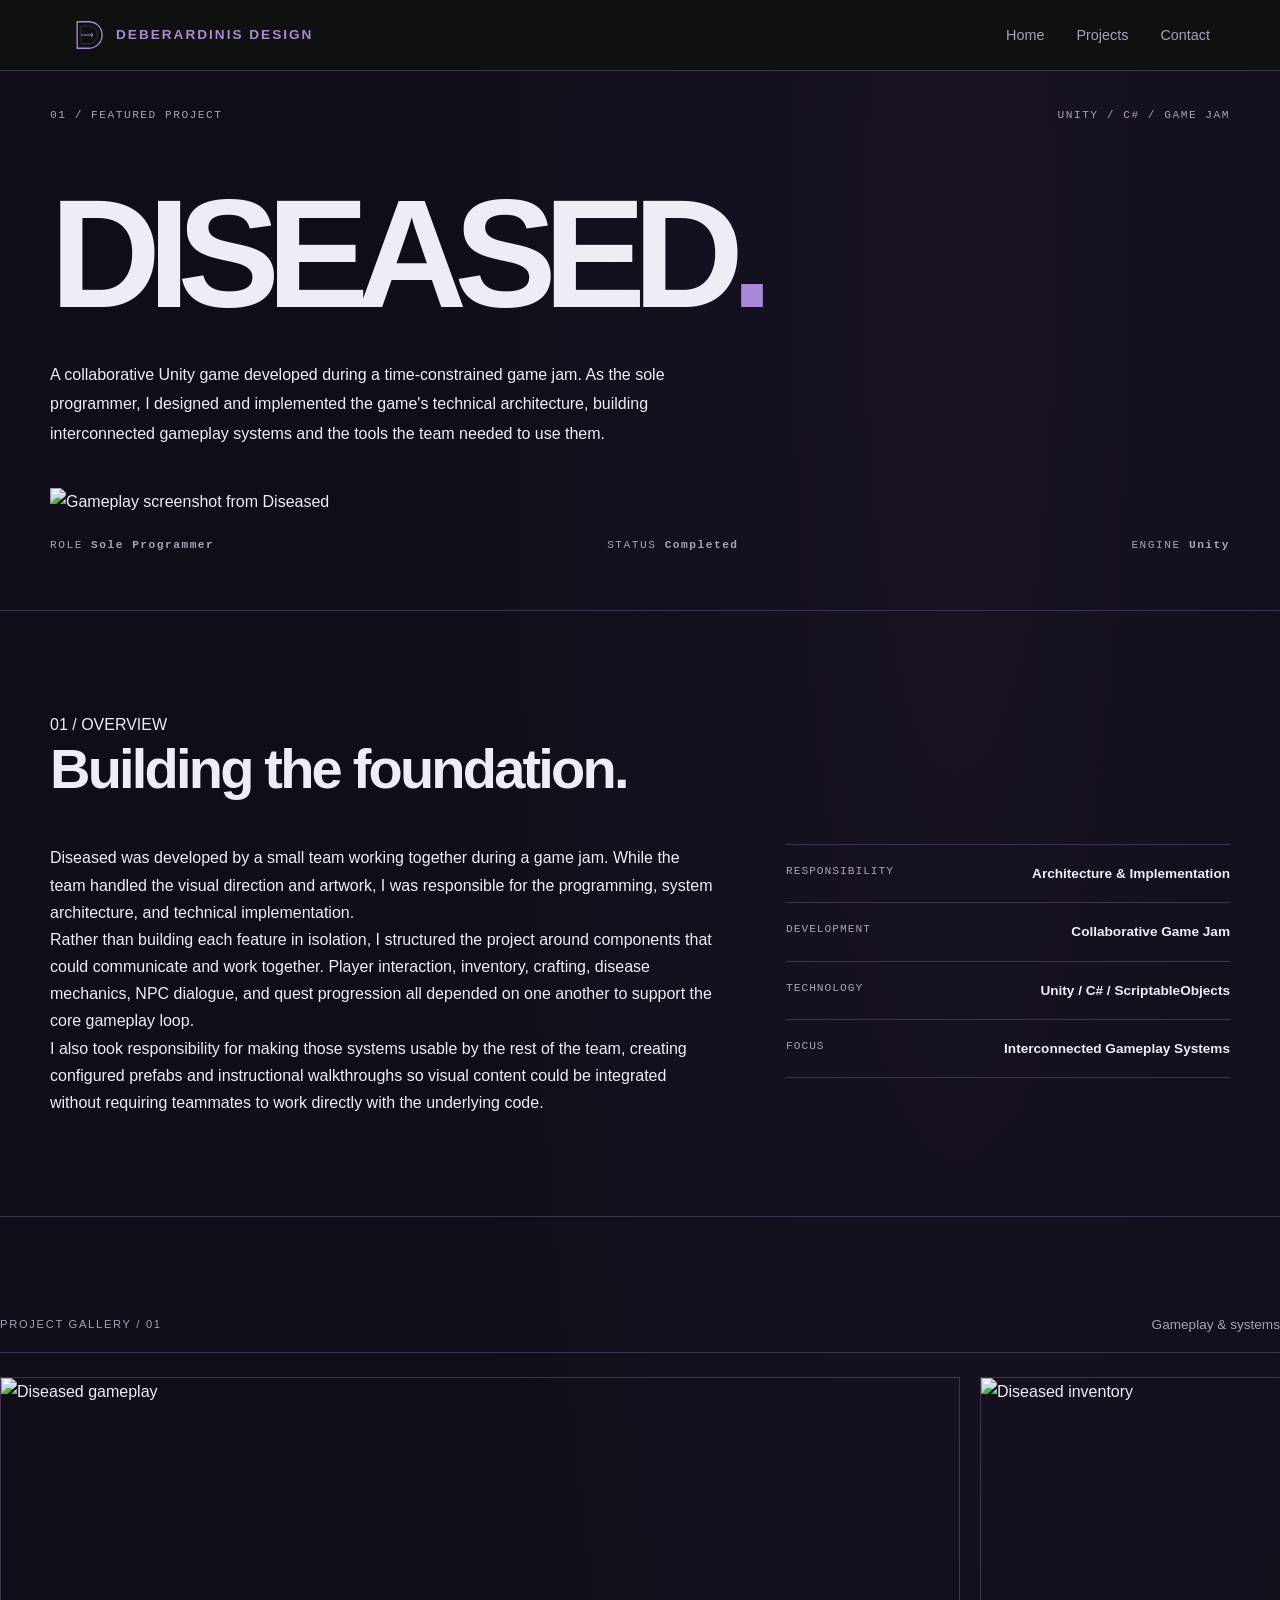
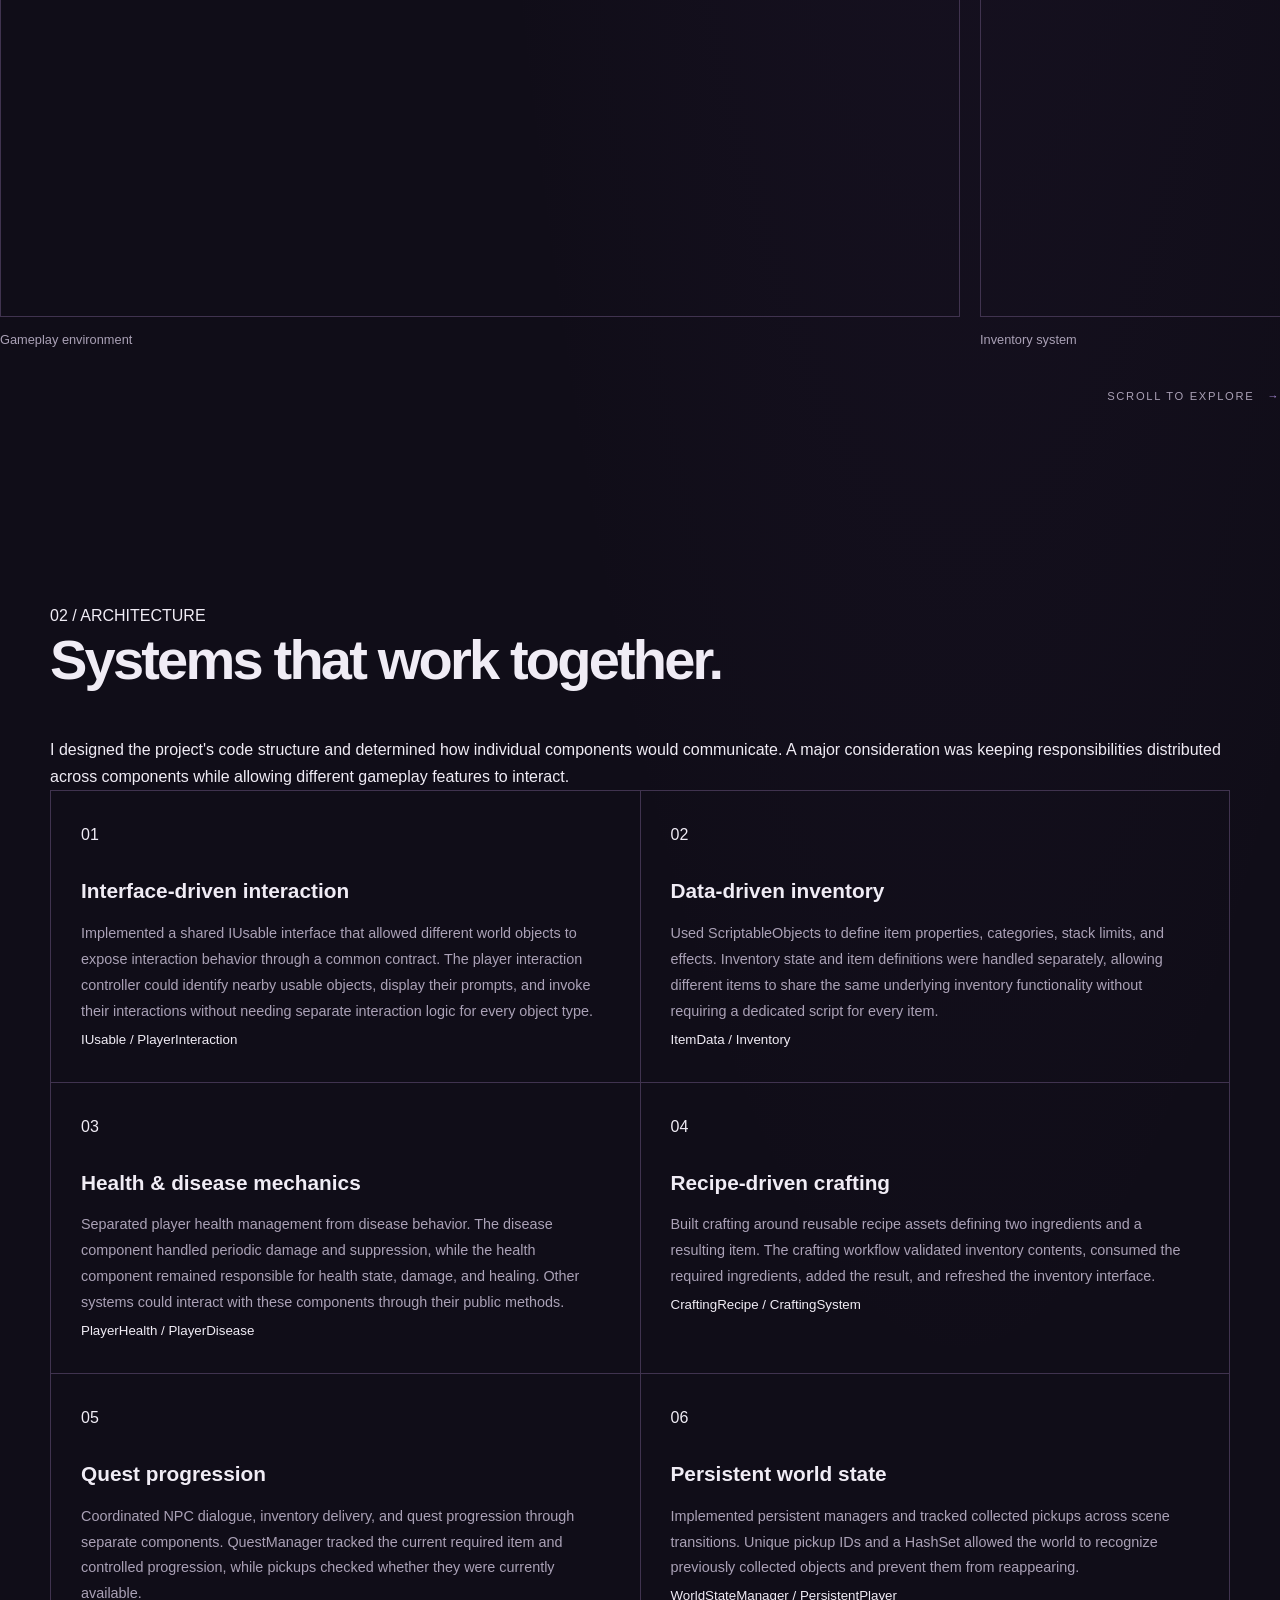
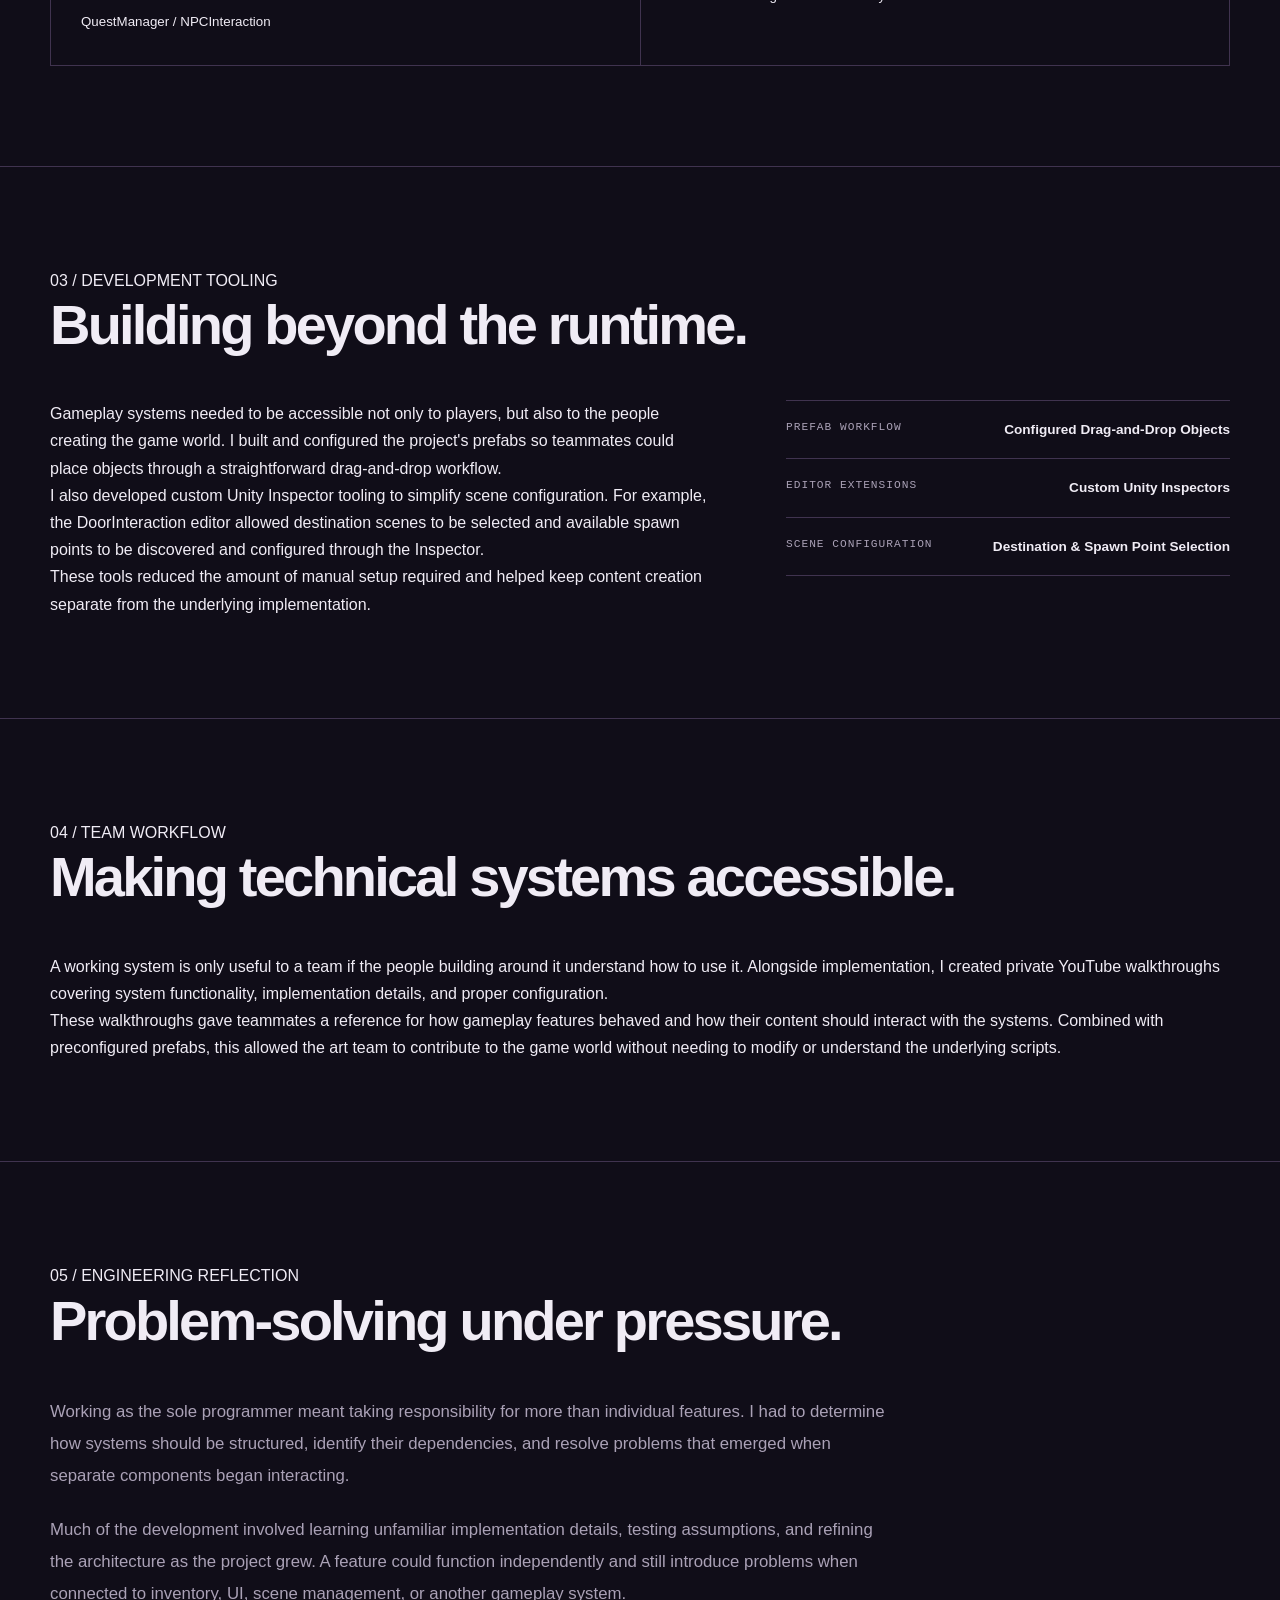
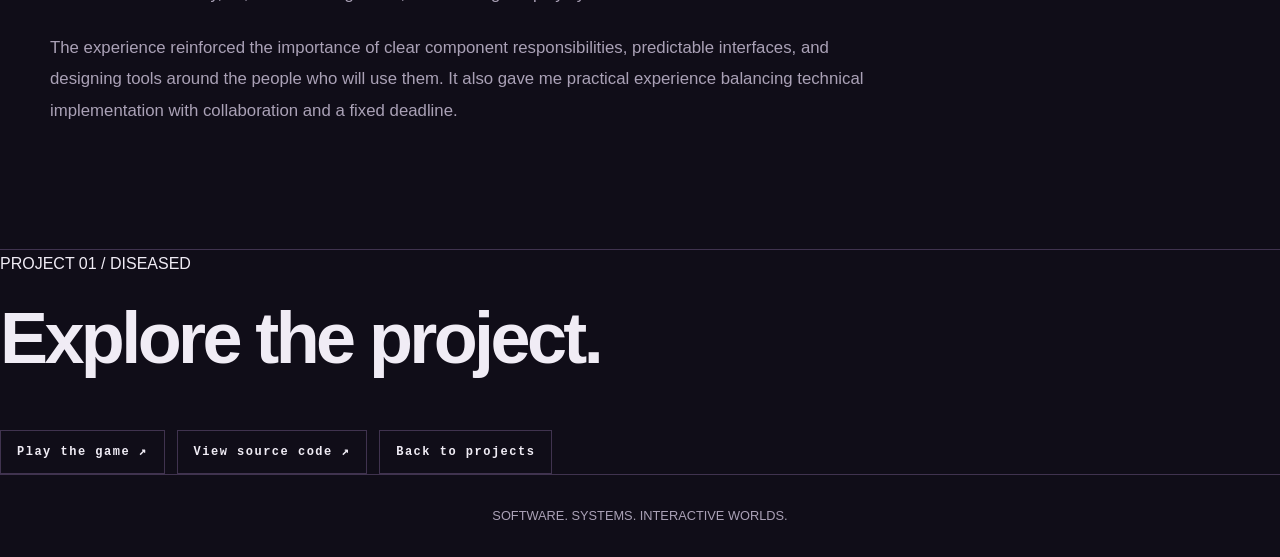
==== diseased.html @ 5c659291 "Add initial files + Tomes and Diseased case study" ====
<!DOCTYPE html>
<html lang="en">
<head>
    <meta charset="UTF-8">
    <meta name="viewport" content="width=device-width, initial-scale=1.0">
    <meta name="description" content="Diseased — a Unity game jam project focused on gameplay programming and interconnected game systems.">
    <title>Diseased | Software. Systems. Interactive Worlds.</title>
    <link rel="stylesheet" href="css/style.css">
</head>

<body>

    <!-- NAVIGATION -->
    <header class="site-header">
        <nav class="navbar">
        <a href="#" class="logo">
                        <svg class="brand-mark" viewBox="0 0 180 180" aria-hidden="true">
                            <path d="M38 20 H100 A70 70 0 0 1 100 160 H38 Z"
                                fill="none" stroke="currentColor" stroke-width="7"/>
                            <path d="M58 43 H99 A47 47 0 0 1 99 137 H58 Z"
                                fill="none" stroke="currentColor" stroke-width="3" opacity=".4"/>
                            <path d="M58 90 H122 M111 79 L122 90 L111 101"
                                fill="none" stroke="currentColor" stroke-width="5"/>
                        </svg>
                        <span class="brand-name">DEBERARDINIS DESIGN</span>
                    </a>

            <ul class="nav-links">
                <li><a href="index.html">Home</a></li>
                <li><a href="index.html#projects">Projects</a></li>
                <li><a href="index.html#contact">Contact</a></li>
            </ul>
        </nav>
    </header>


   
    <main class="project-page">

        <!-- PROJECT HERO -->
        <section class="project-hero">

            <div class="project-hero-meta">
                <span>01 / FEATURED PROJECT</span>
                <span>UNITY / C# / GAME JAM</span>
            </div>

            <h1 class="project-hero-title">
                DISEASED<span class="title-period">.</span>
            </h1>

            <p class="project-hero-description">
                A collaborative Unity game developed during a time-constrained
                game jam. As the sole programmer, I designed and implemented
                the game's technical architecture, building interconnected
                gameplay systems and the tools the team needed to use them.
            </p>

            <div class="project-hero-image">
                <img src="images/DIseased/Diseased4.png"
                    alt="Gameplay screenshot from Diseased">
            </div>

            <div class="project-hero-footer">
                <div>
                    <span>ROLE</span>
                    <strong>Sole Programmer</strong>
                </div>
                <div>
                    <span>STATUS</span>
                    <strong>Completed</strong>
                </div>
                <div>
                    <span>ENGINE</span>
                    <strong>Unity</strong>
                </div>
            </div>

        </section>


        <!-- PROJECT OVERVIEW -->
        <section class="project-section">

            <div class="project-section-heading">
                <span>01 / OVERVIEW</span>
                <h2>Building the foundation.</h2>
            </div>

            <div class="project-overview-grid">

                <div>
                    <p>
                        Diseased was developed by a small team working together
                        during a game jam. While the team handled the visual
                        direction and artwork, I was responsible for the
                        programming, system architecture, and technical
                        implementation.
                    </p>

                    <p>
                        Rather than building each feature in isolation, I
                        structured the project around components that could
                        communicate and work together. Player interaction,
                        inventory, crafting, disease mechanics, NPC dialogue,
                        and quest progression all depended on one another to
                        support the core gameplay loop.
                    </p>

                    <p>
                        I also took responsibility for making those systems
                        usable by the rest of the team, creating configured
                        prefabs and instructional walkthroughs so visual
                        content could be integrated without requiring
                        teammates to work directly with the underlying code.
                    </p>
                </div>

                <div class="project-facts">
                    <div>
                        <span>RESPONSIBILITY</span>
                        <strong>Architecture & Implementation</strong>
                    </div>
                    <div>
                        <span>DEVELOPMENT</span>
                        <strong>Collaborative Game Jam</strong>
                    </div>
                    <div>
                        <span>TECHNOLOGY</span>
                        <strong>Unity / C# / ScriptableObjects</strong>
                    </div>
                    <div>
                        <span>FOCUS</span>
                        <strong>Interconnected Gameplay Systems</strong>
                    </div>
                </div>

            </div>

        </section>


        <section class="project-gallery">

            <div class="gallery-heading">
                <span>PROJECT GALLERY / 01</span>
                <p>Gameplay & systems</p>
            </div>

            <div class="gallery-track">

                <figure class="gallery-slide">
                    <img src="images/DIseased/Diseased1.png"
                        alt="Diseased gameplay">
                    <figcaption>Gameplay environment</figcaption>
                </figure>

                <figure class="gallery-slide">
                    <img src="images/DIseased/Diseased2.png"
                        alt="Diseased inventory">
                    <figcaption>Inventory system</figcaption>
                </figure>

                <figure class="gallery-slide">
                    <img src="images/DIseased/Diseased3.png"
                        alt="Diseased crafting">
                    <figcaption>Crafting mechanics</figcaption>
                </figure>

                <figure class="gallery-slide">
                    <img src="images/DIseased/Diseased4.png"
                        alt="Diseased NPC dialogue">
                    <figcaption>NPC interaction</figcaption>
                </figure>

            </div>

            <div class="gallery-instruction">
                SCROLL TO EXPLORE <span>→</span>
            </div>

        </section>



        <!-- ARCHITECTURE -->
        <section class="project-section">

            <div class="project-section-heading">
                <span>02 / ARCHITECTURE</span>
                <h2>Systems that work together.</h2>
            </div>

            <p>
                I designed the project's code structure and determined how
                individual components would communicate. A major consideration
                was keeping responsibilities distributed across components
                while allowing different gameplay features to interact.
            </p>

            <div class="system-grid">

                <article class="system-item">
                    <span>01</span>
                    <h3>Interface-driven interaction</h3>
                    <p>
                        Implemented a shared IUsable interface that allowed
                        different world objects to expose interaction behavior
                        through a common contract. The player interaction
                        controller could identify nearby usable objects,
                        display their prompts, and invoke their interactions
                        without needing separate interaction logic for every
                        object type.
                    </p>
                    <small>IUsable / PlayerInteraction</small>
                </article>

                <article class="system-item">
                    <span>02</span>
                    <h3>Data-driven inventory</h3>
                    <p>
                        Used ScriptableObjects to define item properties,
                        categories, stack limits, and effects. Inventory state
                        and item definitions were handled separately, allowing
                        different items to share the same underlying inventory
                        functionality without requiring a dedicated script
                        for every item.
                    </p>
                    <small>ItemData / Inventory</small>
                </article>

                <article class="system-item">
                    <span>03</span>
                    <h3>Health & disease mechanics</h3>
                    <p>
                        Separated player health management from disease
                        behavior. The disease component handled periodic
                        damage and suppression, while the health component
                        remained responsible for health state, damage, and
                        healing. Other systems could interact with these
                        components through their public methods.
                    </p>
                    <small>PlayerHealth / PlayerDisease</small>
                </article>

                <article class="system-item">
                    <span>04</span>
                    <h3>Recipe-driven crafting</h3>
                    <p>
                        Built crafting around reusable recipe assets defining
                        two ingredients and a resulting item. The crafting
                        workflow validated inventory contents, consumed the
                        required ingredients, added the result, and refreshed
                        the inventory interface.
                    </p>
                    <small>CraftingRecipe / CraftingSystem</small>
                </article>

                <article class="system-item">
                    <span>05</span>
                    <h3>Quest progression</h3>
                    <p>
                        Coordinated NPC dialogue, inventory delivery, and
                        quest progression through separate components.
                        QuestManager tracked the current required item and
                        controlled progression, while pickups checked whether
                        they were currently available.
                    </p>
                    <small>QuestManager / NPCInteraction</small>
                </article>

                <article class="system-item">
                    <span>06</span>
                    <h3>Persistent world state</h3>
                    <p>
                        Implemented persistent managers and tracked collected
                        pickups across scene transitions. Unique pickup IDs
                        and a HashSet allowed the world to recognize previously
                        collected objects and prevent them from reappearing.
                    </p>
                    <small>WorldStateManager / PersistentPlayer</small>
                </article>

            </div>

        </section>


        <!-- EDITOR TOOLING -->
        <section class="project-section">

            <div class="project-section-heading">
                <span>03 / DEVELOPMENT TOOLING</span>
                <h2>Building beyond the runtime.</h2>
            </div>

            <div class="project-overview-grid">

                <div>
                    <p>
                        Gameplay systems needed to be accessible not only to
                        players, but also to the people creating the game
                        world. I built and configured the project's prefabs
                        so teammates could place objects through a
                        straightforward drag-and-drop workflow.
                    </p>

                    <p>
                        I also developed custom Unity Inspector tooling to
                        simplify scene configuration. For example, the
                        DoorInteraction editor allowed destination scenes
                        to be selected and available spawn points to be
                        discovered and configured through the Inspector.
                    </p>

                    <p>
                        These tools reduced the amount of manual setup
                        required and helped keep content creation separate
                        from the underlying implementation.
                    </p>
                </div>

                <div class="project-facts">
                    <div>
                        <span>PREFAB WORKFLOW</span>
                        <strong>Configured Drag-and-Drop Objects</strong>
                    </div>
                    <div>
                        <span>EDITOR EXTENSIONS</span>
                        <strong>Custom Unity Inspectors</strong>
                    </div>
                    <div>
                        <span>SCENE CONFIGURATION</span>
                        <strong>Destination & Spawn Point Selection</strong>
                    </div>
                </div>

            </div>

        </section>


        <!-- TEAM COMMUNICATION -->
        <section class="project-section">

            <div class="project-section-heading">
                <span>04 / TEAM WORKFLOW</span>
                <h2>Making technical systems accessible.</h2>
            </div>

            <p>
                A working system is only useful to a team if the people
                building around it understand how to use it. Alongside
                implementation, I created private YouTube walkthroughs
                covering system functionality, implementation details,
                and proper configuration.
            </p>

            <p>
                These walkthroughs gave teammates a reference for how
                gameplay features behaved and how their content should
                interact with the systems. Combined with preconfigured
                prefabs, this allowed the art team to contribute to the
                game world without needing to modify or understand the
                underlying scripts.
            </p>

        </section>


        <!-- ENGINEERING REFLECTION -->
        <section class="project-section">

            <div class="project-section-heading">
                <span>05 / ENGINEERING REFLECTION</span>
                <h2>Problem-solving under pressure.</h2>
            </div>

            <div class="project-reflection-content">

                <p>
                    Working as the sole programmer meant taking responsibility
                    for more than individual features. I had to determine
                    how systems should be structured, identify their
                    dependencies, and resolve problems that emerged when
                    separate components began interacting.
                </p>

                <p>
                    Much of the development involved learning unfamiliar
                    implementation details, testing assumptions, and refining
                    the architecture as the project grew. A feature could
                    function independently and still introduce problems
                    when connected to inventory, UI, scene management,
                    or another gameplay system.
                </p>

                <p>
                    The experience reinforced the importance of clear
                    component responsibilities, predictable interfaces,
                    and designing tools around the people who will use them.
                    It also gave me practical experience balancing technical
                    implementation with collaboration and a fixed deadline.
                </p>

            </div>

        </section>


        <!-- PROJECT LINKS -->
        <section class="project-end">

            <div>
                <span>PROJECT 01 / DISEASED</span>
                <h2>Explore the project.</h2>
            </div>

            <div class="project-links">
                <a href="https://play.unity.com/en/games/17efc226-d9a9-4859-8cf5-b89621d71ea8/diseased"
                target="_blank" rel="noopener noreferrer">
                    Play the game ↗
                </a>

                <a href="https://github.com/ddeberardin337/Diseased"
                target="_blank" rel="noopener noreferrer">
                    View source code ↗
                </a>

                <a href="index.html#projects">
                    Back to projects
                </a>
            </div>

        </section>

    </main>



    <footer class="site-footer">
        <p>SOFTWARE. SYSTEMS. INTERACTIVE WORLDS.</p>
    </footer>

</body>
</html>
---- css/style.css ----
/* ========================================
   1. GLOBAL SETTINGS
======================================== */



:root {
    --background: #100D18;
    --surface: #1A1524;
    --surface-hover: #241D31;
    --border: #40334F;

    --text-primary: #F0ECF5;
    --text-secondary: #AAA1B6;

    --accent: #A88AD8;
    --accent-dark: #30223F;

    --font-main: Arial, Helvetica, sans-serif;
}



* {
    margin: 0;
    padding: 0;
    box-sizing: border-box;
    scroll-behavior: smooth;
}

body {
    background-color: var(--background);
    color: var(--text-primary);
    font-family: var(--font-main);
    line-height: 1.7;
}

a {
    color: inherit;
    text-decoration: none;
}

section {
    scroll-margin-top: 100px;
}


/* ========================================
   2. NAVIGATION
======================================== */

.site-header {
    position: sticky;
    top: 0;
    z-index: 100;

    background: rgba(16, 18, 17, 0.92);
    backdrop-filter: blur(12px);

    border-bottom: 1px solid var(--border);
}

.navbar {
    max-width: 1200px;
    margin: 0 auto;
    padding: 18px 30px;

    display: flex;
    justify-content: space-between;
    align-items: center;
}

.logo {
    font-size: 1.5rem;
    font-weight: 800;
    letter-spacing: 2px;
}

.logo span {
    color: var(--accent);
}

.nav-links {
    display: flex;
    gap: 32px;
    list-style: none;
}

.nav-links a {
    color: var(--text-secondary);
    font-size: 0.9rem;
    transition: color 0.2s ease;
}

.nav-links a:hover {
    color: var(--accent);
}



/* ========================================
   HERO — INDUSTRIAL EDITORIAL
======================================== */

.hero {
    max-width: 1400px;
    min-height: 760px;
    margin: 0 auto;
    padding: 45px 50px 35px;

    display: flex;
    flex-direction: column;
    justify-content: space-between;

    border-bottom: 1px solid var(--border);
}

.hero-topline,
.hero-footer {
    display: flex;
    justify-content: space-between;
    align-items: center;

    color: var(--text-secondary);
    font-family: monospace;
    font-size: 0.72rem;
    letter-spacing: 1.5px;
}

.hero-content {
    max-width: 1100px;
    padding: 75px 0;
}

.hero .eyebrow {
    color: var(--accent);
    margin-bottom: 30px;
}

.hero h1 {
    font-size: clamp(3.5rem, 9vw, 8.5rem);
    line-height: 0.95;
    letter-spacing: -0.065em;
    font-weight: 800;
    text-transform: uppercase;
}

.hero h1 span {
    color: var(--accent);
}

.hero-bottom {
    display: flex;
    align-items: flex-end;
    justify-content: space-between;
    gap: 40px;
}

.hero-description {
    max-width: 620px;
    margin-top: 30px;
    color: var(--text-secondary);
    font-size: 1.05rem;
    line-height: 1.7;
}

.hero-link {
    color: var(--text-primary);
    font-family: monospace;
    font-size: 0.8rem;
    letter-spacing: 1px;
    white-space: nowrap;

    padding-bottom: 8px;
    border-bottom: 1px solid var(--accent);

    transition: color 0.2s ease;
}

.hero-link:hover {
    color: var(--accent);
}

.hero-link span {
    color: var(--accent);
    margin-left: 10px;
    font-size: 1rem;
}



/* ========================================
   4. BUTTONS
======================================== */

.button {
    display: inline-block;
    padding: 12px 22px;
    border-radius: 5px;

    font-size: 0.9rem;
    font-weight: 700;

    transition: all 0.2s ease;
}

.button-primary {
    background: var(--accent);
    color: #101811;
}

.button-primary:hover {
    background: #a6f3aa;
    transform: translateY(-2px);
}

.button-secondary {
    border: 1px solid var(--border);
    color: var(--text-primary);
}

.button-secondary:hover {
    border-color: var(--accent);
    color: var(--accent);
}


/* ========================================
   5. TERMINAL DECORATION
======================================== */

.terminal {
    background: #0b0e0c;
    border: 1px solid var(--border);
    border-radius: 9px;
    overflow: hidden;

    box-shadow: 0 20px 60px rgba(0, 0, 0, 0.35);
}

.terminal-header {
    background: var(--surface);
    padding: 12px 15px;

    display: flex;
    align-items: center;
    gap: 7px;

    border-bottom: 1px solid var(--border);
}

.terminal-header span {
    width: 9px;
    height: 9px;
    border-radius: 50%;
    background: #526057;
}

.terminal-header p {
    margin-left: 10px;
    color: var(--text-secondary);
    font-size: 0.75rem;
}

.terminal-body {
    padding: 25px;
    font-family: monospace;
    font-size: 0.85rem;
}

.terminal-body p {
    margin-bottom: 12px;
    overflow-wrap: anywhere;
}

.terminal-green {
    color: var(--accent);
}

.terminal-indent {
    padding-left: 20px;
    color: var(--text-secondary);
}


/* ========================================
   6. GENERAL SECTIONS
======================================== */

.section {
    max-width: 1200px;
    margin: 0 auto;
    padding: 100px 30px;
}

.section-heading {
    margin-bottom: 45px;
}

.section-heading h2 {
    font-size: 2.5rem;
    letter-spacing: -1px;
}

.section-description {
    max-width: 600px;
    margin-top: 12px;
    color: var(--text-secondary);
}


/* ========================================
   7. ABOUT
======================================== */

.about {
    border-top: 1px solid var(--border);
}

.about-content {
    max-width: 800px;
}

.about-content p {
    color: var(--text-secondary);
    margin-bottom: 20px;
    font-size: 1.05rem;
}


/* ========================================
   8. PROJECT CARDS
======================================== */

.projects {
    border-top: 1px solid var(--border);
}

.project-grid {
    display: grid;
    grid-template-columns: repeat(2, 1fr);
    gap: 25px;
}

.project-card {
    background: var(--surface);
    border: 1px solid var(--border);
    border-radius: 8px;
    overflow: hidden;

    transition: transform 0.25s ease, border-color 0.25s ease;
}

.project-card:hover {
    transform: translateY(-5px);
    border-color: var(--accent);
}

.project-card.featured {
    grid-column: span 2;
    display: grid;
    grid-template-columns: 1fr 1fr;
}

.project-image {
    min-height: 220px;
    padding: 20px;

    display: flex;
    align-items: flex-end;

    font-family: monospace;
    font-size: 0.75rem;
    letter-spacing: 2px;
    color: rgba(255, 255, 255, 0.65);
}

.featured .project-image {
    min-height: 350px;
}

.placeholder-diseased {
    background: linear-gradient(135deg, #283b32, #111a16);
}

.placeholder-horror {
    background: linear-gradient(135deg, #352626, #171212);
}

.placeholder-tomes {
    background: linear-gradient(135deg, #343044, #17151f);
}

.placeholder-qorvian {
    background: linear-gradient(135deg, #263644, #10171d);
}

.placeholder-cyberintel {
    background: linear-gradient(135deg, #303c2d, #151b14);
}

.project-info {
    padding: 28px;
}

.project-type {
    color: var(--accent);
    font-size: 0.7rem;
    font-weight: 700;
    letter-spacing: 2px;
    margin-bottom: 12px;
}

.project-info h3 {
    font-size: 1.7rem;
    margin-bottom: 12px;
}

.project-info > p:not(.project-type):not(.project-status) {
    color: var(--text-secondary);
    font-size: 0.95rem;
    margin-bottom: 20px;
}

.tech-stack {
    display: flex;
    flex-wrap: wrap;
    gap: 8px;
    margin-bottom: 18px;
}

.tech-stack span {
    padding: 5px 10px;
    background: var(--accent-dark);
    color: var(--accent);
    border-radius: 4px;
    font-size: 0.75rem;
}

.project-status {
    color: var(--text-secondary);
    font-size: 0.8rem;
    font-style: italic;
}
.project-card-link {
    display: block;
    color: inherit;
    text-decoration: none;
}


/* ========================================
   9. SKILLS
======================================== */

.skills {
    border-top: 1px solid var(--border);
}

.skills-grid {
    display: grid;
    grid-template-columns: repeat(3, 1fr);
    gap: 25px;
}

.skill-group {
    background: var(--surface);
    border: 1px solid var(--border);
    border-radius: 8px;
    padding: 25px;
}

.skill-group h3 {
    color: var(--accent);
    margin-bottom: 20px;
    font-size: 1rem;
}

.skill-group p {
    color: var(--text-secondary);
    margin-bottom: 10px;
}


/* ========================================
   10. CONTACT
======================================== */

.contact {
    border-top: 1px solid var(--border);
}

.contact > p {
    color: var(--text-secondary);
    max-width: 600px;
    margin-bottom: 30px;
}


/* ========================================
   11. FOOTER
======================================== */

.site-footer {
    padding: 30px;
    text-align: center;
    border-top: 1px solid var(--border);

    color: var(--text-secondary);
    font-size: 0.8rem;
}


/* ========================================
   12. RESPONSIVE DESIGN
======================================== */

@media (max-width: 800px) {

    .hero {
        grid-template-columns: 1fr;
        padding-top: 75px;
        gap: 45px;
    }

    .project-card.featured {
        grid-column: span 1;
        grid-template-columns: 1fr;
    }

    .skills-grid {
        grid-template-columns: 1fr;
    }
}

@media (max-width: 550px) {

    .navbar {
        padding: 15px 20px;
        flex-direction: column;
        gap: 15px;
    }

    .nav-links {
        gap: 17px;
        flex-wrap: wrap;
        justify-content: center;
    }

    .hero,
    .section {
        padding-left: 20px;
        padding-right: 20px;
    }

    .hero h1 {
        letter-spacing: -1px;
    }

    .project-grid {
        grid-template-columns: 1fr;
    }

    .section-heading h2 {
        font-size: 2rem;
    }
}


@media (max-width: 800px) {
    .hero {
        min-height: 650px;
        padding: 35px 25px;
    }

    .hero-bottom {
        align-items: flex-start;
        flex-direction: column;
    }
}

@media (max-width: 550px) {
    .hero-topline,
    .hero-footer {
        font-size: 0.6rem;
        gap: 15px;
    }

    .hero {
        padding-left: 20px;
        padding-right: 20px;
    }

    .hero h1 {
        font-size: clamp(3rem, 13vw, 5rem);
    }
}




/* ========================================
   PURPLE / NEO-NOIR DESIGN REFINEMENTS
======================================== */

body {
    background:
        radial-gradient(
            ellipse at 75% 5%,
            rgba(103, 66, 145, 0.10),
            transparent 38%
        ),
        var(--background);
}

.hero {
    position: relative;
    overflow: hidden;
}

.hero h1 span {
    color: var(--accent);
}

.hero .eyebrow {
    color: var(--accent);
}

.hero-link {
    border-color: var(--accent);
}

.hero-link span {
    color: var(--accent);
}

.project-card:hover {
    border-color: var(--accent);
    box-shadow: 0 8px 35px rgba(100, 65, 145, 0.10);
}

.project-type {
    color: var(--accent);
}

.tech-stack span {
    border-color: var(--border);
    color: #C5B1E2;
}

.skill-group h3 {
    color: var(--accent);
}

.button-primary {
    background: var(--accent);
    color: #130F1B;
}

.button-primary:hover {
    background: #BDA4E3;
}

::selection {
    background: #A88AD8;
    color: #100D18;
}

/* ========================================
   SIGNATURE IDENTITY
======================================== */

.logo {
    display: flex;
    align-items: center;
    gap: 12px;
    color: var(--accent);
    font-size: 1rem;
    letter-spacing: 2px;
}

.brand-mark {
    width: 34px;
    height: 34px;
    flex-shrink: 0;
}

.brand-name {
    color: var(--text-primary);
    font-size: 0.85rem;
    font-weight: 800;
    letter-spacing: 2px;
}

/* Consistent signature details */

.project-type::before {
    content: "// ";
    color: var(--accent);
}

.project-status::before {
    content: "↳ ";
    color: var(--accent);
}

/* ========================================
   HERO WATERMARK
======================================== */

.hero {
    position: relative;
    isolation: isolate;
    overflow: hidden;
}

.hero-watermark {
    position: absolute;
    z-index: -1;

    width: min(65vw, 760px);
    aspect-ratio: 1;

    right: -12%;
    top: 50%;
    transform: translateY(-50%);

    color: #A88AD8;
    opacity: 0.075;

    pointer-events: none;
}

.hero-watermark svg {
    width: 100%;
    height: 100%;
}

.hero-content,
.hero-topline,
.hero-footer {
    position: relative;
    z-index: 1;
}

@media (max-width: 800px) {
    .hero-watermark {
        width: 90vw;
        right: -35%;
        opacity: 0.055;
    }
}

/* ========================================
   PROJECT PRESENTATION
======================================== */

.project-image {
    position: relative;
    overflow: hidden;
    border-bottom: 1px solid var(--border);
}

.project-index {
    display: inline-block;
    padding: 7px 10px;
    border: 1px solid rgba(212, 196, 236, 0.25);
    background: rgba(16, 13, 24, 0.7);
    color: #D4C4EC;
    font-size: 0.65rem;
    letter-spacing: 1.5px;
}

.project-info h3 {
    letter-spacing: -0.5px;
}

.project-card {
    border-color: #332A40;
    background: rgba(26, 21, 36, 0.85);
}

.project-card:hover {
    border-color: var(--accent);
    box-shadow: 0 10px 35px rgba(100, 65, 145, 0.12);
}


.project-image img {
    position: absolute;
    inset: 0;
    width: 100%;
    height: 100%;
    object-fit: cover;
    object-position: center;
}

.project-index {
    position: relative;
    z-index: 1;
}

.project-links {
    display: flex;
    flex-wrap: wrap;
    gap: 12px;
    margin-top: 24px;
}

.project-links a {
    display: inline-block;
    padding: 11px 16px;
    border: 1px solid var(--border);
    color: var(--text-primary);
    text-decoration: none;
    font-size: 0.75rem;
    font-weight: 700;
    letter-spacing: 1.5px;
    transition: 0.2s ease;
}

.project-links a:hover {
    background: var(--accent);
    border-color: var(--accent);
    color: var(--background);
}

/* ========================================
   DISEASED PROJECT PAGE
======================================== */

.project-page {
    max-width: 1400px;
    margin: 0 auto;
}

/* PROJECT HERO */

.project-hero {
    padding: 35px 50px 55px;
    border-bottom: 1px solid var(--border);
}

.project-hero-meta,
.project-hero-footer {
    display: flex;
    justify-content: space-between;
    flex-wrap: wrap;
    gap: 15px;
    color: var(--text-secondary);
    font-family: monospace;
    font-size: 0.7rem;
    letter-spacing: 1.5px;
}

.project-hero-title {
    font-size: clamp(5rem, 12vw, 12rem);
    font-weight: 900;
    line-height: 0.85;
    letter-spacing: -0.085em;
    text-transform: uppercase;
    color: var(--text-primary);

    margin: 4rem 0 2.5rem;
    width: fit-content;
}

.project-hero-title .title-period {
    color: var(--accent);
}

.project-hero-title h1 {
    font-size: clamp(4rem, 11vw, 10rem);
    line-height: 0.9;
    letter-spacing: -0.07em;
}

.project-hero-title h1 span {
    color: var(--accent);
}

.project-hero-description {
    max-width: 680px;
    font-size: 1rem;
    line-height: 1.85;
    margin-bottom: 2.5rem;
}

.project-hero-meta {
    margin-bottom: 0;
}

.project-hero-image {
    margin-top: 1.5rem;
}

.project-hero-image img {
    width: 100%;
    height: 100%;
    display: block;
    object-fit: cover;
}

.project-hero-image span {
    position: absolute;
    bottom: 15px;
    left: 15px;
    padding: 7px 10px;
    background: rgba(16, 13, 24, 0.85);
    color: #D4C4EC;
    font-family: monospace;
    font-size: 0.65rem;
    letter-spacing: 1px;
}

.project-hero-footer {
    padding-top: 20px;
}


/* PROJECT SECTIONS */

.project-section {
    padding: 100px 50px;
    border-bottom: 1px solid var(--border);
}

.project-section-heading {
    margin-bottom: 45px;
}

.project-section-heading h2 {
    font-size: clamp(2rem, 5vw, 3.5rem);
    letter-spacing: -0.05em;
    line-height: 1.1;
}

.project-section-heading > p:last-child {
    margin-top: 15px;
    color: var(--text-secondary);
}

.eyebrow {
    margin-bottom: 18px;
    color: var(--accent);
    font-family: monospace;
    font-size: 0.7rem;
    letter-spacing: 2px;
}


/* PROJECT OVERVIEW */

.project-overview-grid {
    display: grid;
    grid-template-columns: 1.5fr 1fr;
    gap: 70px;
}

.project-overview-main p,
.project-reflection-content p {
    margin-bottom: 22px;
    color: var(--text-secondary);
    font-size: 1.05rem;
    line-height: 1.9;
}

.project-facts {
    border-top: 1px solid var(--border);
}

.project-facts div {
    display: flex;
    justify-content: space-between;
    gap: 15px;
    padding: 17px 0;
    border-bottom: 1px solid var(--border);
}

.project-facts span {
    color: var(--text-secondary);
    font-family: monospace;
    font-size: 0.7rem;
    letter-spacing: 1px;
}

.project-facts strong {
    font-size: 0.85rem;
    text-align: right;
}


/* SYSTEM BREAKDOWN */

.system-grid {
    display: grid;
    grid-template-columns: repeat(2, 1fr);
    border-top: 1px solid var(--border);
    border-left: 1px solid var(--border);
}

.system-item {
    min-height: 220px;
    padding: 30px;
    border-right: 1px solid var(--border);
    border-bottom: 1px solid var(--border);
    transition: background 0.2s ease;
}

.system-item:hover {
    background: var(--surface);
}

.system-number {
    color: var(--accent);
    font-family: monospace;
    font-size: 0.75rem;
}

.system-item h3 {
    margin: 25px 0 12px;
    font-size: 1.3rem;
}

.system-item p {
    color: var(--text-secondary);
    font-size: 0.9rem;
    line-height: 1.8;
}


/* DEVELOPMENT REFLECTION */

.project-reflection-content {
    max-width: 850px;
}


/* PROJECT END */

.project-end h2 {
    margin-bottom: 30px;
    font-size: clamp(2.5rem, 6vw, 4.5rem);
    letter-spacing: -0.05em;
}

.project-links {
    display: flex;
    flex-wrap: wrap;
    gap: 15px;
}

.project-links a {
    padding: 14px 20px;
    border: 1px solid var(--border);
    color: var(--text-primary);
    font-family: monospace;
    font-size: 0.75rem;
    letter-spacing: 1px;
    transition: all 0.2s ease;
}

.project-links a:hover {
    background: var(--accent);
    border-color: var(--accent);
    color: var(--background);
}

.back-to-projects {
    display: inline-block;
    margin-top: 55px;
    color: var(--text-secondary);
    font-family: monospace;
    font-size: 0.75rem;
    letter-spacing: 1px;
    transition: color 0.2s ease;
}

.back-to-projects:hover {
    color: var(--accent);
}


/* RESPONSIVE PROJECT PAGE */

@media (max-width: 800px) {
    .project-hero,
    .project-section {
        padding-left: 25px;
        padding-right: 25px;
    }

    .project-overview-grid {
        grid-template-columns: 1fr;
        gap: 35px;
    }

    .project-hero-title {
        padding: 75px 0 45px;
    }
}

@media (max-width: 550px) {
    .project-hero,
    .project-section {
        padding-left: 20px;
        padding-right: 20px;
    }

    .project-hero-meta,
    .project-hero-footer {
        font-size: 0.6rem;
    }

    .project-hero-title h1 {
        font-size: clamp(3.5rem, 15vw, 5rem);
    }

    .system-grid {
        grid-template-columns: 1fr;
    }

    .project-facts div {
        flex-direction: column;
        gap: 5px;
    }

    .project-facts strong {
        text-align: left;
    }
}

.project-links {
    display: flex;
    flex-wrap: wrap;
    gap: 12px;
    margin-top: 24px;
}

.project-links a {
    display: inline-block;
    padding: 11px 16px;
    border: 1px solid var(--border);
    color: var(--text-primary);
    text-decoration: none;
    font-size: 0.75rem;
    font-weight: 700;
    letter-spacing: 1.5px;
    transition: 0.2s ease;
}

.project-links a:hover {
    background: var(--accent);
    border-color: var(--accent);
    color: var(--background);
}

/* PROJECT IMAGE GALLERY */

.project-gallery {
    margin: 6rem 0;
    overflow: hidden;
}

.gallery-heading {
    display: flex;
    justify-content: space-between;
    align-items: center;
    border-bottom: 1px solid var(--border);
    padding-bottom: 1rem;
    margin-bottom: 1.5rem;
}

.gallery-heading span,
.gallery-instruction {
    font-size: 0.7rem;
    letter-spacing: 0.15em;
    color: var(--text-secondary);
}

.gallery-heading p {
    color: var(--text-secondary);
    font-size: 0.85rem;
}

.gallery-track {
    display: flex;
    gap: 1.25rem;
    overflow-x: auto;
    scroll-snap-type: x mandatory;
    scroll-behavior: smooth;
    padding-bottom: 1.25rem;
}

.gallery-slide {
    flex: 0 0 75%;
    scroll-snap-align: start;
    margin: 0;
}

.gallery-slide img {
    width: 100%;
    aspect-ratio: 16 / 9;
    object-fit: cover;
    display: block;
    border: 1px solid var(--border);
}

.gallery-slide figcaption {
    color: var(--text-secondary);
    font-size: 0.8rem;
    margin-top: 0.75rem;
}

.gallery-track::-webkit-scrollbar {
    height: 4px;
}

.gallery-track::-webkit-scrollbar-thumb {
    background: var(--accent);
}

.gallery-track::-webkit-scrollbar-track {
    background: var(--surface);
}

.gallery-instruction {
    text-align: right;
    margin-top: 1rem;
}

.gallery-instruction span {
    color: var(--accent);
    margin-left: 0.5rem;
}

@media (max-width: 700px) {
    .gallery-slide {
        flex-basis: 90%;
    }
}

/* TOMES IMAGE PLACEMENTS */

.tomes-image-section {
    width: 100%;
    margin: 3rem 0 5rem;
}

.tomes-image {
    margin: 0;
}

.tomes-image img {
    display: block;
    width: 100%;
    height: auto;
    border: 1px solid var(--border);
    background: var(--surface);
}

.tomes-image figcaption {
    margin-top: 0.8rem;
    color: var(--text-secondary);
    font-size: 0.7rem;
    letter-spacing: 0.12em;
    text-transform: uppercase;
}

/* First image */

.tomes-image-primary {
    width: 100%;
}

/* Second image */

.tomes-image-secondary-section {
    display: flex;
    justify-content: flex-end;
}

.tomes-image-secondary {
    width: 100%;
}

@media (max-width: 700px) {
    .tomes-image-secondary {
        width: 100%;
    }
}
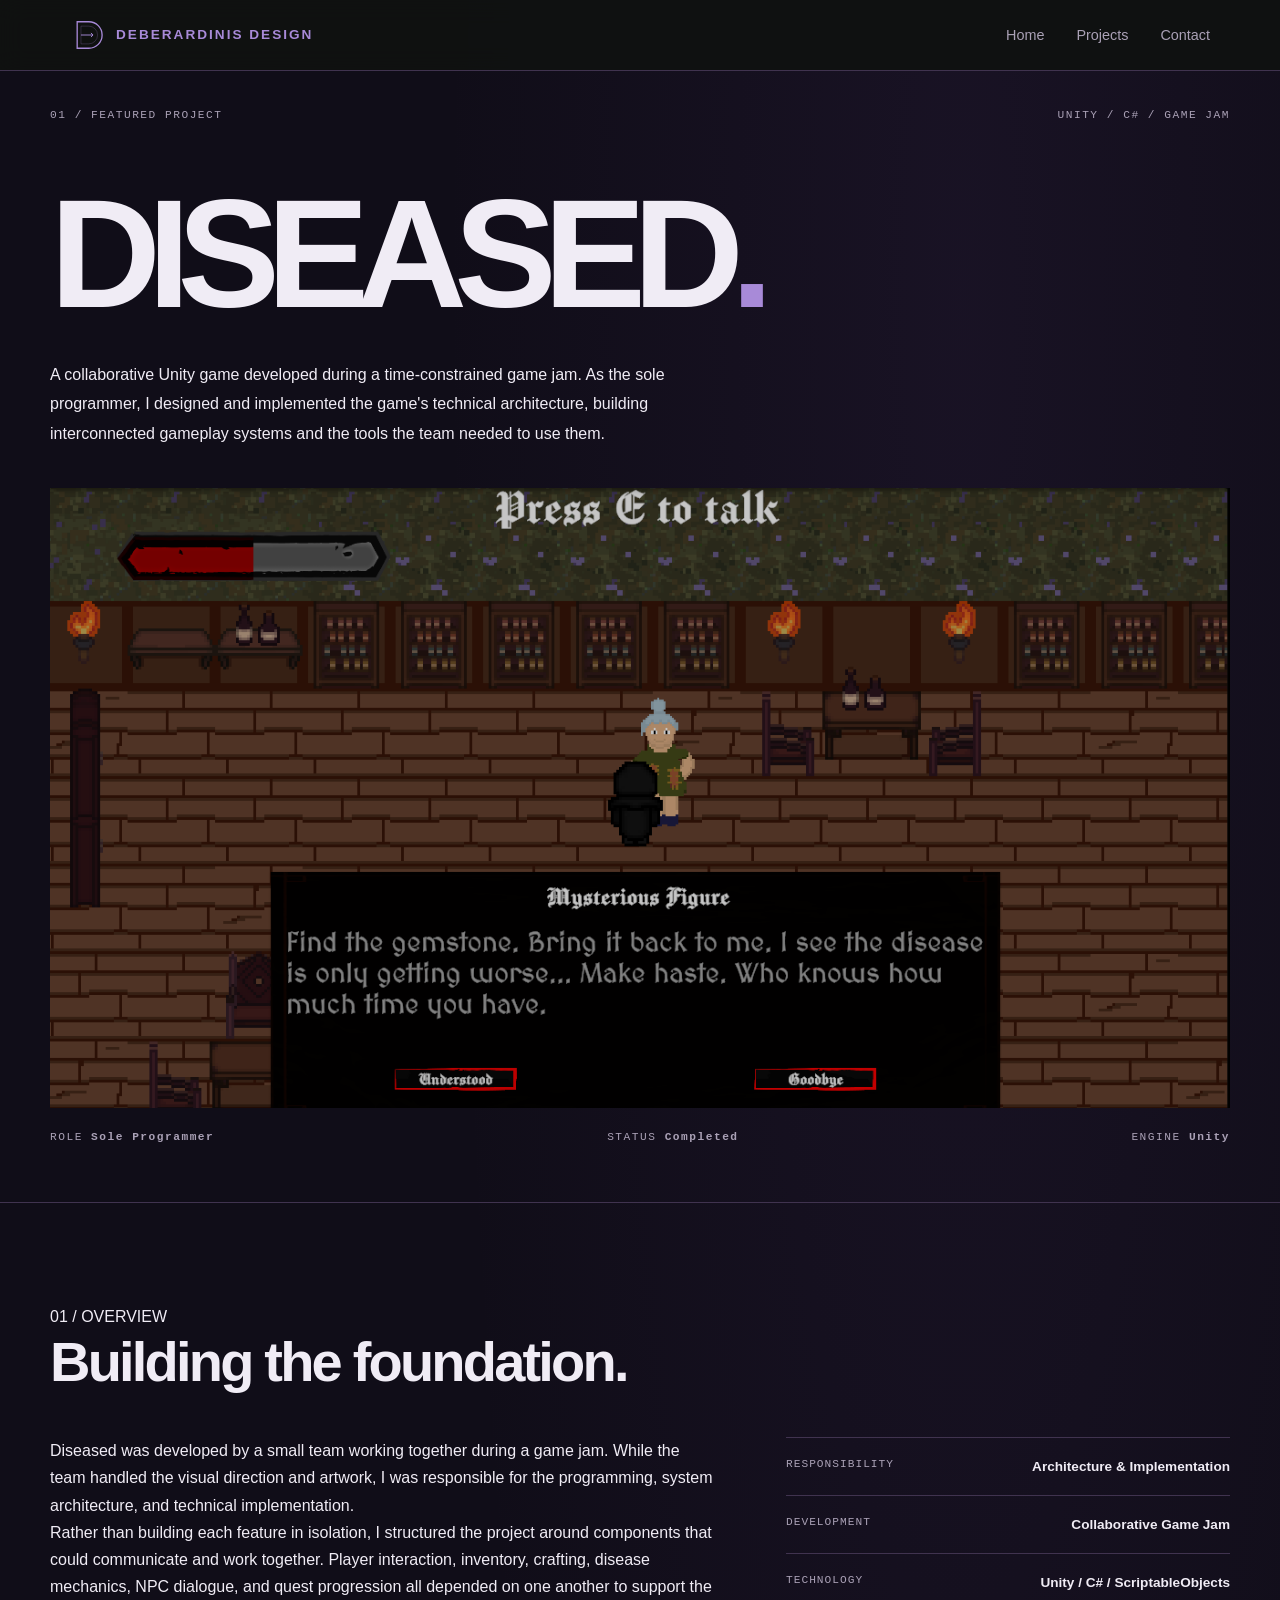
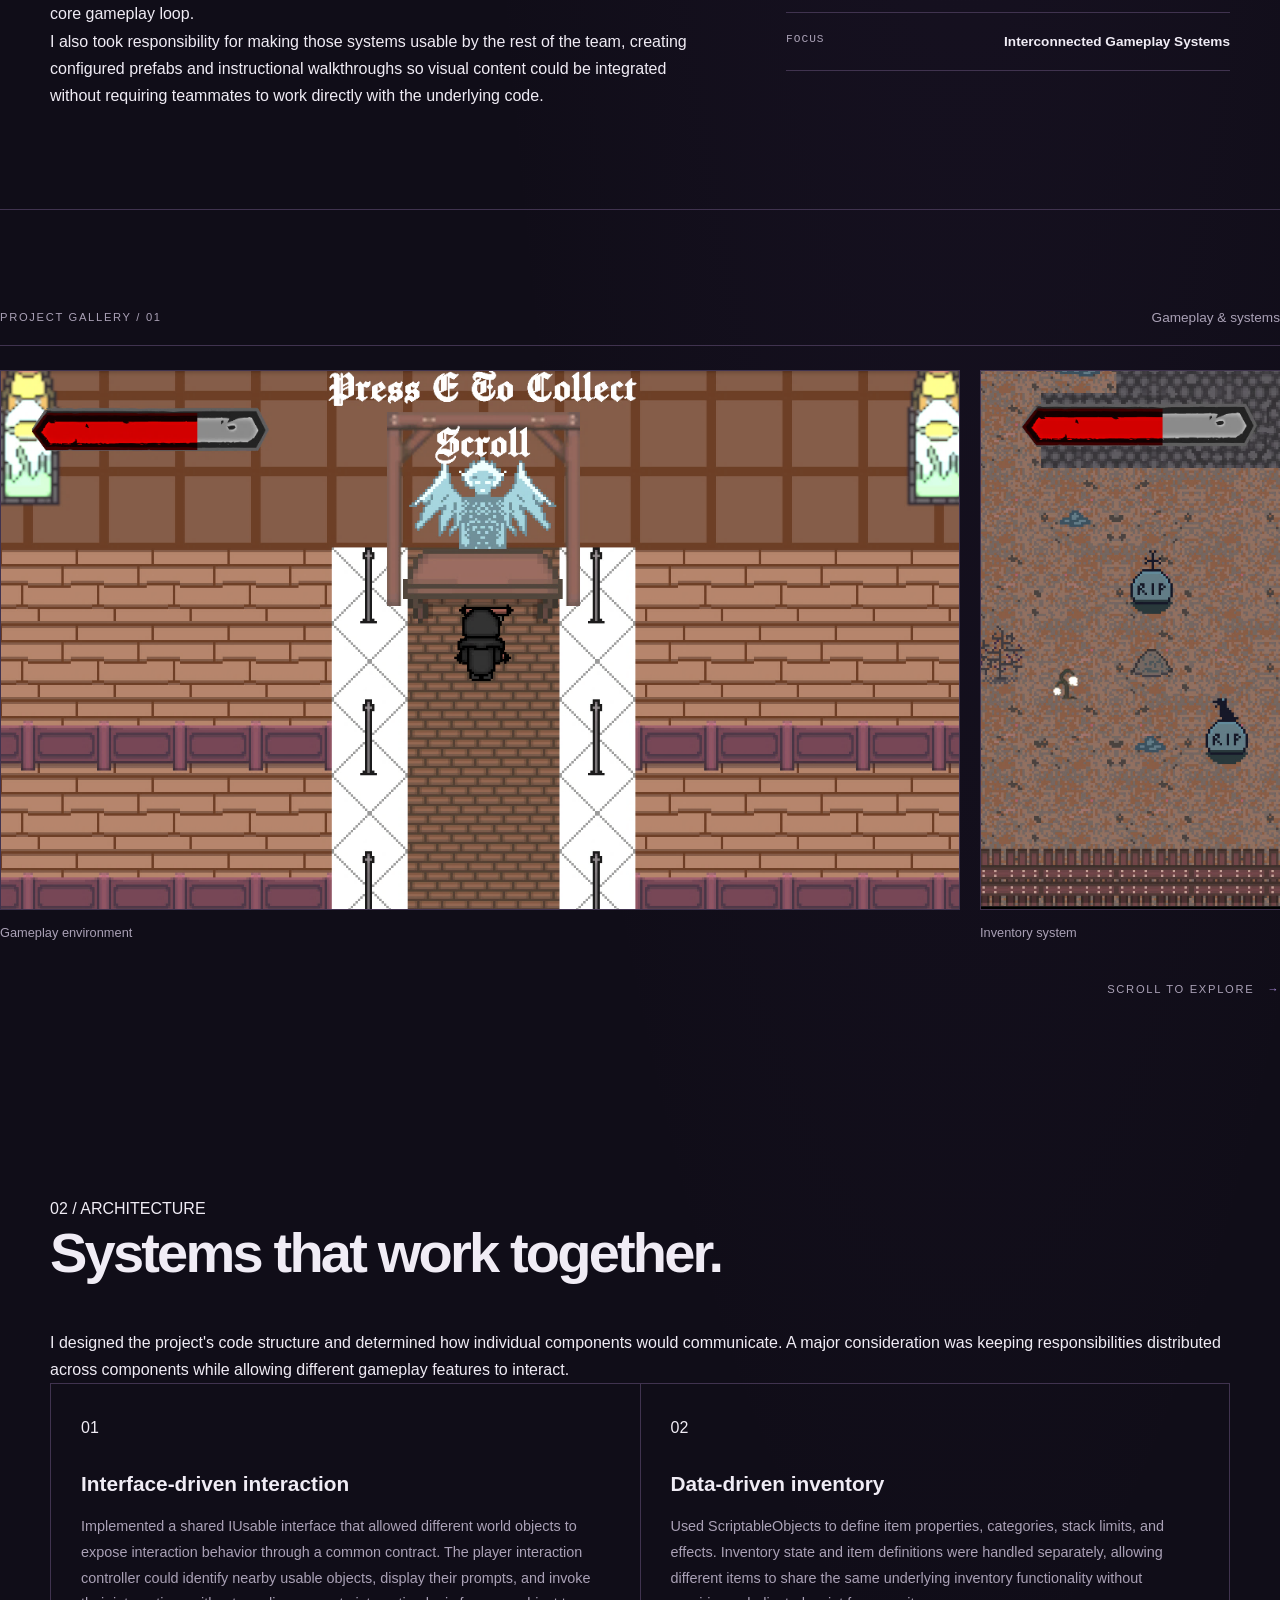
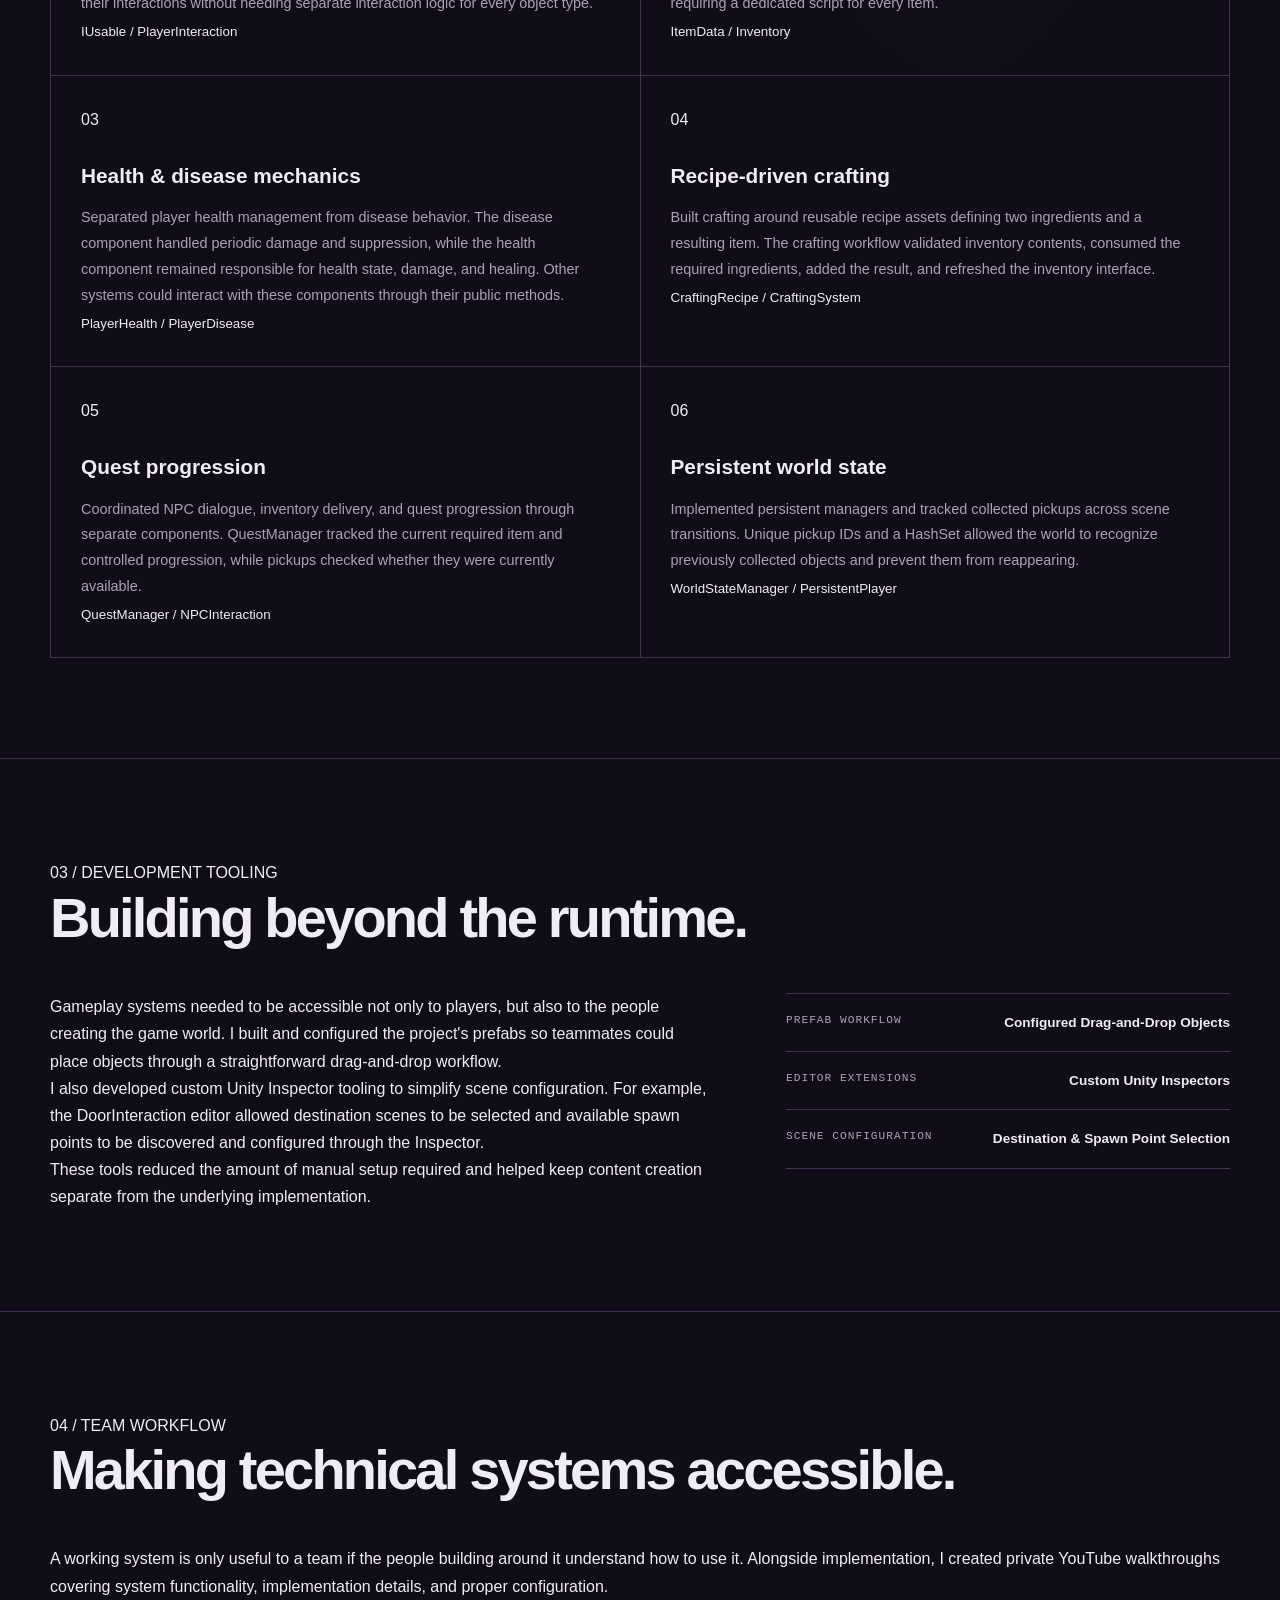
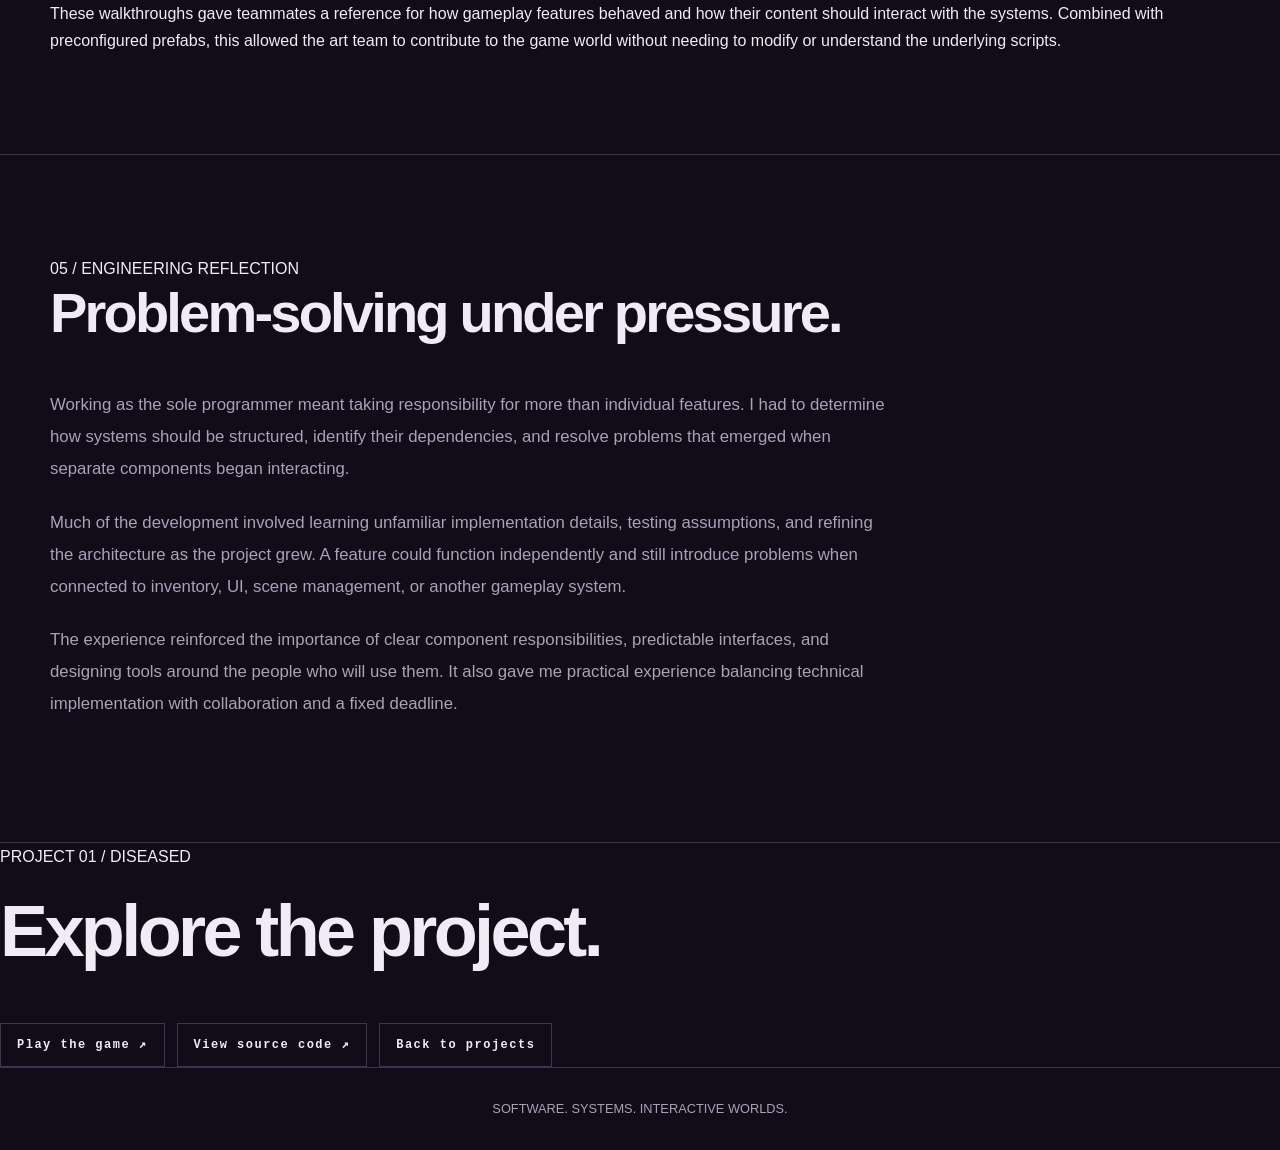
==== commit 63cdd30c: "Diseased html update" ====
--- a/diseased.html
+++ b/diseased.html
@@ -58,7 +58,7 @@
             </p>
 
             <div class="project-hero-image">
-                <img src="images/DIseased/Diseased4.png"
+                <img src="images/Diseased/Diseased4.png"
                     alt="Gameplay screenshot from Diseased">
             </div>
 
@@ -151,25 +151,25 @@
             <div class="gallery-track">
 
                 <figure class="gallery-slide">
-                    <img src="images/DIseased/Diseased1.png"
+                    <img src="images/Diseased/Diseased1.png"
                         alt="Diseased gameplay">
                     <figcaption>Gameplay environment</figcaption>
                 </figure>
 
                 <figure class="gallery-slide">
-                    <img src="images/DIseased/Diseased2.png"
+                    <img src="images/Diseased/Diseased2.png"
                         alt="Diseased inventory">
                     <figcaption>Inventory system</figcaption>
                 </figure>
 
                 <figure class="gallery-slide">
-                    <img src="images/DIseased/Diseased3.png"
+                    <img src="images/Diseased/Diseased3.png"
                         alt="Diseased crafting">
                     <figcaption>Crafting mechanics</figcaption>
                 </figure>
 
                 <figure class="gallery-slide">
-                    <img src="images/DIseased/Diseased4.png"
+                    <img src="images/Diseased/Diseased4.png"
                         alt="Diseased NPC dialogue">
                     <figcaption>NPC interaction</figcaption>
                 </figure>
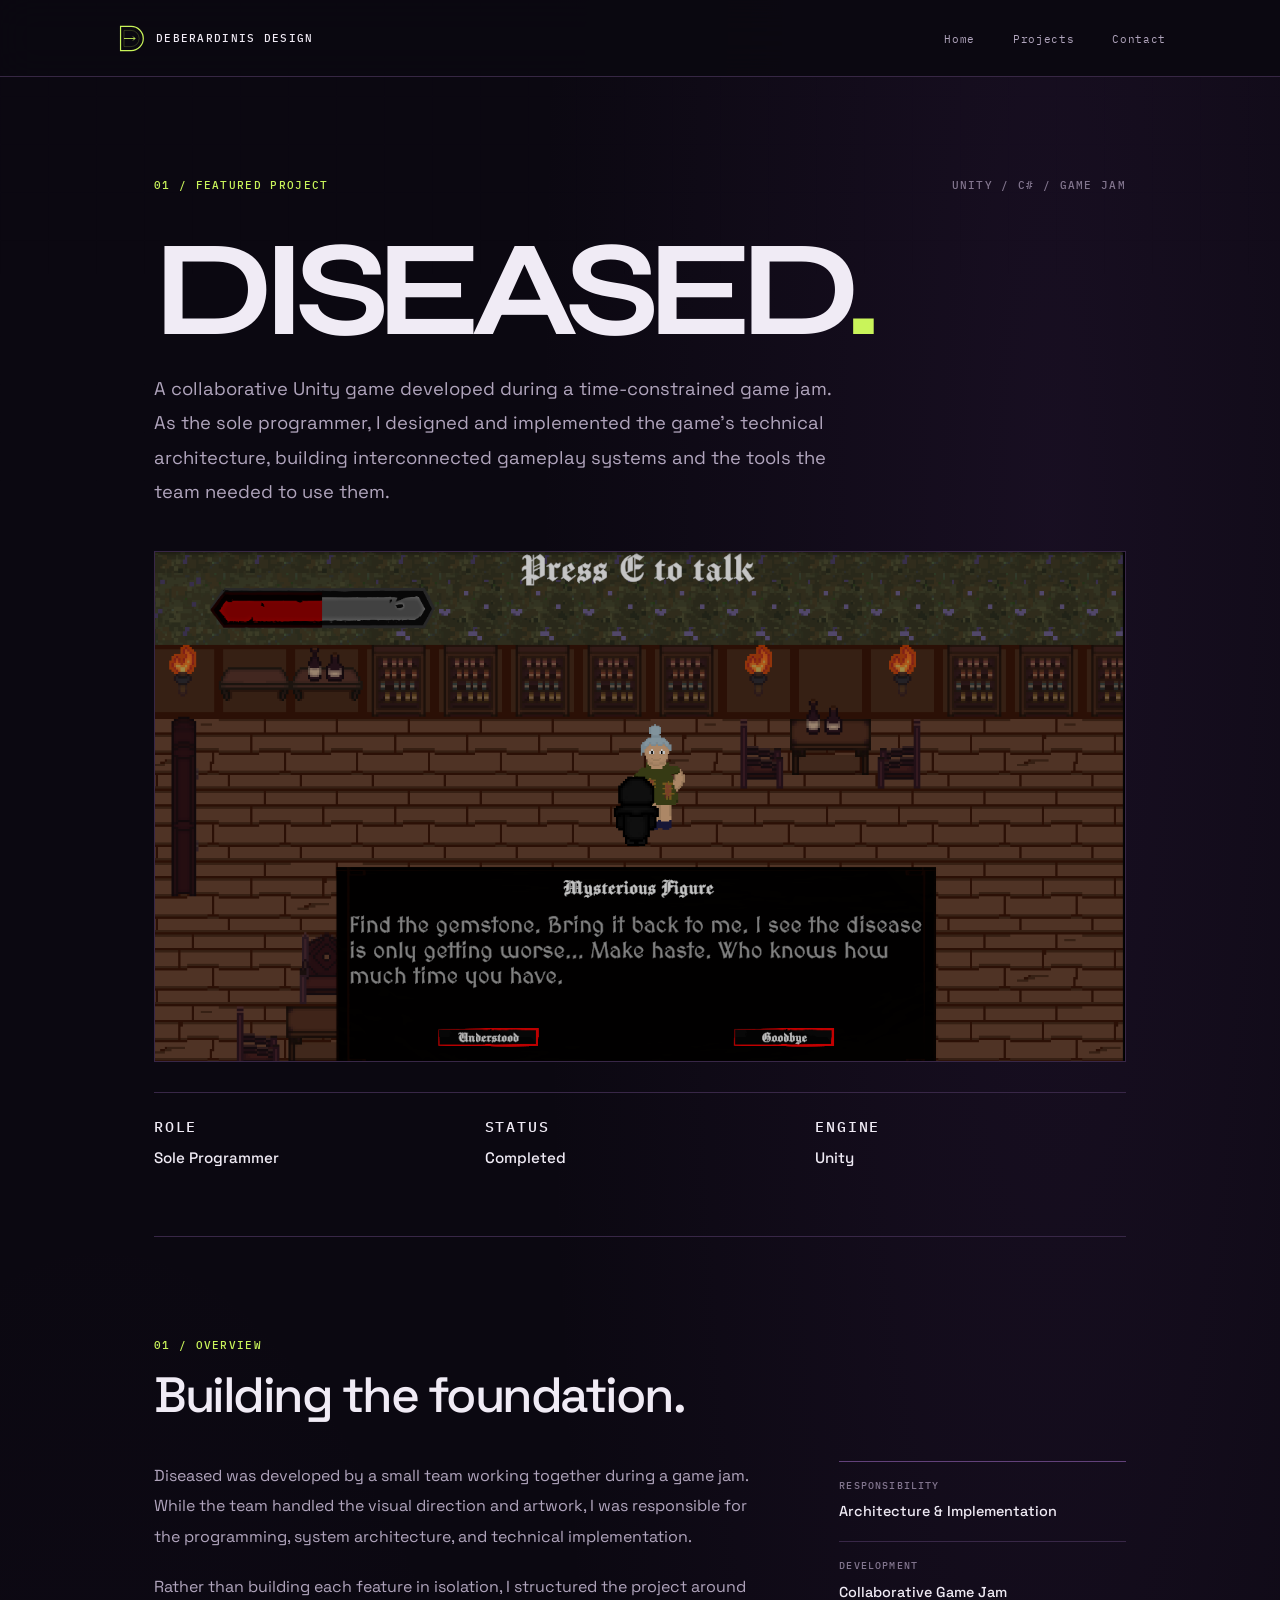
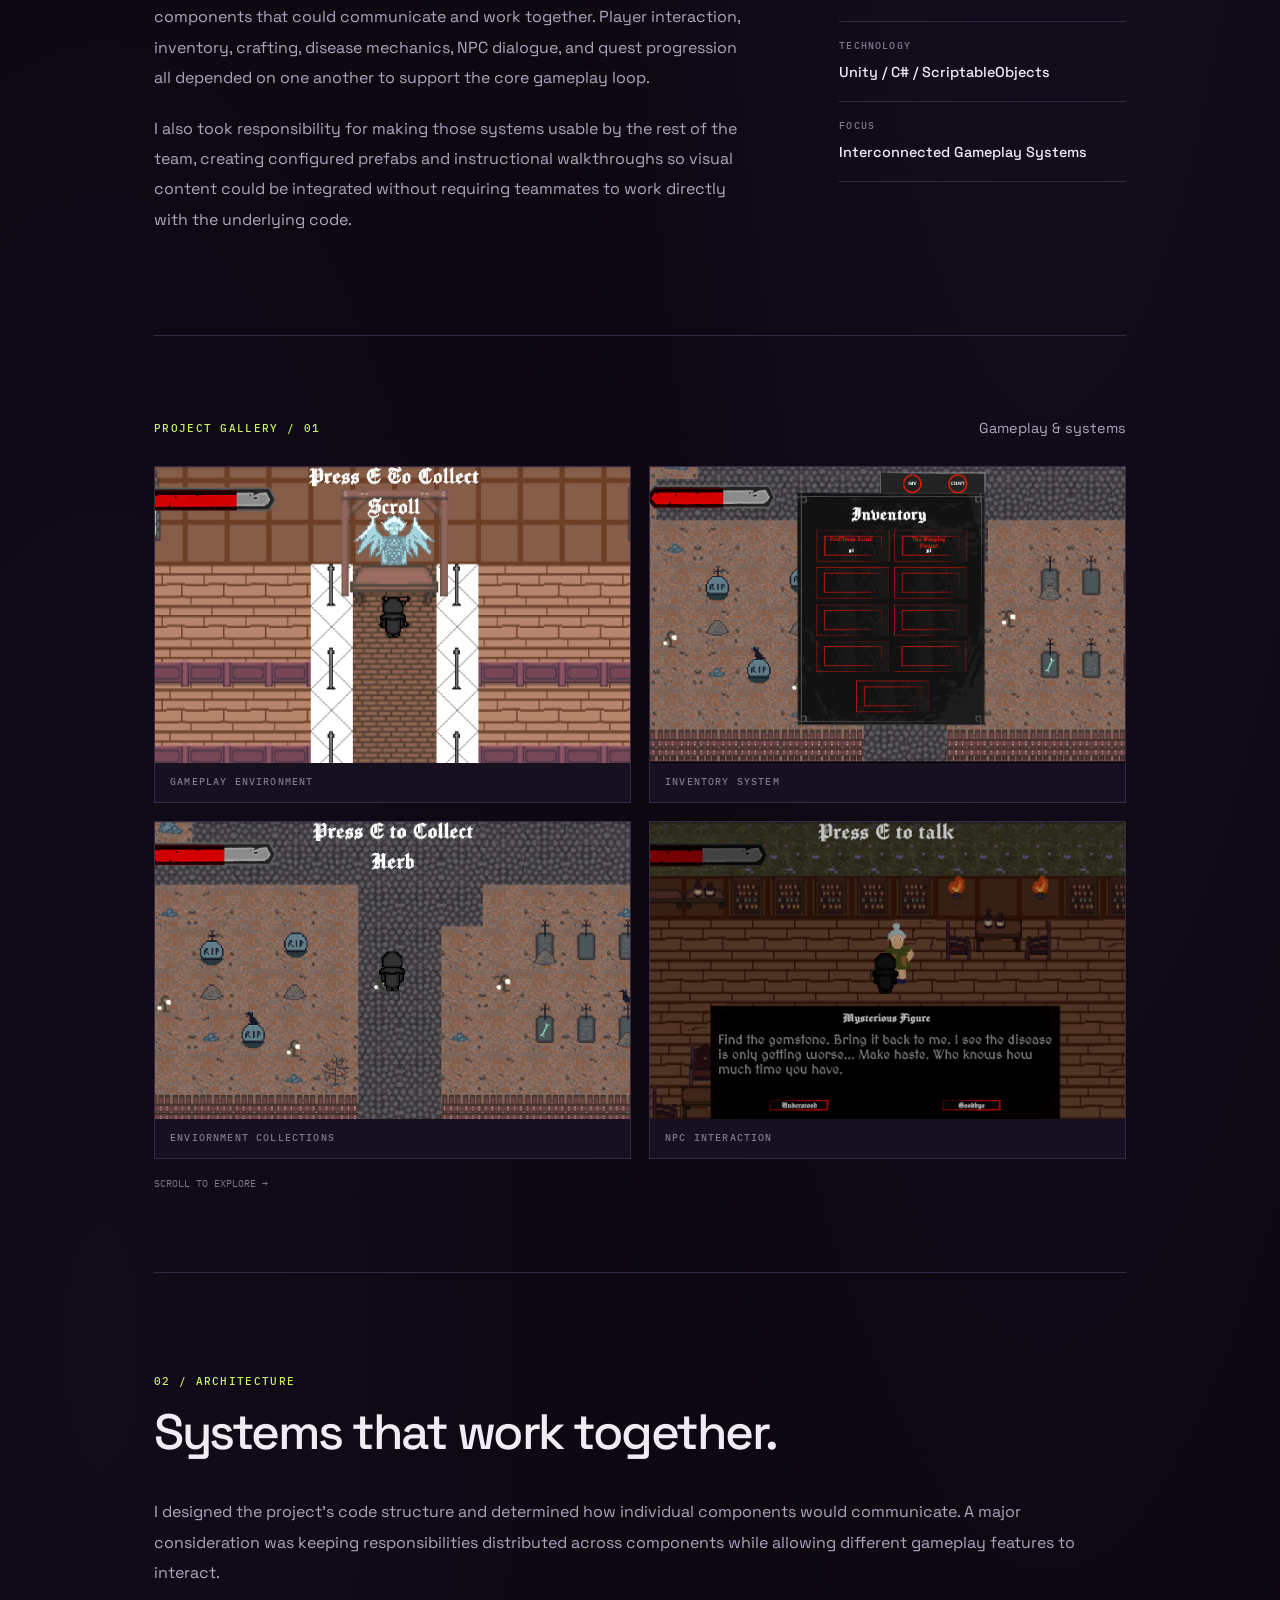
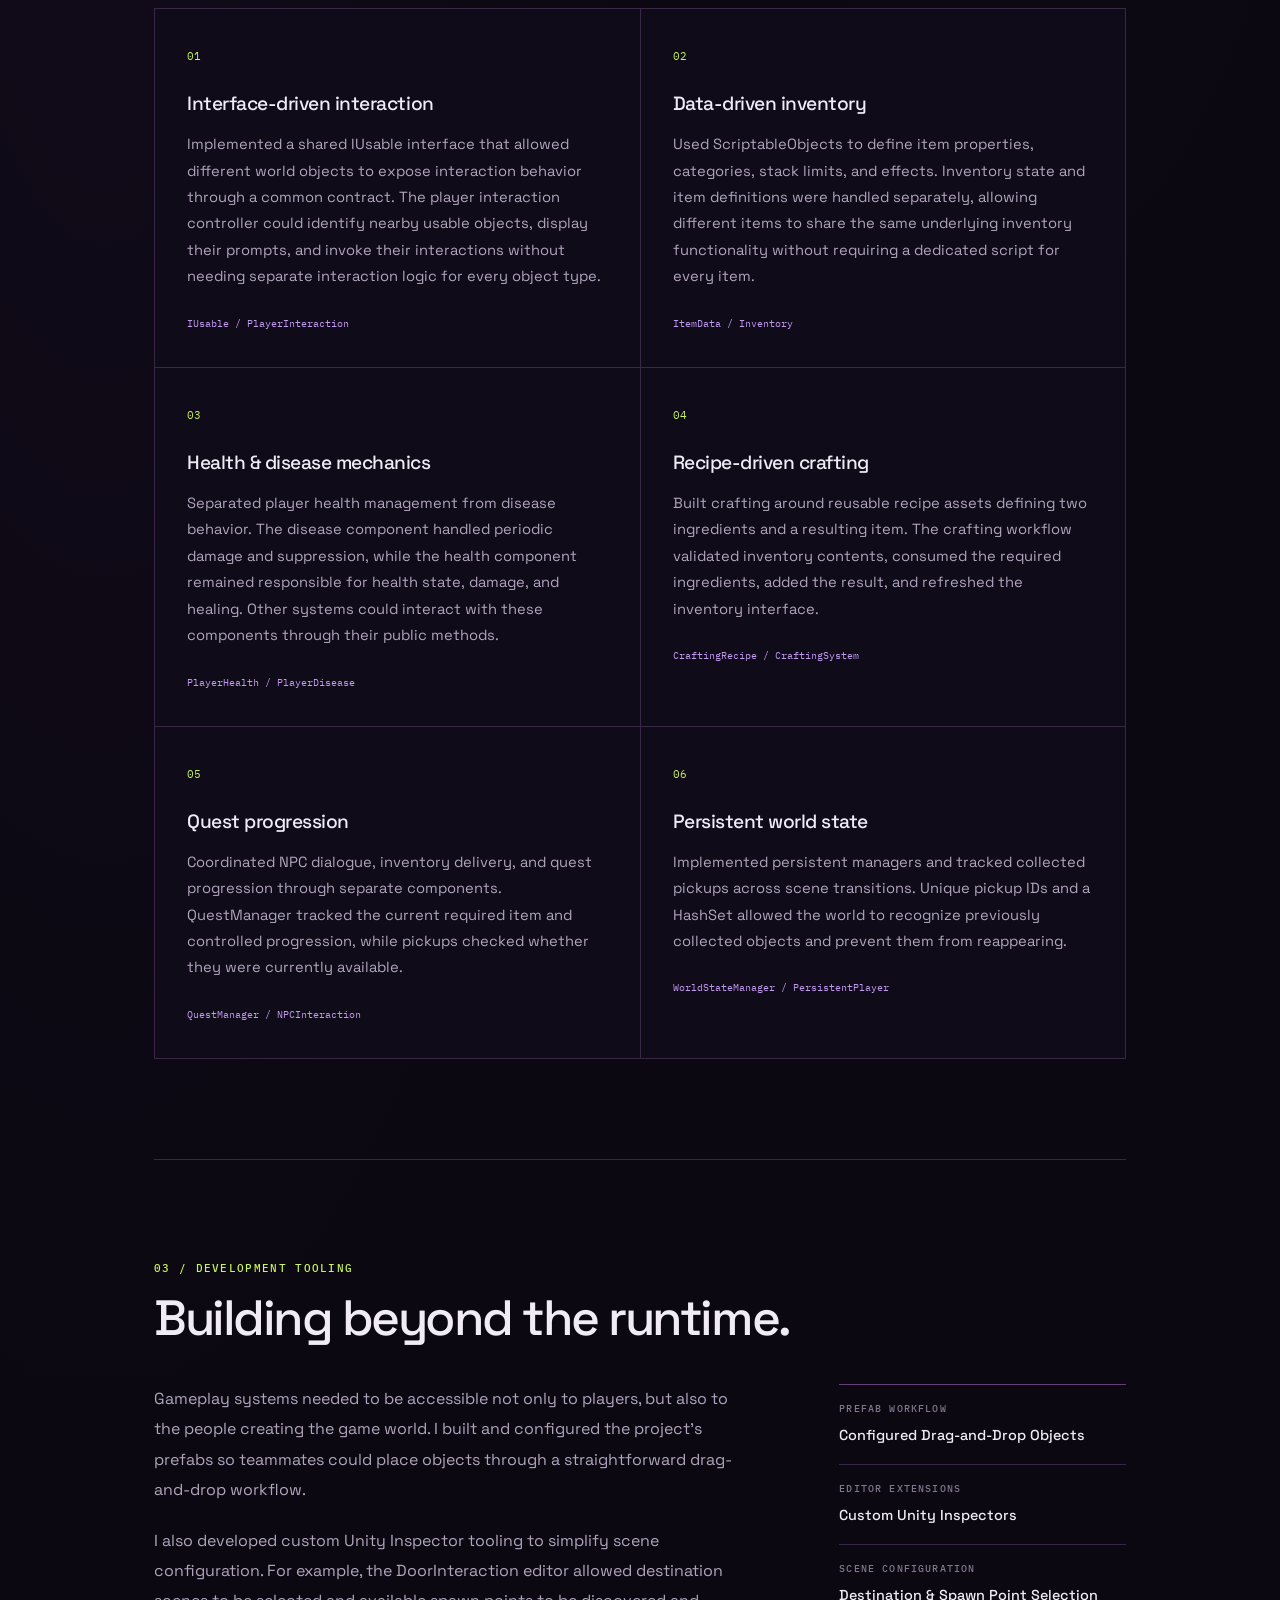
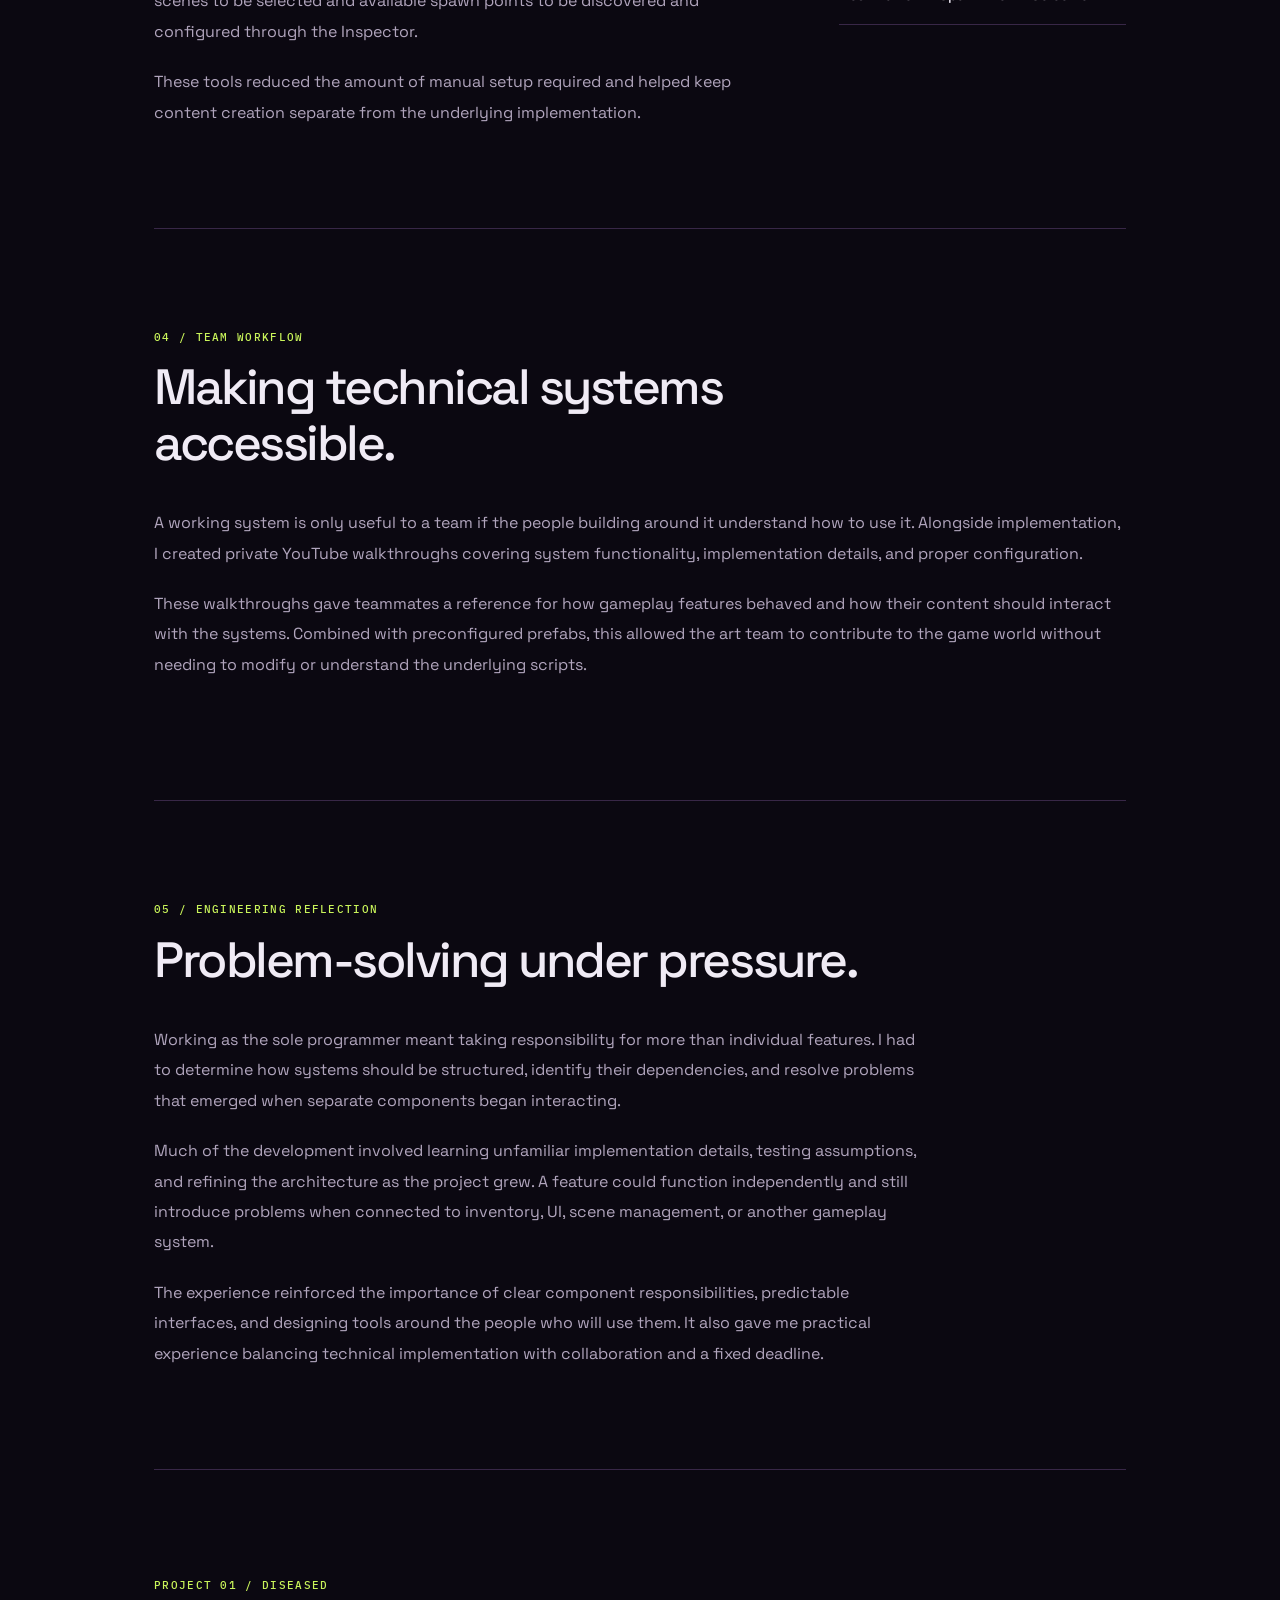
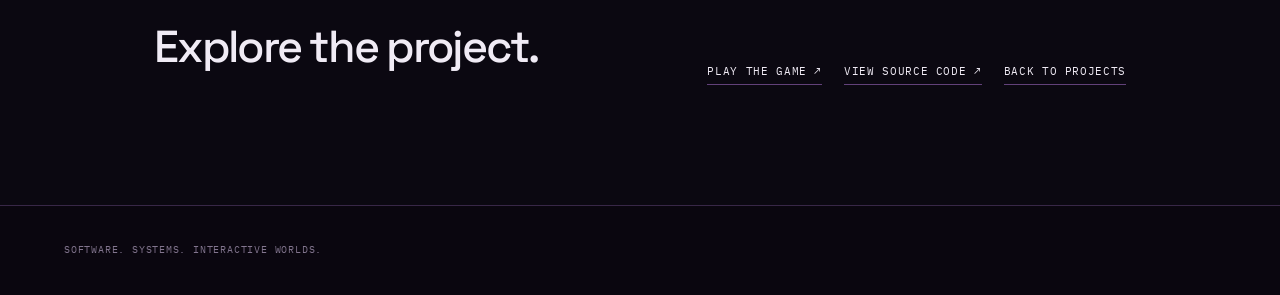
==== commit 76048479: "Diseased update" ====
--- a/diseased.html
+++ b/diseased.html
@@ -165,7 +165,7 @@
                 <figure class="gallery-slide">
                     <img src="images/Diseased/Diseased3.png"
                         alt="Diseased crafting">
-                    <figcaption>Crafting mechanics</figcaption>
+                    <figcaption>Enviornment Collections</figcaption>
                 </figure>
 
                 <figure class="gallery-slide">
--- a/css/style.css
+++ b/css/style.css
@@ -1,39 +1,83 @@
-
-/* ========================================
-   1. GLOBAL SETTINGS
-======================================== */
-
-
+/* =========================================================
+   DEBERARDINIS DESIGN — ACIDWAVE / TECHNICAL EDITORIAL
+   Replacement stylesheet for index.html, diseased.html, tomes.html
+   ========================================================= */
+
+@import url('https://fonts.googleapis.com/css2?family=IBM+Plex+Mono:wght@400;500;600&family=Space+Grotesk:wght@400;500;600;700&family=Syne:wght@500;600;700;800&display=swap');
 
 :root {
-    --background: #100D18;
-    --surface: #1A1524;
-    --surface-hover: #241D31;
-    --border: #40334F;
-
-    --text-primary: #F0ECF5;
-    --text-secondary: #AAA1B6;
-
-    --accent: #A88AD8;
-    --accent-dark: #30223F;
-
-    --font-main: Arial, Helvetica, sans-serif;
-}
-
-
+    color-scheme: dark;
+
+    --background: #0b0811;
+    --background-raised: #100b19;
+    --surface: #171020;
+    --surface-raised: #20152d;
+    --surface-hover: #281a38;
+
+    --border: #382747;
+    --border-bright: #62417a;
+
+    --text-primary: #f0ebf5;
+    --text-secondary: #b1a5bd;
+    --text-muted: #82758e;
+
+    --purple: #a982d5;
+    --purple-bright: #c19af0;
+    --acid: #c9f45a;
+    --acid-dim: #8ba83c;
+    --pink: #ef78c8;
+
+    --font-main: 'Space Grotesk', Arial, sans-serif;
+    --font-mono: 'IBM Plex Mono', 'Courier New', monospace;
+    --font-display: 'Syne', 'Space Grotesk', sans-serif;
+
+    --content-width: 1180px;
+    --page-gutter: clamp(22px, 5vw, 72px);
+    --section-space: clamp(76px, 10vw, 140px);
+}
 
 * {
+    box-sizing: border-box;
     margin: 0;
     padding: 0;
-    box-sizing: border-box;
+}
+
+html {
     scroll-behavior: smooth;
+    scroll-padding-top: 100px;
 }
 
 body {
-    background-color: var(--background);
+    min-width: 320px;
+    background:
+        radial-gradient(ellipse at 82% 8%, rgba(111, 58, 145, .13), transparent 32rem),
+        radial-gradient(ellipse at 8% 44%, rgba(87, 44, 119, .09), transparent 34rem),
+        var(--background);
     color: var(--text-primary);
     font-family: var(--font-main);
+    font-size: 16px;
     line-height: 1.7;
+    -webkit-font-smoothing: antialiased;
+    text-rendering: optimizeLegibility;
+}
+
+body::before {
+    position: fixed;
+    inset: 0;
+    z-index: -1;
+    pointer-events: none;
+    content: "";
+    opacity: .18;
+    background-image:
+        linear-gradient(rgba(190, 151, 225, .035) 1px, transparent 1px),
+        linear-gradient(90deg, rgba(190, 151, 225, .035) 1px, transparent 1px);
+    background-size: 48px 48px;
+    mask-image: linear-gradient(to bottom, black, transparent 78%);
+}
+
+img {
+    display: block;
+    max-width: 100%;
 }
 
 a {
@@ -41,1252 +85,1208 @@
     text-decoration: none;
 }
 
+button,
+a {
+    -webkit-tap-highlight-color: transparent;
+}
+
+a:focus-visible,
+button:focus-visible {
+    outline: 2px solid var(--acid);
+    outline-offset: 5px;
+}
+
+p {
+    color: var(--text-secondary);
+}
+
 section {
-    scroll-margin-top: 100px;
-}
-
-
-/* ========================================
-   2. NAVIGATION
-======================================== */
-
+    scroll-margin-top: 105px;
+}
+
+::selection {
+    color: var(--background);
+    background: var(--acid);
+}
+
+/* Small recurring technical language */
+.eyebrow,
+.hero-topline,
+.hero-footer,
+.project-type,
+.project-index,
+.project-status,
+.project-hero-meta,
+.project-hero-footer span,
+.project-facts span,
+.project-section-heading > span,
+.gallery-heading > span,
+.gallery-slide figcaption,
+.project-end > div > span,
+.meta-label,
+.section-number {
+    font-family: var(--font-mono);
+    font-size: .68rem;
+    font-weight: 500;
+    letter-spacing: .12em;
+    line-height: 1.5;
+    text-transform: uppercase;
+}
+
+/* NAVIGATION */
 .site-header {
     position: sticky;
     top: 0;
     z-index: 100;
-
-    background: rgba(16, 18, 17, 0.92);
-    backdrop-filter: blur(12px);
-
-    border-bottom: 1px solid var(--border);
+    border-bottom: 1px solid rgba(91, 67, 111, .55);
+    background: rgba(11, 8, 17, .88);
+    backdrop-filter: blur(18px);
+    -webkit-backdrop-filter: blur(18px);
 }
 
 .navbar {
-    max-width: 1200px;
+    width: min(100%, var(--content-width));
+    min-height: 76px;
     margin: 0 auto;
-    padding: 18px 30px;
-
-    display: flex;
+    padding: 12px var(--page-gutter);
+    display: flex;
+    align-items: center;
     justify-content: space-between;
+    gap: 28px;
+}
+
+.logo {
+    display: inline-flex;
     align-items: center;
-}
-
-.logo {
-    font-size: 1.5rem;
-    font-weight: 800;
-    letter-spacing: 2px;
-}
-
-.logo span {
-    color: var(--accent);
+    gap: 11px;
+    flex-shrink: 0;
+    color: var(--text-primary);
+}
+
+.brand-mark {
+    width: 31px;
+    height: 31px;
+    color: var(--acid);
+    transition: transform .35s ease, color .25s ease;
+}
+
+.logo:hover .brand-mark {
+    color: var(--purple-bright);
+    transform: rotate(-8deg);
+}
+
+.brand-name {
+    font-family: var(--font-mono);
+    font-size: .67rem;
+    font-weight: 500;
+    letter-spacing: .12em;
 }
 
 .nav-links {
     display: flex;
-    gap: 32px;
+    align-items: center;
+    gap: clamp(18px, 3vw, 38px);
     list-style: none;
 }
 
 .nav-links a {
+    position: relative;
     color: var(--text-secondary);
-    font-size: 0.9rem;
-    transition: color 0.2s ease;
+    font-family: var(--font-mono);
+    font-size: .7rem;
+    letter-spacing: .06em;
+    transition: color .2s ease;
+}
+
+.nav-links a::after {
+    position: absolute;
+    right: 0;
+    bottom: -8px;
+    left: 0;
+    height: 1px;
+    content: "";
+    background: var(--acid);
+    transform: scaleX(0);
+    transform-origin: left;
+    transition: transform .25s ease;
 }
 
 .nav-links a:hover {
-    color: var(--accent);
-}
-
-
-
-/* ========================================
-   HERO — INDUSTRIAL EDITORIAL
-======================================== */
-
+    color: var(--text-primary);
+}
+
+.nav-links a:hover::after {
+    transform: scaleX(1);
+}
+
+/* HOMEPAGE HERO */
 .hero {
-    max-width: 1400px;
-    min-height: 760px;
+    position: relative;
+    isolation: isolate;
+    width: min(100%, 1440px);
+    min-height: min(760px, calc(100svh - 76px));
     margin: 0 auto;
-    padding: 45px 50px 35px;
-
+    padding: 34px var(--page-gutter) 26px;
     display: flex;
     flex-direction: column;
     justify-content: space-between;
-
+    overflow: hidden;
     border-bottom: 1px solid var(--border);
+}
+
+.hero::after {
+    position: absolute;
+    top: 20%;
+    right: 9%;
+    z-index: -1;
+    width: clamp(220px, 34vw, 490px);
+    aspect-ratio: 1;
+    content: "";
+    border: 1px solid rgba(169, 130, 213, .23);
+    border-radius: 50%;
+    box-shadow:
+        0 0 0 28px rgba(169, 130, 213, .025),
+        0 0 0 74px rgba(169, 130, 213, .018),
+        inset 0 0 90px rgba(169, 130, 213, .07);
+    transform: translate(12%, 2%);
 }
 
 .hero-topline,
 .hero-footer {
     display: flex;
+    align-items: center;
     justify-content: space-between;
-    align-items: center;
-
-    color: var(--text-secondary);
-    font-family: monospace;
-    font-size: 0.72rem;
-    letter-spacing: 1.5px;
+    gap: 18px;
+    color: var(--text-muted);
+    font-family: var(--font-mono);
+    font-size: .65rem;
+    letter-spacing: .12em;
+    text-transform: uppercase;
+}
+
+.hero-topline span:first-child {
+    color: var(--acid);
 }
 
 .hero-content {
-    max-width: 1100px;
-    padding: 75px 0;
+    position: relative;
+    z-index: 1;
+    width: min(100%, 820px);
+    padding: clamp(76px, 11vw, 145px) 0 clamp(64px, 9vw, 112px);
 }
 
 .hero .eyebrow {
-    color: var(--accent);
-    margin-bottom: 30px;
+    margin-bottom: 26px;
+    color: var(--purple-bright);
 }
 
 .hero h1 {
-    font-size: clamp(3.5rem, 9vw, 8.5rem);
-    line-height: 0.95;
-    letter-spacing: -0.065em;
-    font-weight: 800;
-    text-transform: uppercase;
+    max-width: 780px;
+    font-family: var(--font-main);
+    font-size: clamp(3.1rem, 7.2vw, 6.6rem);
+    font-weight: 500;
+    letter-spacing: -.075em;
+    line-height: .98;
+    text-transform: none;
 }
 
 .hero h1 span {
-    color: var(--accent);
+    color: var(--purple-bright);
 }
 
 .hero-bottom {
+    max-width: 690px;
+    margin-top: clamp(30px, 5vw, 56px);
     display: flex;
     align-items: flex-end;
     justify-content: space-between;
-    gap: 40px;
+    gap: 36px;
 }
 
 .hero-description {
-    max-width: 620px;
-    margin-top: 30px;
+    max-width: 430px;
     color: var(--text-secondary);
-    font-size: 1.05rem;
-    line-height: 1.7;
+    font-size: clamp(.98rem, 1.4vw, 1.1rem);
+    line-height: 1.75;
 }
 
 .hero-link {
+    flex-shrink: 0;
+    padding-bottom: 7px;
+    border-bottom: 1px solid var(--acid-dim);
+    color: var(--acid);
+    font-family: var(--font-mono);
+    font-size: .68rem;
+    letter-spacing: .08em;
+    transition: color .2s ease, border-color .2s ease;
+}
+
+.hero-link span {
+    padding-left: 8px;
+    font-size: 1rem;
+}
+
+.hero-link:hover {
+    border-color: var(--purple-bright);
+    color: var(--purple-bright);
+}
+
+.hero-watermark {
+    position: absolute;
+    top: 23%;
+    right: 11%;
+    z-index: -1;
+    width: clamp(180px, 29vw, 390px);
+    color: rgba(169, 130, 213, .18);
+    pointer-events: none;
+    transform: rotate(8deg);
+}
+
+.hero-watermark svg {
+    width: 100%;
+    height: auto;
+}
+
+.hero-footer {
+    padding-top: 20px;
+    border-top: 1px solid rgba(91, 67, 111, .45);
+}
+
+/* GENERAL SECTIONS */
+.section {
+    width: min(100%, var(--content-width));
+    margin: 0 auto;
+    padding: var(--section-space) var(--page-gutter);
+}
+
+.section-heading {
+    max-width: 720px;
+    margin-bottom: clamp(38px, 6vw, 70px);
+}
+
+.section-heading .eyebrow {
+    margin-bottom: 17px;
+    color: var(--acid);
+}
+
+.section-heading h2 {
     color: var(--text-primary);
-    font-family: monospace;
-    font-size: 0.8rem;
-    letter-spacing: 1px;
-    white-space: nowrap;
-
-    padding-bottom: 8px;
-    border-bottom: 1px solid var(--accent);
-
-    transition: color 0.2s ease;
-}
-
-.hero-link:hover {
-    color: var(--accent);
-}
-
-.hero-link span {
-    color: var(--accent);
-    margin-left: 10px;
+    font-family: var(--font-main);
+    font-size: clamp(2rem, 4.3vw, 3.5rem);
+    font-weight: 500;
+    letter-spacing: -.055em;
+    line-height: 1.08;
+}
+
+.section-description {
+    max-width: 540px;
+    margin-top: 18px;
     font-size: 1rem;
 }
 
-
-
-/* ========================================
-   4. BUTTONS
-======================================== */
-
-.button {
-    display: inline-block;
-    padding: 12px 22px;
-    border-radius: 5px;
-
-    font-size: 0.9rem;
-    font-weight: 700;
-
-    transition: all 0.2s ease;
-}
-
-.button-primary {
-    background: var(--accent);
-    color: #101811;
-}
-
-.button-primary:hover {
-    background: #a6f3aa;
-    transform: translateY(-2px);
-}
-
-.button-secondary {
-    border: 1px solid var(--border);
-    color: var(--text-primary);
-}
-
-.button-secondary:hover {
-    border-color: var(--accent);
-    color: var(--accent);
-}
-
-
-/* ========================================
-   5. TERMINAL DECORATION
-======================================== */
-
-.terminal {
-    background: #0b0e0c;
-    border: 1px solid var(--border);
-    border-radius: 9px;
-    overflow: hidden;
-
-    box-shadow: 0 20px 60px rgba(0, 0, 0, 0.35);
-}
-
-.terminal-header {
-    background: var(--surface);
-    padding: 12px 15px;
-
-    display: flex;
-    align-items: center;
-    gap: 7px;
-
+/* ABOUT */
+.about {
+    display: grid;
+    grid-template-columns: minmax(220px, .85fr) minmax(0, 1.15fr);
+    gap: clamp(45px, 9vw, 130px);
     border-bottom: 1px solid var(--border);
 }
 
-.terminal-header span {
-    width: 9px;
-    height: 9px;
-    border-radius: 50%;
-    background: #526057;
-}
-
-.terminal-header p {
-    margin-left: 10px;
-    color: var(--text-secondary);
-    font-size: 0.75rem;
-}
-
-.terminal-body {
-    padding: 25px;
-    font-family: monospace;
-    font-size: 0.85rem;
-}
-
-.terminal-body p {
-    margin-bottom: 12px;
-    overflow-wrap: anywhere;
-}
-
-.terminal-green {
-    color: var(--accent);
-}
-
-.terminal-indent {
-    padding-left: 20px;
-    color: var(--text-secondary);
-}
-
-
-/* ========================================
-   6. GENERAL SECTIONS
-======================================== */
-
-.section {
-    max-width: 1200px;
-    margin: 0 auto;
-    padding: 100px 30px;
-}
-
-.section-heading {
-    margin-bottom: 45px;
-}
-
-.section-heading h2 {
-    font-size: 2.5rem;
-    letter-spacing: -1px;
-}
-
-.section-description {
-    max-width: 600px;
-    margin-top: 12px;
-    color: var(--text-secondary);
-}
-
-
-/* ========================================
-   7. ABOUT
-======================================== */
-
-.about {
-    border-top: 1px solid var(--border);
+.about .section-heading {
+    margin-bottom: 0;
 }
 
 .about-content {
-    max-width: 800px;
+    max-width: 650px;
+    padding-top: 8px;
 }
 
 .about-content p {
-    color: var(--text-secondary);
-    margin-bottom: 20px;
-    font-size: 1.05rem;
-}
-
-
-/* ========================================
-   8. PROJECT CARDS
-======================================== */
-
+    margin-bottom: 21px;
+    font-size: clamp(1rem, 1.45vw, 1.13rem);
+    line-height: 1.85;
+}
+
+.about-content p:last-child {
+    margin-bottom: 0;
+}
+
+/* PROJECT GRID */
 .projects {
-    border-top: 1px solid var(--border);
+    max-width: 1440px;
 }
 
 .project-grid {
     display: grid;
-    grid-template-columns: repeat(2, 1fr);
-    gap: 25px;
+    grid-template-columns: repeat(2, minmax(0, 1fr));
+    gap: 24px;
+    align-items: stretch;
+}
+
+.project-card-link {
+    display: block;
+    min-width: 0;
+    color: inherit;
+    text-decoration: none;
 }
 
 .project-card {
-    background: var(--surface);
+    position: relative;
+    height: 100%;
+    min-width: 0;
+    overflow: hidden;
     border: 1px solid var(--border);
-    border-radius: 8px;
+    background: linear-gradient(145deg, rgba(32, 21, 45, .94), rgba(17, 12, 24, .98));
+    transition: border-color .25s ease, transform .25s ease, background .25s ease;
+}
+
+.project-card:hover {
+    border-color: var(--border-bright);
+    background: linear-gradient(145deg, rgba(40, 26, 56, .98), rgba(17, 12, 24, .98));
+    transform: translateY(-4px);
+}
+
+.project-card.featured {
+    border-color: rgba(169, 130, 213, .65);
+}
+
+.project-image {
+    position: relative;
+    min-height: 220px;
+    aspect-ratio: 16 / 9;
     overflow: hidden;
-
-    transition: transform 0.25s ease, border-color 0.25s ease;
-}
-
-.project-card:hover {
-    transform: translateY(-5px);
-    border-color: var(--accent);
-}
-
-.project-card.featured {
-    grid-column: span 2;
-    display: grid;
-    grid-template-columns: 1fr 1fr;
-}
-
-.project-image {
+    border-bottom: 1px solid var(--border);
+    background:
+        radial-gradient(ellipse at 70% 25%, rgba(169, 130, 213, .3), transparent 40%),
+        linear-gradient(135deg, #21152e, #0d0914 72%);
+}
+
+.project-image img {
+    width: 100%;
+    height: 100%;
     min-height: 220px;
-    padding: 20px;
-
-    display: flex;
-    align-items: flex-end;
-
-    font-family: monospace;
-    font-size: 0.75rem;
-    letter-spacing: 2px;
-    color: rgba(255, 255, 255, 0.65);
-}
-
-.featured .project-image {
-    min-height: 350px;
-}
-
-.placeholder-diseased {
-    background: linear-gradient(135deg, #283b32, #111a16);
-}
-
-.placeholder-horror {
-    background: linear-gradient(135deg, #352626, #171212);
-}
-
-.placeholder-tomes {
-    background: linear-gradient(135deg, #343044, #17151f);
-}
-
-.placeholder-qorvian {
-    background: linear-gradient(135deg, #263644, #10171d);
-}
-
-.placeholder-cyberintel {
-    background: linear-gradient(135deg, #303c2d, #151b14);
+    object-fit: cover;
+    transition: transform .55s cubic-bezier(.2, .7, .2, 1), filter .35s ease;
+}
+
+.project-card:hover .project-image img {
+    filter: saturate(1.08);
+    transform: scale(1.035);
+}
+
+.project-image > span {
+    position: absolute;
+    top: 16px;
+    left: 17px;
+    padding: 6px 9px;
+    border: 1px solid rgba(201, 244, 90, .45);
+    background: rgba(11, 8, 17, .78);
+    color: var(--acid);
+    font-family: var(--font-mono);
+    font-size: .61rem;
+    letter-spacing: .1em;
 }
 
 .project-info {
-    padding: 28px;
+    padding: clamp(22px, 3vw, 34px);
 }
 
 .project-type {
-    color: var(--accent);
-    font-size: 0.7rem;
-    font-weight: 700;
-    letter-spacing: 2px;
-    margin-bottom: 12px;
+    margin-bottom: 13px;
+    color: var(--purple-bright);
+    font-size: .62rem;
 }
 
 .project-info h3 {
-    font-size: 1.7rem;
-    margin-bottom: 12px;
+    margin-bottom: 13px;
+    color: var(--text-primary);
+    font-family: var(--font-main);
+    font-size: clamp(1.6rem, 2.5vw, 2.15rem);
+    font-weight: 500;
+    letter-spacing: -.05em;
+    line-height: 1.1;
 }
 
 .project-info > p:not(.project-type):not(.project-status) {
-    color: var(--text-secondary);
-    font-size: 0.95rem;
-    margin-bottom: 20px;
+    max-width: 590px;
+    font-size: .94rem;
+    line-height: 1.8;
 }
 
 .tech-stack {
+    margin-top: 23px;
     display: flex;
     flex-wrap: wrap;
     gap: 8px;
-    margin-bottom: 18px;
 }
 
 .tech-stack span {
-    padding: 5px 10px;
-    background: var(--accent-dark);
-    color: var(--accent);
-    border-radius: 4px;
-    font-size: 0.75rem;
+    padding: 5px 9px;
+    border: 1px solid rgba(91, 67, 111, .7);
+    color: var(--text-secondary);
+    font-family: var(--font-mono);
+    font-size: .62rem;
+    letter-spacing: .04em;
 }
 
 .project-status {
-    color: var(--text-secondary);
-    font-size: 0.8rem;
-    font-style: italic;
-}
-.project-card-link {
-    display: block;
-    color: inherit;
-    text-decoration: none;
-}
-
-
-/* ========================================
-   9. SKILLS
-======================================== */
-
+    display: inline-block;
+    margin-top: 22px;
+    color: var(--acid);
+    font-size: .62rem;
+}
+
+.project-links {
+    margin-top: 22px;
+    display: flex;
+    flex-wrap: wrap;
+    gap: 12px 22px;
+}
+
+.project-links a {
+    width: fit-content;
+    padding-bottom: 4px;
+    border-bottom: 1px solid var(--border-bright);
+    color: var(--text-primary);
+    font-family: var(--font-mono);
+    font-size: .67rem;
+    letter-spacing: .06em;
+    text-transform: uppercase;
+    transition: color .2s ease, border-color .2s ease;
+}
+
+.project-links a:hover {
+    border-color: var(--acid);
+    color: var(--acid);
+}
+
+.placeholder-horror,
+.placeholder-qorvian,
+.placeholder-cyberintel {
+    display: flex;
+    align-items: flex-end;
+    padding: 18px;
+}
+
+.placeholder-horror {
+    background:
+        radial-gradient(ellipse at 72% 25%, rgba(190, 65, 115, .22), transparent 30%),
+        linear-gradient(135deg, #291321, #100a17 68%);
+}
+
+.placeholder-qorvian {
+    background:
+        radial-gradient(circle at 65% 40%, rgba(169, 130, 213, .28), transparent 28%),
+        linear-gradient(135deg, #21152f, #0d0914 72%);
+}
+
+.placeholder-cyberintel {
+    background:
+        repeating-linear-gradient(135deg, transparent 0 18px, rgba(201, 244, 90, .035) 18px 19px),
+        linear-gradient(135deg, #182018, #0d0914 72%);
+}
+
+.placeholder-horror::after,
+.placeholder-qorvian::after,
+.placeholder-cyberintel::after {
+    position: absolute;
+    right: 10%;
+    bottom: 13%;
+    width: 38%;
+    height: 45%;
+    content: "";
+    border: 1px solid rgba(201, 244, 90, .22);
+    transform: skew(-12deg) rotate(-8deg);
+}
+
+.placeholder-horror > span,
+.placeholder-qorvian > span,
+.placeholder-cyberintel > span {
+    position: relative;
+    z-index: 1;
+}
+
+/* SKILLS */
 .skills {
     border-top: 1px solid var(--border);
+    border-bottom: 1px solid var(--border);
+    background: rgba(20, 14, 29, .5);
 }
 
 .skills-grid {
     display: grid;
-    grid-template-columns: repeat(3, 1fr);
-    gap: 25px;
+    grid-template-columns: repeat(3, minmax(0, 1fr));
+    border-top: 1px solid var(--border);
+    border-bottom: 1px solid var(--border);
 }
 
 .skill-group {
+    padding: 27px clamp(18px, 3vw, 38px) 32px;
+    border-right: 1px solid var(--border);
+}
+
+.skill-group:first-child {
+    padding-left: 0;
+}
+
+.skill-group:last-child {
+    padding-right: 0;
+    border-right: 0;
+}
+
+.skill-group h3 {
+    margin-bottom: 20px;
+    color: var(--purple-bright);
+    font-family: var(--font-mono);
+    font-size: .72rem;
+    font-weight: 500;
+    letter-spacing: .08em;
+    text-transform: uppercase;
+}
+
+.skill-group p {
+    margin: 7px 0;
+    color: var(--text-primary);
+    font-size: 1.03rem;
+}
+
+/* CONTACT */
+.contact {
+    padding-bottom: calc(var(--section-space) * .85);
+}
+
+.contact > p {
+    max-width: 600px;
+    margin-top: -32px;
+    margin-bottom: 30px;
+    font-size: 1.05rem;
+}
+
+.button {
+    display: inline-flex;
+    align-items: center;
+    justify-content: center;
+    min-height: 48px;
+    padding: 12px 19px;
+    border: 1px solid var(--acid);
+    font-family: var(--font-mono);
+    font-size: .69rem;
+    letter-spacing: .07em;
+    text-transform: uppercase;
+    transition: color .2s ease, background .2s ease, transform .2s ease;
+}
+
+.button-primary {
+    background: var(--acid);
+    color: #171b0b;
+}
+
+.button-primary:hover {
+    background: transparent;
+    color: var(--acid);
+    transform: translateY(-2px);
+}
+
+/* FOOTER */
+.site-footer {
+    width: 100%;
+    min-height: 90px;
+    padding: 25px var(--page-gutter);
+    display: flex;
+    align-items: center;
+    justify-content: space-between;
+    gap: 18px;
+    border-top: 1px solid var(--border);
+    background: rgba(10, 7, 15, .8);
+}
+
+.site-footer p {
+    color: var(--text-muted);
+    font-family: var(--font-mono);
+    font-size: .62rem;
+    letter-spacing: .08em;
+    text-transform: uppercase;
+}
+
+/* PROJECT DETAIL PAGES */
+.project-page {
+    width: min(100%, 1100px);
+    margin: 0 auto;
+    padding: 0 var(--page-gutter) 90px;
+}
+
+.project-hero {
+    padding: clamp(55px, 8vw, 100px) 0 65px;
+    border-bottom: 1px solid var(--border);
+}
+
+.project-hero-meta {
+    margin-bottom: 34px;
+    display: flex;
+    justify-content: space-between;
+    gap: 20px;
+    color: var(--text-muted);
+}
+
+.project-hero-meta span:first-child {
+    color: var(--acid);
+}
+
+.project-hero-title {
+    margin: 0 0 20px;
+    color: var(--text-primary);
+    font-family: var(--font-display);
+    font-size: clamp(3.6rem, 11vw, 8.5rem);
+    font-weight: 700;
+    letter-spacing: -.085em;
+    line-height: .92;
+}
+
+.title-period {
+    color: var(--acid);
+}
+
+.project-hero-description {
+    max-width: 690px;
+    margin-bottom: 38px;
+    font-size: clamp(1rem, 1.5vw, 1.15rem);
+    line-height: 1.85;
+}
+
+.project-hero-image {
+    max-height: 620px;
+    margin: 42px 0 0;
+    overflow: hidden;
+    border: 1px solid var(--border);
     background: var(--surface);
-    border: 1px solid var(--border);
-    border-radius: 8px;
-    padding: 25px;
-}
-
-.skill-group h3 {
-    color: var(--accent);
+}
+
+.project-hero-image img {
+    width: 100%;
+    max-height: 620px;
+    object-fit: cover;
+}
+
+.project-hero-footer {
+    margin-top: 30px;
+    padding-top: 22px;
+    display: grid;
+    grid-template-columns: repeat(3, minmax(0, 1fr));
+    gap: 20px;
+    border-top: 1px solid var(--border);
+}
+
+.project-hero-footer > div {
+    display: flex;
+    flex-direction: column;
+    gap: 7px;
+}
+
+.project-hero-footer span {
+    color: var(--text-muted);
+}
+
+.project-hero-footer strong,
+.project-hero-footer div > span:not(.meta-label) {
+    color: var(--text-primary);
+    font-size: .95rem;
+    font-weight: 500;
+}
+
+/* Project content sections */
+.project-section {
+    padding: clamp(65px, 8vw, 100px) 0;
+    border-bottom: 1px solid var(--border);
+}
+
+.project-section-heading {
+    margin-bottom: 38px;
+}
+
+.project-section-heading > span {
+    display: block;
+    margin-bottom: 14px;
+    color: var(--acid);
+}
+
+.project-section-heading h2,
+.section-heading h2 {
+    font-family: var(--font-main);
+    font-weight: 500;
+    letter-spacing: -.05em;
+}
+
+.project-section-heading h2 {
+    max-width: 760px;
+    color: var(--text-primary);
+    font-size: clamp(1.9rem, 4vw, 3.1rem);
+    line-height: 1.12;
+}
+
+.project-overview-grid {
+    display: grid;
+    grid-template-columns: minmax(0, 1.35fr) minmax(220px, .65fr);
+    gap: clamp(35px, 7vw, 90px);
+}
+
+.project-overview-grid p,
+.project-reflection-content p,
+.project-section > p,
+.section-content p {
     margin-bottom: 20px;
     font-size: 1rem;
-}
-
-.skill-group p {
-    color: var(--text-secondary);
+    line-height: 1.9;
+}
+
+.project-overview-grid p:last-child,
+.project-reflection-content p:last-child,
+.section-content p:last-child {
+    margin-bottom: 0;
+}
+
+.project-facts {
+    align-self: start;
+    border-top: 1px solid var(--border-bright);
+}
+
+.project-facts > div {
+    padding: 17px 0;
+    display: flex;
+    flex-direction: column;
+    gap: 6px;
+    border-bottom: 1px solid var(--border);
+}
+
+.project-facts span {
+    color: var(--text-muted);
+    font-size: .61rem;
+}
+
+.project-facts strong {
+    color: var(--text-primary);
+    font-size: .9rem;
+    font-weight: 500;
+}
+
+.project-reflection-content {
+    max-width: 780px;
+}
+
+.project-section .section-heading {
+    margin-bottom: 34px;
+}
+
+.section-number {
+    display: block;
+    margin-bottom: 12px;
+    color: var(--acid);
+}
+
+.section-content {
+    max-width: 800px;
+}
+
+.section-content h3 {
+    margin: 34px 0 12px;
+    color: var(--purple-bright);
+    font-size: 1.25rem;
+    font-weight: 500;
+    letter-spacing: -.025em;
+}
+
+.section-content h3:first-child {
+    margin-top: 0;
+}
+
+/* DISEASED SYSTEMS */
+.system-grid {
+    display: grid;
+    grid-template-columns: repeat(2, minmax(0, 1fr));
+    gap: 1px;
+    border: 1px solid var(--border);
+    background: var(--border);
+}
+
+.system-item {
+    min-height: 220px;
+    padding: clamp(22px, 3vw, 32px);
+    background: var(--background-raised);
+    transition: background .2s ease;
+}
+
+.system-item:hover {
+    background: var(--surface);
+}
+
+.system-item > span {
+    display: inline-block;
+    margin-bottom: 22px;
+    color: var(--acid);
+    font-family: var(--font-mono);
+    font-size: .7rem;
+}
+
+.system-item h3 {
     margin-bottom: 10px;
-}
-
-
-/* ========================================
-   10. CONTACT
-======================================== */
-
-.contact {
-    border-top: 1px solid var(--border);
-}
-
-.contact > p {
-    color: var(--text-secondary);
-    max-width: 600px;
-    margin-bottom: 30px;
-}
-
-
-/* ========================================
-   11. FOOTER
-======================================== */
-
-.site-footer {
-    padding: 30px;
-    text-align: center;
-    border-top: 1px solid var(--border);
-
-    color: var(--text-secondary);
-    font-size: 0.8rem;
-}
-
-
-/* ========================================
-   12. RESPONSIVE DESIGN
-======================================== */
-
+    color: var(--text-primary);
+    font-size: 1.2rem;
+    font-weight: 500;
+    letter-spacing: -.025em;
+}
+
+.system-item p {
+    margin-bottom: 18px;
+    font-size: .92rem;
+    line-height: 1.8;
+}
+
+.system-item small {
+    color: var(--purple-bright);
+    font-family: var(--font-mono);
+    font-size: .64rem;
+}
+
+/* PROJECT GALLERY */
+.project-gallery {
+    padding: clamp(50px, 7vw, 80px) 0;
+    border-bottom: 1px solid var(--border);
+}
+
+.gallery-heading {
+    margin-bottom: 25px;
+    display: flex;
+    align-items: center;
+    justify-content: space-between;
+    gap: 20px;
+}
+
+.gallery-heading > span {
+    color: var(--acid);
+}
+
+.gallery-heading p {
+    font-size: .9rem;
+}
+
+.gallery-track {
+    display: grid;
+    grid-template-columns: repeat(2, minmax(0, 1fr));
+    gap: 18px;
+}
+
+.gallery-slide {
+    min-width: 0;
+    border: 1px solid var(--border);
+    background: var(--surface);
+}
+
+.gallery-slide img {
+    width: 100%;
+    aspect-ratio: 16 / 10;
+    object-fit: cover;
+}
+
+.gallery-slide figcaption {
+    padding: 12px 15px;
+    color: var(--text-muted);
+    font-size: .61rem;
+}
+
+.gallery-instruction {
+    margin-top: 16px;
+    color: var(--text-muted);
+    font-family: var(--font-mono);
+    font-size: .65rem;
+}
+
+/* TOMES IMAGE SECTIONS */
+.tomes-image-section {
+    padding: clamp(40px, 6vw, 70px) 0;
+    border-bottom: 1px solid var(--border);
+}
+
+.tomes-image {
+    width: 100%;
+    margin: 0;
+    border: 1px solid var(--border);
+    background: var(--surface);
+}
+
+.tomes-image img {
+    width: 100%;
+    max-height: 680px;
+    object-fit: contain;
+    background: #08070c;
+}
+
+.tomes-image figcaption {
+    padding: 13px 16px;
+    color: var(--text-muted);
+    font-family: var(--font-mono);
+    font-size: .63rem;
+    letter-spacing: .1em;
+}
+
+.tomes-image-secondary-section {
+    display: flex;
+    justify-content: flex-end;
+}
+
+.tomes-image-secondary {
+    width: min(100%, 760px);
+}
+
+/* PROJECT END / LINKS */
+.project-end {
+    padding: clamp(65px, 8vw, 100px) 0 30px;
+    display: flex;
+    align-items: flex-end;
+    justify-content: space-between;
+    gap: 35px;
+}
+
+.project-end > div > span {
+    color: var(--acid);
+}
+
+.project-end h2 {
+    margin-top: 12px;
+    color: var(--text-primary);
+    font-size: clamp(1.8rem, 4vw, 2.8rem);
+    font-weight: 500;
+    letter-spacing: -.05em;
+}
+
+.project-end .project-links {
+    margin-top: 0;
+    justify-content: flex-end;
+}
+
+/* RESPONSIVE */
 @media (max-width: 800px) {
+    :root {
+        --section-space: 82px;
+    }
 
     .hero {
+        min-height: 680px;
+    }
+
+    .hero::after {
+        top: 25%;
+        right: -15%;
+        opacity: .65;
+    }
+
+    .hero-watermark {
+        top: 27%;
+        right: -4%;
+        opacity: .7;
+    }
+
+    .about {
         grid-template-columns: 1fr;
-        padding-top: 75px;
-        gap: 45px;
-    }
-
-    .project-card.featured {
-        grid-column: span 1;
+        gap: 30px;
+    }
+
+    .about .section-heading {
+        margin-bottom: 0;
+    }
+
+    .project-grid {
+        gap: 17px;
+    }
+
+    .project-overview-grid {
         grid-template-columns: 1fr;
-    }
-
-    .skills-grid {
-        grid-template-columns: 1fr;
-    }
-}
-
-@media (max-width: 550px) {
+        gap: 28px;
+    }
+
+    .project-facts {
+        max-width: 100%;
+    }
+
+    .project-end {
+        align-items: flex-start;
+        flex-direction: column;
+    }
+
+    .project-end .project-links {
+        justify-content: flex-start;
+    }
+}
+
+@media (max-width: 600px) {
+    :root {
+        --page-gutter: 21px;
+        --section-space: 70px;
+    }
 
     .navbar {
-        padding: 15px 20px;
-        flex-direction: column;
-        gap: 15px;
+        min-height: 68px;
+        gap: 12px;
+    }
+
+    .brand-name {
+        max-width: 125px;
+        font-size: .57rem;
+        letter-spacing: .08em;
+    }
+
+    .brand-mark {
+        width: 27px;
+        height: 27px;
     }
 
     .nav-links {
-        gap: 17px;
-        flex-wrap: wrap;
-        justify-content: center;
-    }
-
-    .hero,
-    .section {
-        padding-left: 20px;
-        padding-right: 20px;
+        gap: 13px;
+    }
+
+    .nav-links a {
+        font-size: .61rem;
+    }
+
+    .hero {
+        min-height: 620px;
+        padding-top: 24px;
+        padding-bottom: 20px;
+    }
+
+    .hero-topline,
+    .hero-footer {
+        font-size: .55rem;
+        letter-spacing: .07em;
+    }
+
+    .hero-content {
+        padding: 88px 0 72px;
+    }
+
+    .hero .eyebrow {
+        margin-bottom: 20px;
+        font-size: .59rem;
     }
 
     .hero h1 {
-        letter-spacing: -1px;
-    }
-
-    .project-grid {
-        grid-template-columns: 1fr;
-    }
-
-    .section-heading h2 {
-        font-size: 2rem;
-    }
-}
-
-
-@media (max-width: 800px) {
-    .hero {
-        min-height: 650px;
-        padding: 35px 25px;
+        font-size: clamp(2.85rem, 13vw, 4.5rem);
+        line-height: 1;
     }
 
     .hero-bottom {
         align-items: flex-start;
         flex-direction: column;
-    }
-}
-
-@media (max-width: 550px) {
-    .hero-topline,
-    .hero-footer {
-        font-size: 0.6rem;
-        gap: 15px;
-    }
-
-    .hero {
-        padding-left: 20px;
-        padding-right: 20px;
-    }
-
-    .hero h1 {
-        font-size: clamp(3rem, 13vw, 5rem);
-    }
-}
-
-
-
-
-/* ========================================
-   PURPLE / NEO-NOIR DESIGN REFINEMENTS
-======================================== */
-
-body {
-    background:
-        radial-gradient(
-            ellipse at 75% 5%,
-            rgba(103, 66, 145, 0.10),
-            transparent 38%
-        ),
-        var(--background);
-}
-
-.hero {
-    position: relative;
-    overflow: hidden;
-}
-
-.hero h1 span {
-    color: var(--accent);
-}
-
-.hero .eyebrow {
-    color: var(--accent);
-}
-
-.hero-link {
-    border-color: var(--accent);
-}
-
-.hero-link span {
-    color: var(--accent);
-}
-
-.project-card:hover {
-    border-color: var(--accent);
-    box-shadow: 0 8px 35px rgba(100, 65, 145, 0.10);
-}
-
-.project-type {
-    color: var(--accent);
-}
-
-.tech-stack span {
-    border-color: var(--border);
-    color: #C5B1E2;
-}
-
-.skill-group h3 {
-    color: var(--accent);
-}
-
-.button-primary {
-    background: var(--accent);
-    color: #130F1B;
-}
-
-.button-primary:hover {
-    background: #BDA4E3;
-}
-
-::selection {
-    background: #A88AD8;
-    color: #100D18;
-}
-
-/* ========================================
-   SIGNATURE IDENTITY
-======================================== */
-
-.logo {
-    display: flex;
-    align-items: center;
-    gap: 12px;
-    color: var(--accent);
-    font-size: 1rem;
-    letter-spacing: 2px;
-}
-
-.brand-mark {
-    width: 34px;
-    height: 34px;
-    flex-shrink: 0;
-}
-
-.brand-name {
-    color: var(--text-primary);
-    font-size: 0.85rem;
-    font-weight: 800;
-    letter-spacing: 2px;
-}
-
-/* Consistent signature details */
-
-.project-type::before {
-    content: "// ";
-    color: var(--accent);
-}
-
-.project-status::before {
-    content: "↳ ";
-    color: var(--accent);
-}
-
-/* ========================================
-   HERO WATERMARK
-======================================== */
-
-.hero {
-    position: relative;
-    isolation: isolate;
-    overflow: hidden;
-}
-
-.hero-watermark {
-    position: absolute;
-    z-index: -1;
-
-    width: min(65vw, 760px);
-    aspect-ratio: 1;
-
-    right: -12%;
-    top: 50%;
-    transform: translateY(-50%);
-
-    color: #A88AD8;
-    opacity: 0.075;
-
-    pointer-events: none;
-}
-
-.hero-watermark svg {
-    width: 100%;
-    height: 100%;
-}
-
-.hero-content,
-.hero-topline,
-.hero-footer {
-    position: relative;
-    z-index: 1;
-}
-
-@media (max-width: 800px) {
+        gap: 23px;
+    }
+
+    .hero-description {
+        max-width: 390px;
+        font-size: .95rem;
+    }
+
+    .hero::after {
+        top: 31%;
+        right: -34%;
+        width: 270px;
+    }
+
     .hero-watermark {
-        width: 90vw;
-        right: -35%;
-        opacity: 0.055;
-    }
-}
-
-/* ========================================
-   PROJECT PRESENTATION
-======================================== */
-
-.project-image {
-    position: relative;
-    overflow: hidden;
-    border-bottom: 1px solid var(--border);
-}
-
-.project-index {
-    display: inline-block;
-    padding: 7px 10px;
-    border: 1px solid rgba(212, 196, 236, 0.25);
-    background: rgba(16, 13, 24, 0.7);
-    color: #D4C4EC;
-    font-size: 0.65rem;
-    letter-spacing: 1.5px;
-}
-
-.project-info h3 {
-    letter-spacing: -0.5px;
-}
-
-.project-card {
-    border-color: #332A40;
-    background: rgba(26, 21, 36, 0.85);
-}
-
-.project-card:hover {
-    border-color: var(--accent);
-    box-shadow: 0 10px 35px rgba(100, 65, 145, 0.12);
-}
-
-
-.project-image img {
-    position: absolute;
-    inset: 0;
-    width: 100%;
-    height: 100%;
-    object-fit: cover;
-    object-position: center;
-}
-
-.project-index {
-    position: relative;
-    z-index: 1;
-}
-
-.project-links {
-    display: flex;
-    flex-wrap: wrap;
-    gap: 12px;
-    margin-top: 24px;
-}
-
-.project-links a {
-    display: inline-block;
-    padding: 11px 16px;
-    border: 1px solid var(--border);
-    color: var(--text-primary);
-    text-decoration: none;
-    font-size: 0.75rem;
-    font-weight: 700;
-    letter-spacing: 1.5px;
-    transition: 0.2s ease;
-}
-
-.project-links a:hover {
-    background: var(--accent);
-    border-color: var(--accent);
-    color: var(--background);
-}
-
-/* ========================================
-   DISEASED PROJECT PAGE
-======================================== */
-
-.project-page {
-    max-width: 1400px;
-    margin: 0 auto;
-}
-
-/* PROJECT HERO */
-
-.project-hero {
-    padding: 35px 50px 55px;
-    border-bottom: 1px solid var(--border);
-}
-
-.project-hero-meta,
-.project-hero-footer {
-    display: flex;
-    justify-content: space-between;
-    flex-wrap: wrap;
-    gap: 15px;
-    color: var(--text-secondary);
-    font-family: monospace;
-    font-size: 0.7rem;
-    letter-spacing: 1.5px;
-}
-
-.project-hero-title {
-    font-size: clamp(5rem, 12vw, 12rem);
-    font-weight: 900;
-    line-height: 0.85;
-    letter-spacing: -0.085em;
-    text-transform: uppercase;
-    color: var(--text-primary);
-
-    margin: 4rem 0 2.5rem;
-    width: fit-content;
-}
-
-.project-hero-title .title-period {
-    color: var(--accent);
-}
-
-.project-hero-title h1 {
-    font-size: clamp(4rem, 11vw, 10rem);
-    line-height: 0.9;
-    letter-spacing: -0.07em;
-}
-
-.project-hero-title h1 span {
-    color: var(--accent);
-}
-
-.project-hero-description {
-    max-width: 680px;
-    font-size: 1rem;
-    line-height: 1.85;
-    margin-bottom: 2.5rem;
-}
-
-.project-hero-meta {
-    margin-bottom: 0;
-}
-
-.project-hero-image {
-    margin-top: 1.5rem;
-}
-
-.project-hero-image img {
-    width: 100%;
-    height: 100%;
-    display: block;
-    object-fit: cover;
-}
-
-.project-hero-image span {
-    position: absolute;
-    bottom: 15px;
-    left: 15px;
-    padding: 7px 10px;
-    background: rgba(16, 13, 24, 0.85);
-    color: #D4C4EC;
-    font-family: monospace;
-    font-size: 0.65rem;
-    letter-spacing: 1px;
-}
-
-.project-hero-footer {
-    padding-top: 20px;
-}
-
-
-/* PROJECT SECTIONS */
-
-.project-section {
-    padding: 100px 50px;
-    border-bottom: 1px solid var(--border);
-}
-
-.project-section-heading {
-    margin-bottom: 45px;
-}
-
-.project-section-heading h2 {
-    font-size: clamp(2rem, 5vw, 3.5rem);
-    letter-spacing: -0.05em;
-    line-height: 1.1;
-}
-
-.project-section-heading > p:last-child {
-    margin-top: 15px;
-    color: var(--text-secondary);
-}
-
-.eyebrow {
-    margin-bottom: 18px;
-    color: var(--accent);
-    font-family: monospace;
-    font-size: 0.7rem;
-    letter-spacing: 2px;
-}
-
-
-/* PROJECT OVERVIEW */
-
-.project-overview-grid {
-    display: grid;
-    grid-template-columns: 1.5fr 1fr;
-    gap: 70px;
-}
-
-.project-overview-main p,
-.project-reflection-content p {
-    margin-bottom: 22px;
-    color: var(--text-secondary);
-    font-size: 1.05rem;
-    line-height: 1.9;
-}
-
-.project-facts {
-    border-top: 1px solid var(--border);
-}
-
-.project-facts div {
-    display: flex;
-    justify-content: space-between;
-    gap: 15px;
-    padding: 17px 0;
-    border-bottom: 1px solid var(--border);
-}
-
-.project-facts span {
-    color: var(--text-secondary);
-    font-family: monospace;
-    font-size: 0.7rem;
-    letter-spacing: 1px;
-}
-
-.project-facts strong {
-    font-size: 0.85rem;
-    text-align: right;
-}
-
-
-/* SYSTEM BREAKDOWN */
-
-.system-grid {
-    display: grid;
-    grid-template-columns: repeat(2, 1fr);
-    border-top: 1px solid var(--border);
-    border-left: 1px solid var(--border);
-}
-
-.system-item {
-    min-height: 220px;
-    padding: 30px;
-    border-right: 1px solid var(--border);
-    border-bottom: 1px solid var(--border);
-    transition: background 0.2s ease;
-}
-
-.system-item:hover {
-    background: var(--surface);
-}
-
-.system-number {
-    color: var(--accent);
-    font-family: monospace;
-    font-size: 0.75rem;
-}
-
-.system-item h3 {
-    margin: 25px 0 12px;
-    font-size: 1.3rem;
-}
-
-.system-item p {
-    color: var(--text-secondary);
-    font-size: 0.9rem;
-    line-height: 1.8;
-}
-
-
-/* DEVELOPMENT REFLECTION */
-
-.project-reflection-content {
-    max-width: 850px;
-}
-
-
-/* PROJECT END */
-
-.project-end h2 {
-    margin-bottom: 30px;
-    font-size: clamp(2.5rem, 6vw, 4.5rem);
-    letter-spacing: -0.05em;
-}
-
-.project-links {
-    display: flex;
-    flex-wrap: wrap;
-    gap: 15px;
-}
-
-.project-links a {
-    padding: 14px 20px;
-    border: 1px solid var(--border);
-    color: var(--text-primary);
-    font-family: monospace;
-    font-size: 0.75rem;
-    letter-spacing: 1px;
-    transition: all 0.2s ease;
-}
-
-.project-links a:hover {
-    background: var(--accent);
-    border-color: var(--accent);
-    color: var(--background);
-}
-
-.back-to-projects {
-    display: inline-block;
-    margin-top: 55px;
-    color: var(--text-secondary);
-    font-family: monospace;
-    font-size: 0.75rem;
-    letter-spacing: 1px;
-    transition: color 0.2s ease;
-}
-
-.back-to-projects:hover {
-    color: var(--accent);
-}
-
-
-/* RESPONSIVE PROJECT PAGE */
-
-@media (max-width: 800px) {
-    .project-hero,
-    .project-section {
-        padding-left: 25px;
-        padding-right: 25px;
-    }
-
-    .project-overview-grid {
+        top: 31%;
+        right: -22%;
+        width: 220px;
+    }
+
+    .section-heading h2 {
+        font-size: 2.15rem;
+    }
+
+    .project-grid,
+    .skills-grid,
+    .system-grid,
+    .gallery-track {
         grid-template-columns: 1fr;
-        gap: 35px;
+    }
+
+    .project-card {
+        min-height: auto;
+    }
+
+    .project-image,
+    .project-image img {
+        min-height: 190px;
+    }
+
+    .skill-group,
+    .skill-group:first-child,
+    .skill-group:last-child {
+        padding: 23px 0;
+        border-right: 0;
+        border-bottom: 1px solid var(--border);
+    }
+
+    .skill-group:last-child {
+        border-bottom: 0;
+    }
+
+    .contact > p {
+        margin-top: -18px;
+    }
+
+    .site-footer {
+        align-items: flex-start;
+        flex-direction: column;
+        gap: 9px;
+    }
+
+    .project-hero {
+        padding-top: 55px;
+    }
+
+    .project-hero-meta {
+        align-items: flex-start;
+        flex-direction: column;
+        gap: 8px;
+        font-size: .59rem;
     }
 
     .project-hero-title {
-        padding: 75px 0 45px;
-    }
-}
-
-@media (max-width: 550px) {
-    .project-hero,
-    .project-section {
-        padding-left: 20px;
-        padding-right: 20px;
-    }
-
-    .project-hero-meta,
+        font-size: clamp(3.4rem, 17vw, 6rem);
+    }
+
     .project-hero-footer {
-        font-size: 0.6rem;
-    }
-
-    .project-hero-title h1 {
-        font-size: clamp(3.5rem, 15vw, 5rem);
-    }
-
-    .system-grid {
         grid-template-columns: 1fr;
-    }
-
-    .project-facts div {
+        gap: 17px;
+    }
+
+    .project-hero-footer > div {
+        flex-direction: row;
+        justify-content: space-between;
+        gap: 14px;
+    }
+
+    .project-hero-footer strong,
+    .project-hero-footer div > span:not(.meta-label) {
+        text-align: right;
+    }
+
+    .gallery-heading {
+        align-items: flex-start;
         flex-direction: column;
-        gap: 5px;
-    }
-
-    .project-facts strong {
-        text-align: left;
-    }
-}
-
-.project-links {
-    display: flex;
-    flex-wrap: wrap;
-    gap: 12px;
-    margin-top: 24px;
-}
-
-.project-links a {
-    display: inline-block;
-    padding: 11px 16px;
-    border: 1px solid var(--border);
-    color: var(--text-primary);
-    text-decoration: none;
-    font-size: 0.75rem;
-    font-weight: 700;
-    letter-spacing: 1.5px;
-    transition: 0.2s ease;
-}
-
-.project-links a:hover {
-    background: var(--accent);
-    border-color: var(--accent);
-    color: var(--background);
-}
-
-/* PROJECT IMAGE GALLERY */
-
-.project-gallery {
-    margin: 6rem 0;
-    overflow: hidden;
-}
-
-.gallery-heading {
-    display: flex;
-    justify-content: space-between;
-    align-items: center;
-    border-bottom: 1px solid var(--border);
-    padding-bottom: 1rem;
-    margin-bottom: 1.5rem;
-}
-
-.gallery-heading span,
-.gallery-instruction {
-    font-size: 0.7rem;
-    letter-spacing: 0.15em;
-    color: var(--text-secondary);
-}
-
-.gallery-heading p {
-    color: var(--text-secondary);
-    font-size: 0.85rem;
-}
-
-.gallery-track {
-    display: flex;
-    gap: 1.25rem;
-    overflow-x: auto;
-    scroll-snap-type: x mandatory;
-    scroll-behavior: smooth;
-    padding-bottom: 1.25rem;
-}
-
-.gallery-slide {
-    flex: 0 0 75%;
-    scroll-snap-align: start;
-    margin: 0;
-}
-
-.gallery-slide img {
-    width: 100%;
-    aspect-ratio: 16 / 9;
-    object-fit: cover;
-    display: block;
-    border: 1px solid var(--border);
-}
-
-.gallery-slide figcaption {
-    color: var(--text-secondary);
-    font-size: 0.8rem;
-    margin-top: 0.75rem;
-}
-
-.gallery-track::-webkit-scrollbar {
-    height: 4px;
-}
-
-.gallery-track::-webkit-scrollbar-thumb {
-    background: var(--accent);
-}
-
-.gallery-track::-webkit-scrollbar-track {
-    background: var(--surface);
-}
-
-.gallery-instruction {
-    text-align: right;
-    margin-top: 1rem;
-}
-
-.gallery-instruction span {
-    color: var(--accent);
-    margin-left: 0.5rem;
-}
-
-@media (max-width: 700px) {
-    .gallery-slide {
-        flex-basis: 90%;
-    }
-}
-
-/* TOMES IMAGE PLACEMENTS */
-
-.tomes-image-section {
-    width: 100%;
-    margin: 3rem 0 5rem;
-}
-
-.tomes-image {
-    margin: 0;
-}
-
-.tomes-image img {
-    display: block;
-    width: 100%;
-    height: auto;
-    border: 1px solid var(--border);
-    background: var(--surface);
-}
-
-.tomes-image figcaption {
-    margin-top: 0.8rem;
-    color: var(--text-secondary);
-    font-size: 0.7rem;
-    letter-spacing: 0.12em;
-    text-transform: uppercase;
-}
-
-/* First image */
-
-.tomes-image-primary {
-    width: 100%;
-}
-
-/* Second image */
-
-.tomes-image-secondary-section {
-    display: flex;
-    justify-content: flex-end;
-}
-
-.tomes-image-secondary {
-    width: 100%;
-}
-
-@media (max-width: 700px) {
-    .tomes-image-secondary {
-        width: 100%;
-    }
-}
+        gap: 7px;
+    }
+
+    .project-end .project-links {
+        flex-direction: column;
+        align-items: flex-start;
+    }
+}
+
+@media (prefers-reduced-motion: reduce) {
+    *,
+    *::before,
+    *::after {
+        scroll-behavior: auto !important;
+        transition-duration: .01ms !important;
+        animation-duration: .01ms !important;
+        animation-iteration-count: 1 !important;
+    }
+}
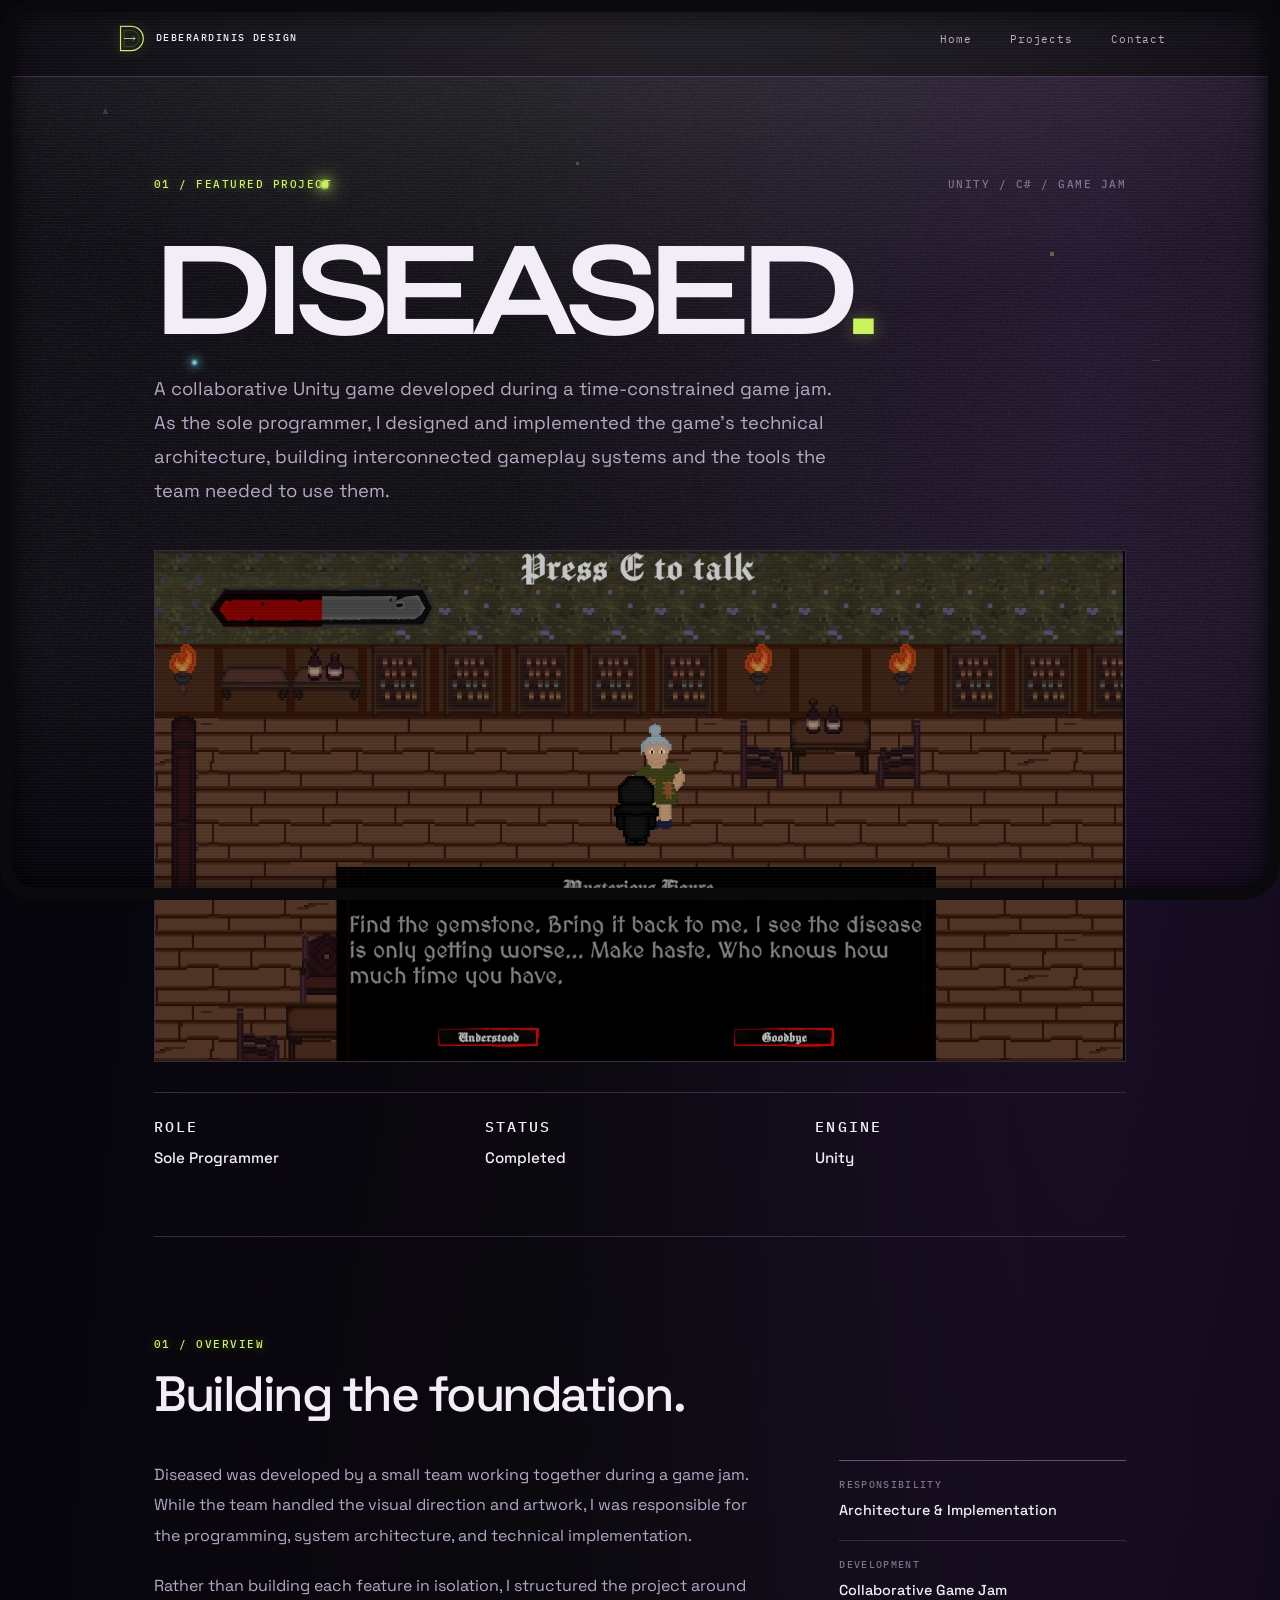
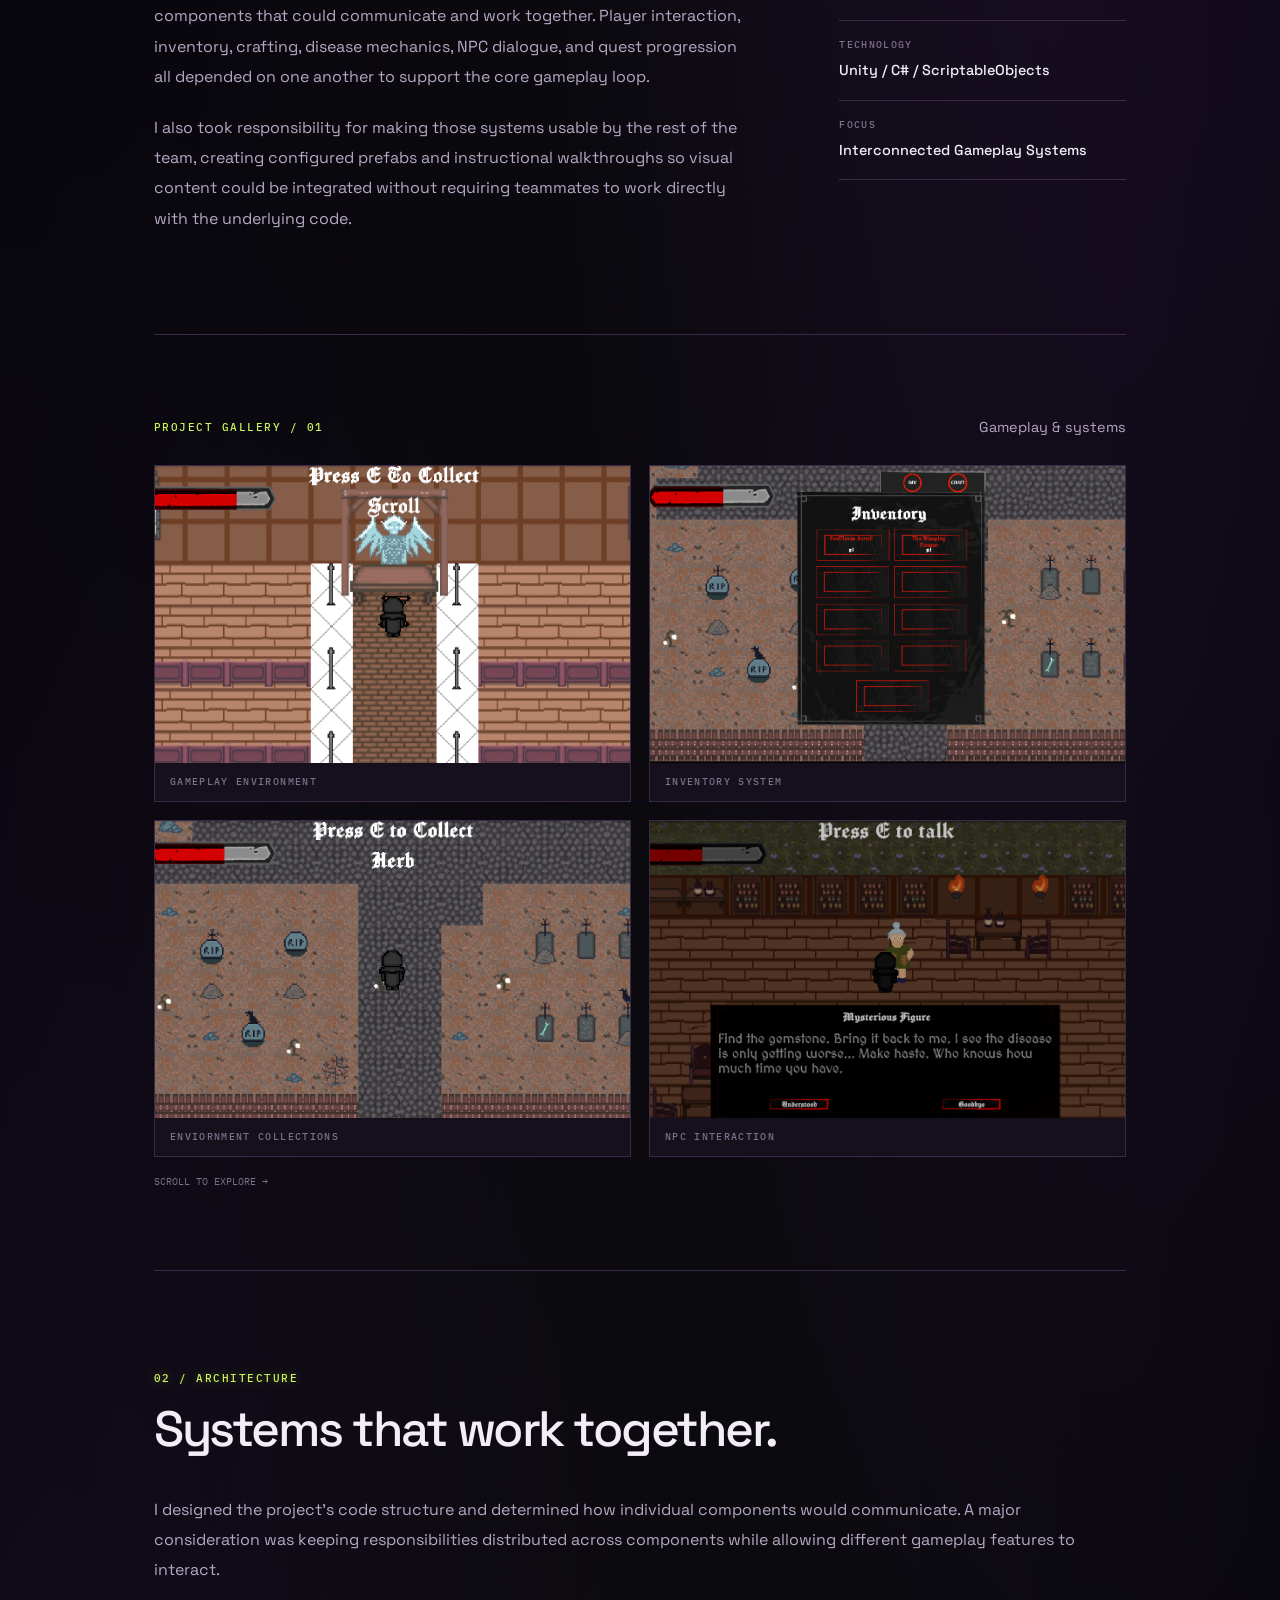
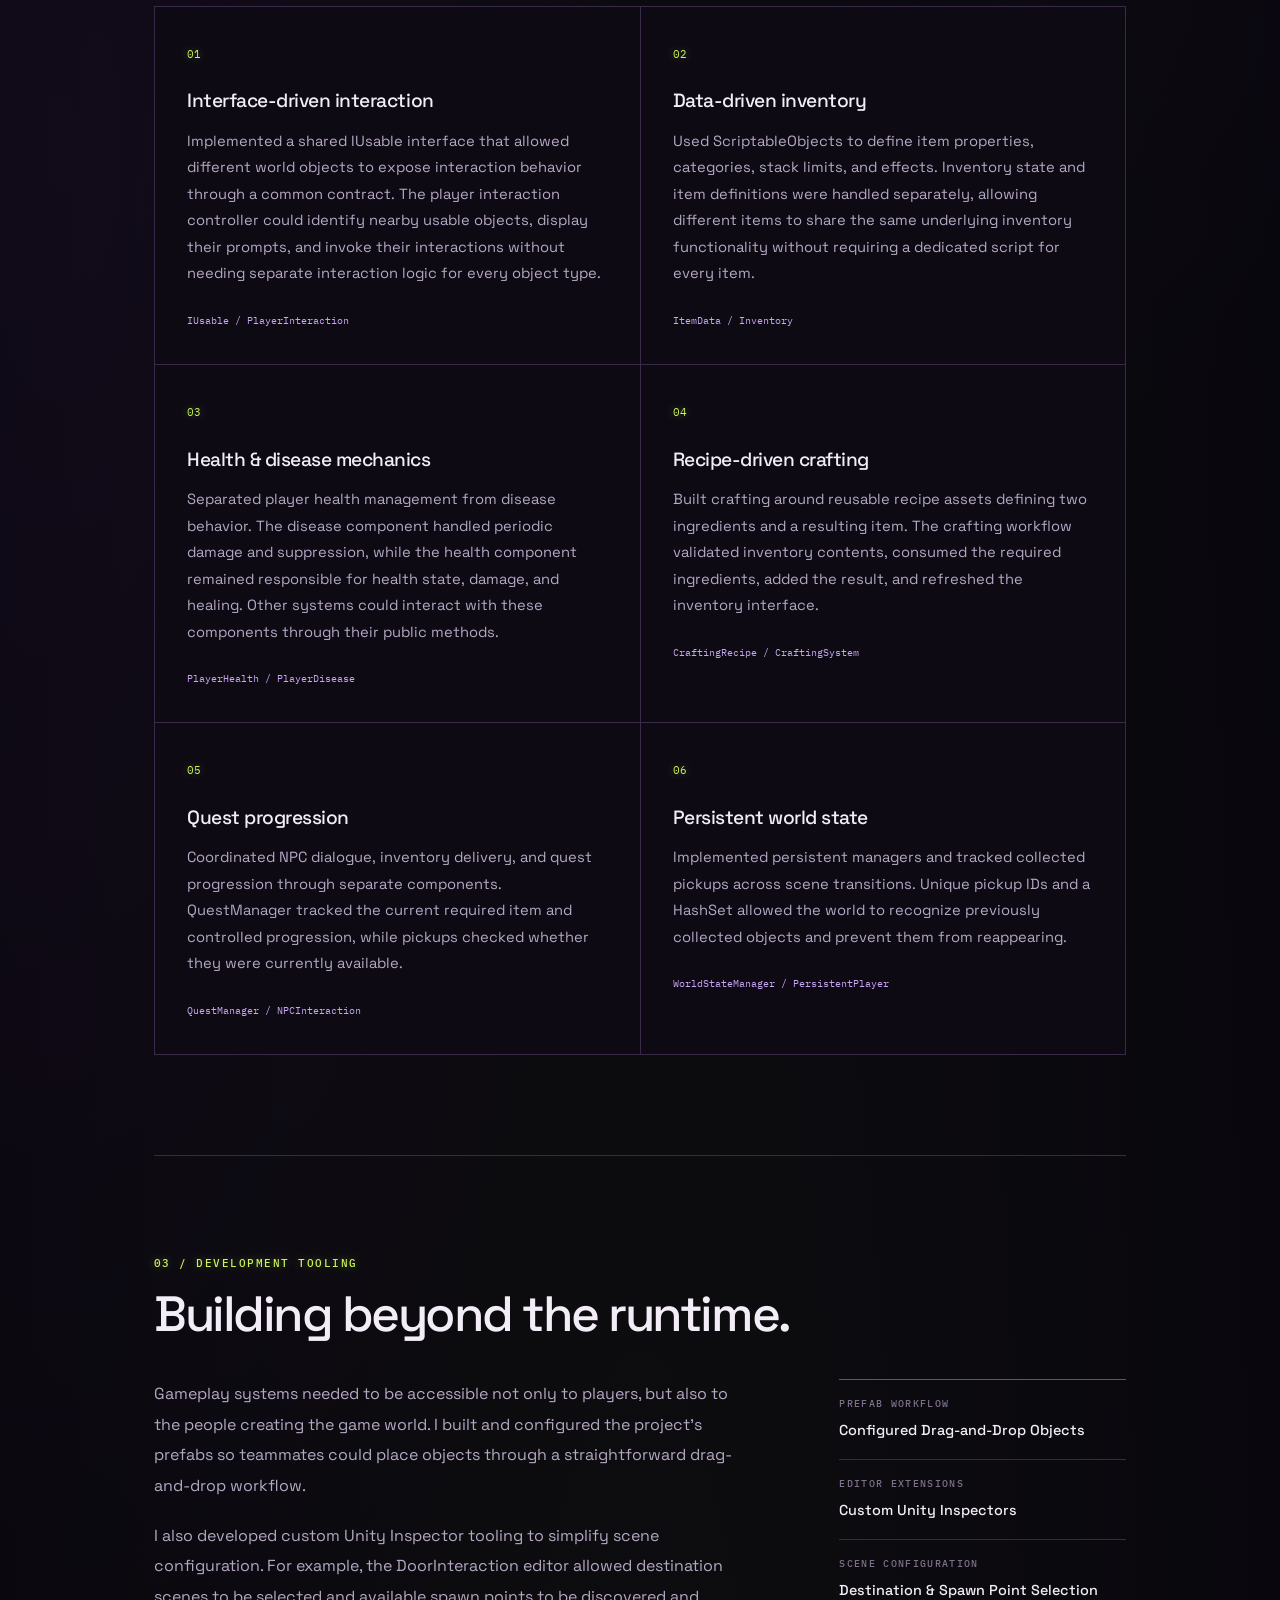
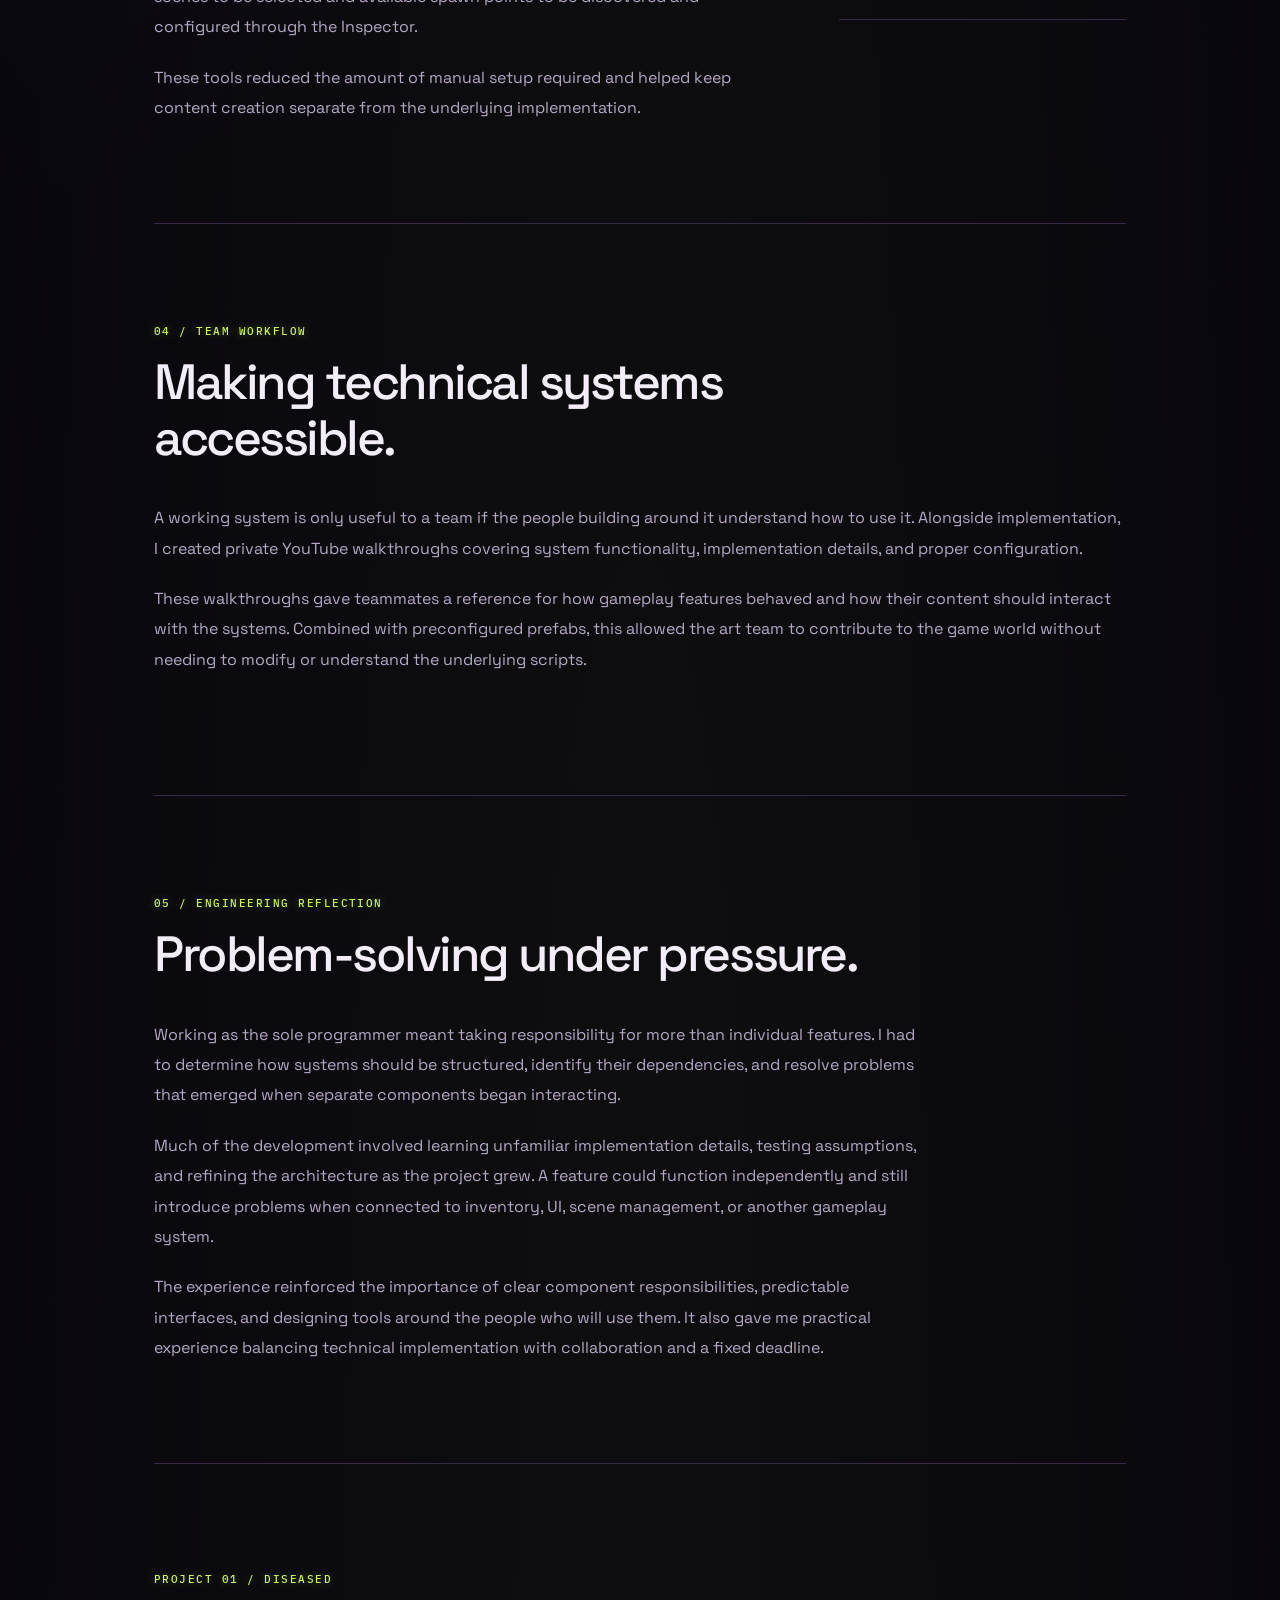
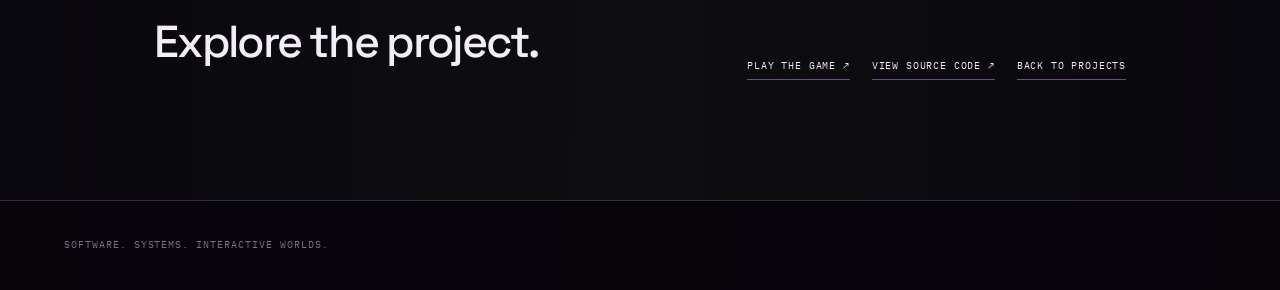
==== commit b55247e3: "Update look/feel" ====
--- a/diseased.html
+++ b/diseased.html
@@ -10,6 +10,26 @@
 </head>
 
 <body>
+        <!-- Atmosphere layers -->
+    <div class="crt-overlay" aria-hidden="true"></div>
+
+    <div class="particles" aria-hidden="true">
+        <!-- geometric particles -->
+        <div class="particle"></div>
+        <div class="particle"></div>
+        <div class="particle"></div>
+        <div class="particle"></div>
+        <div class="particle"></div>
+        <div class="particle"></div>
+        <div class="particle"></div>
+        <div class="particle"></div>
+
+        <!-- glowing orbs -->
+        <div class="orb orb-1"></div>
+        <div class="orb orb-2"></div>
+        <div class="orb orb-3"></div>
+        <div class="orb orb-4"></div>
+    </div>
 
     <!-- NAVIGATION -->
     <header class="site-header">
--- a/css/style.css
+++ b/css/style.css
@@ -1,6 +1,6 @@
 /* =========================================================
-   DEBERARDINIS DESIGN — ACIDWAVE / TECHNICAL EDITORIAL
-   Replacement stylesheet for index.html, diseased.html, tomes.html
+   DEBERARDINIS DESIGN — DARK Y2K / PS2 SIGNAL v2
+   Gritty Neo-Futurism · Groovy Particles · CRT Atmosphere
    ========================================================= */
 
 @import url('https://fonts.googleapis.com/css2?family=IBM+Plex+Mono:wght@400;500;600&family=Space+Grotesk:wght@400;500;600;700&family=Syne:wght@500;600;700;800&display=swap');
@@ -8,24 +8,27 @@
 :root {
     color-scheme: dark;
 
-    --background: #0b0811;
-    --background-raised: #100b19;
-    --surface: #171020;
-    --surface-raised: #20152d;
-    --surface-hover: #281a38;
-
-    --border: #382747;
-    --border-bright: #62417a;
-
-    --text-primary: #f0ebf5;
-    --text-secondary: #b1a5bd;
-    --text-muted: #82758e;
-
-    --purple: #a982d5;
-    --purple-bright: #c19af0;
+    --background: #08060d;
+    --background-raised: #0e0a14;
+    --surface: #15101c;
+    --surface-raised: #1c1426;
+    --surface-hover: #261a33;
+
+    --border: #3a2a4a;
+    --border-bright: #6b4a85;
+    --border-acid: rgba(201, 244, 90, 0.45);
+
+    --text-primary: #f2edf7;
+    --text-secondary: #b5a8c4;
+    --text-muted: #7d708a;
+
+    --purple: #b48ae0;
+    --purple-bright: #c9a6f5;
     --acid: #c9f45a;
     --acid-dim: #8ba83c;
-    --pink: #ef78c8;
+    --acid-glow: rgba(201, 244, 90, 0.38);
+    --pink: #f07acc;
+    --cyan: #7ee8ff;
 
     --font-main: 'Space Grotesk', Arial, sans-serif;
     --font-mono: 'IBM Plex Mono', 'Courier New', monospace;
@@ -34,6 +37,16 @@
     --content-width: 1180px;
     --page-gutter: clamp(22px, 5vw, 72px);
     --section-space: clamp(76px, 10vw, 140px);
+
+    --chrome: linear-gradient(
+        180deg,
+        #f8f6ff 0%,
+        #c8b8e0 28%,
+        #8a6aaa 48%,
+        #e8e0f5 55%,
+        #a890c8 72%,
+        #6a5080 100%
+    );
 }
 
 * {
@@ -50,8 +63,9 @@
 body {
     min-width: 320px;
     background:
-        radial-gradient(ellipse at 82% 8%, rgba(111, 58, 145, .13), transparent 32rem),
-        radial-gradient(ellipse at 8% 44%, rgba(87, 44, 119, .09), transparent 34rem),
+        radial-gradient(ellipse at 85% 5%, rgba(130, 60, 180, 0.16), transparent 36rem),
+        radial-gradient(ellipse at 5% 50%, rgba(90, 40, 130, 0.11), transparent 38rem),
+        radial-gradient(ellipse at 50% 100%, rgba(201, 244, 90, 0.03), transparent 50rem),
         var(--background);
     color: var(--text-primary);
     font-family: var(--font-main);
@@ -59,20 +73,82 @@
     line-height: 1.7;
     -webkit-font-smoothing: antialiased;
     text-rendering: optimizeLegibility;
-}
-
+    position: relative;
+    overflow-x: hidden;
+}
+
+/* Grain + grid */
 body::before {
+    position: fixed;
+    inset: 0;
+    z-index: -2;
+    pointer-events: none;
+    content: "";
+    opacity: 0.22;
+    background-image:
+        url("data:image/svg+xml,%3Csvg viewBox='0 0 256 256' xmlns='http://www.w3.org/2000/svg'%3E%3Cfilter id='n'%3E%3CfeTurbulence type='fractalNoise' baseFrequency='0.85' numOctaves='4' stitchTiles='stitch'/%3E%3C/filter%3E%3Crect width='100%25' height='100%25' filter='url(%23n)' opacity='0.55'/%3E%3C/svg%3E"),
+        linear-gradient(rgba(190, 151, 225, 0.04) 1px, transparent 1px),
+        linear-gradient(90deg, rgba(190, 151, 225, 0.04) 1px, transparent 1px);
+    background-size: 180px 180px, 48px 48px, 48px 48px;
+    mask-image: linear-gradient(to bottom, black 0%, black 70%, transparent 100%);
+}
+
+/* Scanlines */
+body::after {
     position: fixed;
     inset: 0;
     z-index: -1;
     pointer-events: none;
     content: "";
-    opacity: .18;
-    background-image:
-        linear-gradient(rgba(190, 151, 225, .035) 1px, transparent 1px),
-        linear-gradient(90deg, rgba(190, 151, 225, .035) 1px, transparent 1px);
-    background-size: 48px 48px;
-    mask-image: linear-gradient(to bottom, black, transparent 78%);
+    background: repeating-linear-gradient(
+        0deg,
+        transparent,
+        transparent 2px,
+        rgba(0, 0, 0, 0.035) 2px,
+        rgba(0, 0, 0, 0.035) 4px
+    );
+    opacity: 0.4;
+    mix-blend-mode: multiply;
+}
+
+/* ========== CRT VIGNETTE + SLIGHT CURVE FEEL ========== */
+.crt-overlay {
+    position: fixed;
+    inset: 0;
+    z-index: 9998;
+    pointer-events: none;
+    
+    /* Rounds the viewport corners like a physical CRT bezel */
+    border-radius: 36px; 
+    
+    /* Simulates thick curved glass rim & chromatic RGB fringing */
+    box-shadow: 
+        inset 0 0 0 12px #0a0a0c, /* Physical outer monitor bezel */
+        inset 0 0 24px 12px rgba(0, 0, 0, 0.8), /* Deep glass edge bevel */
+        inset 3px 0 12px rgba(255, 0, 85, 0.25), /* Left/Top magenta phosphor bleed */
+        inset -3px 0 12px rgba(0, 240, 255, 0.25), /* Right/Bottom cyan phosphor bleed */
+        inset 0 2px 15px rgba(255, 255, 255, 0.35); /* Top glass rim catchlight */
+
+    /* Glossy convex screen glare without darkening the middle */
+    background: 
+        radial-gradient(
+            ellipse 120% 80% at 50% -10%,
+            rgba(255, 255, 255, 0.14) 0%,
+            rgba(255, 255, 255, 0.03) 45%,
+            transparent 60%
+        ),
+        repeating-linear-gradient(
+            0deg,
+            rgba(255, 255, 255, 0.03) 0px,
+            rgba(255, 255, 255, 0.03) 1px,
+            transparent 1px,
+            transparent 3px
+        );
+}
+
+/* Soft edge curvature illusion */
+body {
+    /* subtle perspective tilt on the whole page content */
 }
 
 img {
@@ -109,7 +185,7 @@
     background: var(--acid);
 }
 
-/* Small recurring technical language */
+/* Technical labels */
 .eyebrow,
 .hero-topline,
 .hero-footer,
@@ -126,11 +202,106 @@
 .meta-label,
 .section-number {
     font-family: var(--font-mono);
-    font-size: .68rem;
+    font-size: 0.66rem;
     font-weight: 500;
-    letter-spacing: .12em;
+    letter-spacing: 0.14em;
     line-height: 1.5;
     text-transform: uppercase;
+}
+
+/* ========== FLOATING GEOMETRIC PARTICLES + GLOWING ORBS ========== */
+.particles {
+    position: fixed;
+    inset: 0;
+    z-index: -1;
+    pointer-events: none;
+    overflow: hidden;
+}
+
+/* Small geometric fragments */
+.particle {
+    position: absolute;
+    background: var(--purple);
+    opacity: 0.25;
+    animation: float-particle 18s linear infinite;
+}
+
+.particle:nth-child(1) { width: 6px; height: 6px; top: 12%; left: 8%;  animation-duration: 22s; animation-delay: 0s;   clip-path: polygon(50% 0%, 0% 100%, 100% 100%); }
+.particle:nth-child(2) { width: 4px; height: 4px; top: 28%; left: 82%; animation-duration: 19s; animation-delay: -4s;  background: var(--acid); opacity: 0.35; }
+.particle:nth-child(3) { width: 8px; height: 1px; top: 55%; left: 15%; animation-duration: 25s; animation-delay: -8s;  }
+.particle:nth-child(4) { width: 5px; height: 5px; top: 72%; left: 70%; animation-duration: 17s; animation-delay: -2s;  clip-path: polygon(50% 0%, 0% 100%, 100% 100%); background: var(--cyan); opacity: 0.2; }
+.particle:nth-child(5) { width: 3px; height: 3px; top: 18%; left: 45%; animation-duration: 21s; animation-delay: -6s;  background: var(--acid); }
+.particle:nth-child(6) { width: 7px; height: 1px; top: 40%; left: 90%; animation-duration: 23s; animation-delay: -10s; }
+.particle:nth-child(7) { width: 4px; height: 4px; top: 85%; left: 25%; animation-duration: 20s; animation-delay: -3s;  clip-path: polygon(0 0, 100% 0, 50% 100%); }
+.particle:nth-child(8) { width: 5px; height: 5px; top: 8%;  left: 60%; animation-duration: 26s; animation-delay: -7s;  background: var(--pink); opacity: 0.22; }
+
+/* Glowing orbs that drift + leave soft trail */
+.orb {
+    position: absolute;
+    border-radius: 50%;
+    filter: blur(1px);
+    animation: orb-drift 28s ease-in-out infinite;
+    pointer-events: none;
+}
+
+.orb-1 {
+    width: 9px;
+    height: 9px;
+    background: var(--acid);
+    box-shadow: 0 0 12px 4px var(--acid-glow), 0 0 24px 8px rgba(201, 244, 90, 0.15);
+    top: 20%;
+    left: 25%;
+    animation-duration: 26s;
+}
+
+.orb-2 {
+    width: 7px;
+    height: 7px;
+    background: var(--purple-bright);
+    box-shadow: 0 0 14px 5px rgba(201, 166, 245, 0.4), 0 0 28px 10px rgba(180, 120, 230, 0.15);
+    top: 65%;
+    left: 70%;
+    animation-duration: 32s;
+    animation-delay: -8s;
+}
+
+.orb-3 {
+    width: 5px;
+    height: 5px;
+    background: var(--cyan);
+    box-shadow: 0 0 10px 3px rgba(126, 232, 255, 0.45);
+    top: 40%;
+    left: 15%;
+    animation-duration: 24s;
+    animation-delay: -4s;
+}
+
+.orb-4 {
+    width: 6px;
+    height: 6px;
+    background: var(--pink);
+    box-shadow: 0 0 11px 4px rgba(240, 122, 204, 0.35);
+    top: 80%;
+    left: 40%;
+    animation-duration: 30s;
+    animation-delay: -12s;
+}
+
+@keyframes float-particle {
+    0%   { transform: translate(0, 0) rotate(0deg); opacity: 0.15; }
+    25%  { transform: translate(40px, -60px) rotate(90deg); opacity: 0.35; }
+    50%  { transform: translate(-20px, -120px) rotate(180deg); opacity: 0.2; }
+    75%  { transform: translate(60px, -80px) rotate(270deg); opacity: 0.3; }
+    100% { transform: translate(0, -160px) rotate(360deg); opacity: 0.1; }
+}
+
+@keyframes orb-drift {
+    0%   { transform: translate(0, 0) scale(1); }
+    20%  { transform: translate(80px, -40px) scale(1.1); }
+    40%  { transform: translate(140px, 30px) scale(0.9); }
+    60%  { transform: translate(60px, 90px) scale(1.15); }
+    80%  { transform: translate(-50px, 40px) scale(0.95); }
+    100% { transform: translate(0, 0) scale(1); }
 }
 
 /* NAVIGATION */
@@ -138,10 +309,10 @@
     position: sticky;
     top: 0;
     z-index: 100;
-    border-bottom: 1px solid rgba(91, 67, 111, .55);
-    background: rgba(11, 8, 17, .88);
-    backdrop-filter: blur(18px);
-    -webkit-backdrop-filter: blur(18px);
+    border-bottom: 1px solid rgba(100, 70, 130, 0.55);
+    background: rgba(8, 6, 13, 0.9);
+    backdrop-filter: blur(20px) saturate(1.2);
+    -webkit-backdrop-filter: blur(20px) saturate(1.2);
 }
 
 .navbar {
@@ -167,19 +338,21 @@
     width: 31px;
     height: 31px;
     color: var(--acid);
-    transition: transform .35s ease, color .25s ease;
+    transition: transform 0.4s cubic-bezier(0.2, 0.8, 0.2, 1), color 0.25s ease, filter 0.25s ease;
+    filter: drop-shadow(0 0 6px var(--acid-glow));
 }
 
 .logo:hover .brand-mark {
     color: var(--purple-bright);
-    transform: rotate(-8deg);
+    transform: rotate(-12deg) scale(1.05);
+    filter: drop-shadow(0 0 10px rgba(201, 166, 245, 0.5));
 }
 
 .brand-name {
     font-family: var(--font-mono);
-    font-size: .67rem;
+    font-size: 0.65rem;
     font-weight: 500;
-    letter-spacing: .12em;
+    letter-spacing: 0.14em;
 }
 
 .nav-links {
@@ -193,9 +366,9 @@
     position: relative;
     color: var(--text-secondary);
     font-family: var(--font-mono);
-    font-size: .7rem;
-    letter-spacing: .06em;
-    transition: color .2s ease;
+    font-size: 0.68rem;
+    letter-spacing: 0.08em;
+    transition: color 0.2s ease;
 }
 
 .nav-links a::after {
@@ -208,7 +381,8 @@
     background: var(--acid);
     transform: scaleX(0);
     transform-origin: left;
-    transition: transform .25s ease;
+    transition: transform 0.3s cubic-bezier(0.2, 0.8, 0.2, 1);
+    box-shadow: 0 0 8px var(--acid-glow);
 }
 
 .nav-links a:hover {
@@ -224,7 +398,7 @@
     position: relative;
     isolation: isolate;
     width: min(100%, 1440px);
-    min-height: min(760px, calc(100svh - 76px));
+    min-height: min(720px, calc(100svh - 76px));
     margin: 0 auto;
     padding: 34px var(--page-gutter) 26px;
     display: flex;
@@ -236,19 +410,34 @@
 
 .hero::after {
     position: absolute;
-    top: 20%;
-    right: 9%;
+    top: 18%;
+    right: 7%;
     z-index: -1;
-    width: clamp(220px, 34vw, 490px);
+    width: clamp(240px, 36vw, 520px);
     aspect-ratio: 1;
     content: "";
-    border: 1px solid rgba(169, 130, 213, .23);
+    border: 1px solid rgba(169, 130, 213, 0.28);
     border-radius: 50%;
+    background:
+        repeating-radial-gradient(
+            circle,
+            transparent 0 28px,
+            rgba(169, 130, 213, 0.055) 29px 30px,
+            transparent 31px 52px
+        ),
+        radial-gradient(circle, rgba(130, 60, 180, 0.12), transparent 68%);
     box-shadow:
-        0 0 0 28px rgba(169, 130, 213, .025),
-        0 0 0 74px rgba(169, 130, 213, .018),
-        inset 0 0 90px rgba(169, 130, 213, .07);
-    transform: translate(12%, 2%);
+        0 0 0 32px rgba(169, 130, 213, 0.03),
+        0 0 0 80px rgba(169, 130, 213, 0.02),
+        0 0 60px rgba(140, 70, 190, 0.18),
+        inset 0 0 100px rgba(169, 130, 213, 0.09);
+    transform: translate(10%, 0%) rotate(-14deg);
+    animation: signal-pulse 7s ease-in-out infinite alternate; /* faster */
+}
+
+@keyframes signal-pulse {
+    0%   { opacity: 0.8;  transform: translate(10%, 0%) rotate(-14deg) scale(1); }
+    100% { opacity: 1;    transform: translate(6%, 3%) rotate(-9deg) scale(1.04); }
 }
 
 .hero-topline,
@@ -259,39 +448,47 @@
     gap: 18px;
     color: var(--text-muted);
     font-family: var(--font-mono);
-    font-size: .65rem;
-    letter-spacing: .12em;
+    font-size: 0.63rem;
+    letter-spacing: 0.14em;
     text-transform: uppercase;
 }
 
 .hero-topline span:first-child {
     color: var(--acid);
+    text-shadow: 0 0 12px var(--acid-glow);
 }
 
 .hero-content {
     position: relative;
     z-index: 1;
-    width: min(100%, 820px);
-    padding: clamp(76px, 11vw, 145px) 0 clamp(64px, 9vw, 112px);
+    width: min(100%, 960px);
+    padding: clamp(66px, 9vw, 116px) 0 clamp(54px, 7vw, 88px);
 }
 
 .hero .eyebrow {
     margin-bottom: 26px;
     color: var(--purple-bright);
+    text-shadow: 0 0 18px rgba(201, 166, 245, 0.3);
 }
 
 .hero h1 {
-    max-width: 780px;
+    max-width: 980px;
     font-family: var(--font-main);
-    font-size: clamp(3.1rem, 7.2vw, 6.6rem);
+    font-size: clamp(3.1rem, 6.2vw, 6rem);
     font-weight: 500;
-    letter-spacing: -.075em;
-    line-height: .98;
+    letter-spacing: -0.075em;
+    line-height: 0.98;
     text-transform: none;
 }
 
 .hero h1 span {
-    color: var(--purple-bright);
+    display: inline-block;
+    white-space: nowrap;
+    background: var(--chrome);
+    -webkit-background-clip: text;
+    background-clip: text;
+    color: transparent;
+    filter: drop-shadow(0 0 18px rgba(180, 140, 220, 0.25));
 }
 
 .hero-bottom {
@@ -306,7 +503,7 @@
 .hero-description {
     max-width: 430px;
     color: var(--text-secondary);
-    font-size: clamp(.98rem, 1.4vw, 1.1rem);
+    font-size: clamp(0.98rem, 1.4vw, 1.1rem);
     line-height: 1.75;
 }
 
@@ -316,9 +513,9 @@
     border-bottom: 1px solid var(--acid-dim);
     color: var(--acid);
     font-family: var(--font-mono);
-    font-size: .68rem;
-    letter-spacing: .08em;
-    transition: color .2s ease, border-color .2s ease;
+    font-size: 0.66rem;
+    letter-spacing: 0.1em;
+    transition: color 0.2s ease, border-color 0.2s ease, text-shadow 0.2s ease;
 }
 
 .hero-link span {
@@ -329,17 +526,19 @@
 .hero-link:hover {
     border-color: var(--purple-bright);
     color: var(--purple-bright);
+    text-shadow: 0 0 14px rgba(201, 166, 245, 0.45);
 }
 
 .hero-watermark {
     position: absolute;
-    top: 23%;
-    right: 11%;
+    top: 22%;
+    right: 9%;
     z-index: -1;
     width: clamp(180px, 29vw, 390px);
-    color: rgba(169, 130, 213, .18);
+    color: rgba(169, 130, 213, 0.22);
     pointer-events: none;
-    transform: rotate(8deg);
+    transform: rotate(9deg);
+    filter: drop-shadow(0 0 22px rgba(140, 70, 190, 0.2));
 }
 
 .hero-watermark svg {
@@ -347,9 +546,38 @@
     height: auto;
 }
 
+.hero-watermark::before {
+    position: absolute;
+    inset: 10%;
+    z-index: -1;
+    content: "";
+    border-radius: 50%;
+    background: radial-gradient(
+        circle,
+        rgba(160, 80, 210, 0.25),
+        rgba(100, 40, 150, 0.1) 40%,
+        transparent 70%
+    );
+    filter: blur(28px);
+}
+
+.hero-watermark::after {
+    position: absolute;
+    top: 12%;
+    right: 5%;
+    width: 52px;
+    height: 52px;
+    content: "";
+    border: 1px solid rgba(201, 244, 90, 0.4);
+    background: linear-gradient(135deg, rgba(201, 244, 90, 0.12), transparent 60%);
+    clip-path: polygon(0 0, 100% 15%, 82% 100%, 12% 80%);
+    transform: rotate(19deg) translate(8px, -5px);
+    box-shadow: 0 0 20px rgba(169, 130, 213, 0.25), 0 0 8px var(--acid-glow);
+}
+
 .hero-footer {
     padding-top: 20px;
-    border-top: 1px solid rgba(91, 67, 111, .45);
+    border-top: 1px solid rgba(100, 70, 130, 0.4);
 }
 
 /* GENERAL SECTIONS */
@@ -367,6 +595,7 @@
 .section-heading .eyebrow {
     margin-bottom: 17px;
     color: var(--acid);
+    text-shadow: 0 0 12px var(--acid-glow);
 }
 
 .section-heading h2 {
@@ -374,7 +603,7 @@
     font-family: var(--font-main);
     font-size: clamp(2rem, 4.3vw, 3.5rem);
     font-weight: 500;
-    letter-spacing: -.055em;
+    letter-spacing: -0.055em;
     line-height: 1.08;
 }
 
@@ -387,9 +616,10 @@
 /* ABOUT */
 .about {
     display: grid;
-    grid-template-columns: minmax(220px, .85fr) minmax(0, 1.15fr);
+    grid-template-columns: minmax(220px, 0.85fr) minmax(0, 1.15fr);
     gap: clamp(45px, 9vw, 130px);
     border-bottom: 1px solid var(--border);
+    padding-top: clamp(54px, 6.5vw, 88px);
 }
 
 .about .section-heading {
@@ -411,7 +641,7 @@
     margin-bottom: 0;
 }
 
-/* PROJECT GRID */
+/* ========== PROJECT CARDS – DISTORT / SKEW ON HOVER ========== */
 .projects {
     max-width: 1440px;
 }
@@ -421,6 +651,7 @@
     grid-template-columns: repeat(2, minmax(0, 1fr));
     gap: 24px;
     align-items: stretch;
+    perspective: 1400px; /* deeper space for the distortion */
 }
 
 .project-card-link {
@@ -436,18 +667,53 @@
     min-width: 0;
     overflow: hidden;
     border: 1px solid var(--border);
-    background: linear-gradient(145deg, rgba(32, 21, 45, .94), rgba(17, 12, 24, .98));
-    transition: border-color .25s ease, transform .25s ease, background .25s ease;
+    background: linear-gradient(150deg, rgba(28, 20, 38, 0.95), rgba(12, 9, 18, 0.98));
+    transition:
+        border-color 0.4s ease,
+        transform 0.5s cubic-bezier(0.22, 1, 0.36, 1),
+        box-shadow 0.4s ease,
+        filter 0.4s ease;
+    transform-style: preserve-3d;
+    will-change: transform, filter;
 }
 
 .project-card:hover {
     border-color: var(--border-bright);
-    background: linear-gradient(145deg, rgba(40, 26, 56, .98), rgba(17, 12, 24, .98));
-    transform: translateY(-4px);
+    
+    /* Much more aggressive multi-axis distortion */
+    transform: 
+        translateY(-10px) 
+        rotateX(6deg) 
+        rotateY(-7deg) 
+        skewX(-4deg) 
+        skewY(1.5deg) 
+        scale(1.03) 
+        scaleY(1.02);
+    
+    box-shadow:
+        0 22px 50px rgba(0, 0, 0, 0.55),
+        0 0 0 1px rgba(169, 130, 213, 0.25),
+        0 0 40px rgba(140, 80, 200, 0.18),
+        inset 0 0 30px rgba(201, 166, 245, 0.04);
+    
+    /* Subtle signal corruption */
+    filter: contrast(1.08) saturate(1.12);
 }
 
 .project-card.featured {
-    border-color: rgba(169, 130, 213, .65);
+    border-color: rgba(169, 130, 213, 0.7);
+    box-shadow: 0 0 0 1px rgba(169, 130, 213, 0.2);
+}
+
+.project-card.featured:hover {
+    transform: 
+        translateY(-10px) 
+        rotateX(5deg) 
+        rotateY(6deg) 
+        skewX(3.5deg) 
+        skewY(-1.2deg) 
+        scale(1.03) 
+        scaleY(1.015);
 }
 
 .project-image {
@@ -457,8 +723,8 @@
     overflow: hidden;
     border-bottom: 1px solid var(--border);
     background:
-        radial-gradient(ellipse at 70% 25%, rgba(169, 130, 213, .3), transparent 40%),
-        linear-gradient(135deg, #21152e, #0d0914 72%);
+        radial-gradient(ellipse at 70% 25%, rgba(169, 130, 213, 0.32), transparent 42%),
+        linear-gradient(135deg, #1f152c, #0a0810 75%);
 }
 
 .project-image img {
@@ -466,25 +732,43 @@
     height: 100%;
     min-height: 220px;
     object-fit: cover;
-    transition: transform .55s cubic-bezier(.2, .7, .2, 1), filter .35s ease;
+    transition: transform 0.6s cubic-bezier(0.2, 0.7, 0.2, 1), filter 0.4s ease;
 }
 
 .project-card:hover .project-image img {
-    filter: saturate(1.08);
-    transform: scale(1.035);
+    filter: saturate(1.2) contrast(1.08) brightness(1.03);
+    transform: scale(1.07) translateX(4px);
+}
+
+.project-card::after {
+    content: "";
+    position: absolute;
+    inset: 0;
+    pointer-events: none;
+    border: 1px solid transparent;
+    transition: border-color 0.4s ease, opacity 0.4s ease;
+    opacity: 0;
+    z-index: 2;
+}
+
+.project-card:hover::after {
+    border-color: rgba(201, 244, 90, 0.15);
+    opacity: 1;
+    box-shadow: inset 0 0 20px rgba(201, 244, 90, 0.05);
 }
 
 .project-image > span {
     position: absolute;
     top: 16px;
     left: 17px;
-    padding: 6px 9px;
-    border: 1px solid rgba(201, 244, 90, .45);
-    background: rgba(11, 8, 17, .78);
+    padding: 6px 10px;
+    border: 1px solid var(--border-acid);
+    background: rgba(8, 6, 13, 0.82);
     color: var(--acid);
     font-family: var(--font-mono);
-    font-size: .61rem;
-    letter-spacing: .1em;
+    font-size: 0.6rem;
+    letter-spacing: 0.12em;
+    text-shadow: 0 0 8px var(--acid-glow);
 }
 
 .project-info {
@@ -494,7 +778,7 @@
 .project-type {
     margin-bottom: 13px;
     color: var(--purple-bright);
-    font-size: .62rem;
+    font-size: 0.6rem;
 }
 
 .project-info h3 {
@@ -503,13 +787,13 @@
     font-family: var(--font-main);
     font-size: clamp(1.6rem, 2.5vw, 2.15rem);
     font-weight: 500;
-    letter-spacing: -.05em;
+    letter-spacing: -0.05em;
     line-height: 1.1;
 }
 
 .project-info > p:not(.project-type):not(.project-status) {
     max-width: 590px;
-    font-size: .94rem;
+    font-size: 0.94rem;
     line-height: 1.8;
 }
 
@@ -522,18 +806,20 @@
 
 .tech-stack span {
     padding: 5px 9px;
-    border: 1px solid rgba(91, 67, 111, .7);
+    border: 1px solid rgba(100, 70, 130, 0.65);
     color: var(--text-secondary);
     font-family: var(--font-mono);
-    font-size: .62rem;
-    letter-spacing: .04em;
+    font-size: 0.6rem;
+    letter-spacing: 0.05em;
+    background: rgba(0, 0, 0, 0.2);
 }
 
 .project-status {
     display: inline-block;
     margin-top: 22px;
     color: var(--acid);
-    font-size: .62rem;
+    font-size: 0.6rem;
+    text-shadow: 0 0 10px var(--acid-glow);
 }
 
 .project-links {
@@ -549,17 +835,19 @@
     border-bottom: 1px solid var(--border-bright);
     color: var(--text-primary);
     font-family: var(--font-mono);
-    font-size: .67rem;
-    letter-spacing: .06em;
+    font-size: 0.65rem;
+    letter-spacing: 0.08em;
     text-transform: uppercase;
-    transition: color .2s ease, border-color .2s ease;
+    transition: color 0.2s ease, border-color 0.2s ease, text-shadow 0.2s ease;
 }
 
 .project-links a:hover {
     border-color: var(--acid);
     color: var(--acid);
-}
-
+    text-shadow: 0 0 12px var(--acid-glow);
+}
+
+/* Placeholders */
 .placeholder-horror,
 .placeholder-qorvian,
 .placeholder-cyberintel {
@@ -570,33 +858,34 @@
 
 .placeholder-horror {
     background:
-        radial-gradient(ellipse at 72% 25%, rgba(190, 65, 115, .22), transparent 30%),
-        linear-gradient(135deg, #291321, #100a17 68%);
+        radial-gradient(ellipse at 72% 25%, rgba(210, 60, 120, 0.25), transparent 32%),
+        linear-gradient(135deg, #2a1220, #0c0812 70%);
 }
 
 .placeholder-qorvian {
     background:
-        radial-gradient(circle at 65% 40%, rgba(169, 130, 213, .28), transparent 28%),
-        linear-gradient(135deg, #21152f, #0d0914 72%);
+        radial-gradient(circle at 65% 40%, rgba(169, 130, 213, 0.32), transparent 30%),
+        linear-gradient(135deg, #1f142c, #0a0810 74%);
 }
 
 .placeholder-cyberintel {
     background:
-        repeating-linear-gradient(135deg, transparent 0 18px, rgba(201, 244, 90, .035) 18px 19px),
-        linear-gradient(135deg, #182018, #0d0914 72%);
+        repeating-linear-gradient(135deg, transparent 0 16px, rgba(201, 244, 90, 0.04) 16px 17px),
+        linear-gradient(135deg, #162018, #0a0810 74%);
 }
 
 .placeholder-horror::after,
 .placeholder-qorvian::after,
 .placeholder-cyberintel::after {
     position: absolute;
-    right: 10%;
-    bottom: 13%;
-    width: 38%;
-    height: 45%;
+    right: 9%;
+    bottom: 12%;
+    width: 36%;
+    height: 44%;
     content: "";
-    border: 1px solid rgba(201, 244, 90, .22);
-    transform: skew(-12deg) rotate(-8deg);
+    border: 1px solid rgba(201, 244, 90, 0.28);
+    transform: skew(-14deg) rotate(-9deg);
+    box-shadow: 0 0 18px rgba(169, 130, 213, 0.15);
 }
 
 .placeholder-horror > span,
@@ -610,7 +899,7 @@
 .skills {
     border-top: 1px solid var(--border);
     border-bottom: 1px solid var(--border);
-    background: rgba(20, 14, 29, .5);
+    background: rgba(18, 12, 26, 0.55);
 }
 
 .skills-grid {
@@ -625,22 +914,16 @@
     border-right: 1px solid var(--border);
 }
 
-.skill-group:first-child {
-    padding-left: 0;
-}
-
-.skill-group:last-child {
-    padding-right: 0;
-    border-right: 0;
-}
+.skill-group:first-child { padding-left: 0; }
+.skill-group:last-child  { padding-right: 0; border-right: 0; }
 
 .skill-group h3 {
     margin-bottom: 20px;
     color: var(--purple-bright);
     font-family: var(--font-mono);
-    font-size: .72rem;
+    font-size: 0.7rem;
     font-weight: 500;
-    letter-spacing: .08em;
+    letter-spacing: 0.1em;
     text-transform: uppercase;
 }
 
@@ -650,9 +933,9 @@
     font-size: 1.03rem;
 }
 
-/* CONTACT */
+/* CONTACT + BUTTON */
 .contact {
-    padding-bottom: calc(var(--section-space) * .85);
+    padding-bottom: calc(var(--section-space) * 0.85);
 }
 
 .contact > p {
@@ -667,24 +950,26 @@
     align-items: center;
     justify-content: center;
     min-height: 48px;
-    padding: 12px 19px;
+    padding: 12px 20px;
     border: 1px solid var(--acid);
     font-family: var(--font-mono);
-    font-size: .69rem;
-    letter-spacing: .07em;
+    font-size: 0.67rem;
+    letter-spacing: 0.09em;
     text-transform: uppercase;
-    transition: color .2s ease, background .2s ease, transform .2s ease;
+    transition: color 0.2s ease, background 0.2s ease, transform 0.2s ease, box-shadow 0.2s ease;
 }
 
 .button-primary {
     background: var(--acid);
-    color: #171b0b;
+    color: #12150a;
+    box-shadow: 0 0 20px var(--acid-glow);
 }
 
 .button-primary:hover {
     background: transparent;
     color: var(--acid);
     transform: translateY(-2px);
+    box-shadow: 0 0 28px var(--acid-glow);
 }
 
 /* FOOTER */
@@ -697,18 +982,18 @@
     justify-content: space-between;
     gap: 18px;
     border-top: 1px solid var(--border);
-    background: rgba(10, 7, 15, .8);
+    background: rgba(6, 4, 10, 0.85);
 }
 
 .site-footer p {
     color: var(--text-muted);
     font-family: var(--font-mono);
-    font-size: .62rem;
-    letter-spacing: .08em;
+    font-size: 0.6rem;
+    letter-spacing: 0.1em;
     text-transform: uppercase;
 }
 
-/* PROJECT DETAIL PAGES */
+/* PROJECT DETAIL PAGES (kept intact) */
 .project-page {
     width: min(100%, 1100px);
     margin: 0 auto;
@@ -730,6 +1015,7 @@
 
 .project-hero-meta span:first-child {
     color: var(--acid);
+    text-shadow: 0 0 10px var(--acid-glow);
 }
 
 .project-hero-title {
@@ -738,12 +1024,13 @@
     font-family: var(--font-display);
     font-size: clamp(3.6rem, 11vw, 8.5rem);
     font-weight: 700;
-    letter-spacing: -.085em;
-    line-height: .92;
+    letter-spacing: -0.085em;
+    line-height: 0.92;
 }
 
 .title-period {
     color: var(--acid);
+    text-shadow: 0 0 18px var(--acid-glow);
 }
 
 .project-hero-description {
@@ -782,50 +1069,42 @@
     gap: 7px;
 }
 
-.project-hero-footer span {
-    color: var(--text-muted);
-}
+.project-hero-footer span { color: var(--text-muted); }
 
 .project-hero-footer strong,
 .project-hero-footer div > span:not(.meta-label) {
     color: var(--text-primary);
-    font-size: .95rem;
+    font-size: 0.95rem;
     font-weight: 500;
 }
 
-/* Project content sections */
 .project-section {
     padding: clamp(65px, 8vw, 100px) 0;
     border-bottom: 1px solid var(--border);
 }
 
-.project-section-heading {
-    margin-bottom: 38px;
-}
+.project-section-heading { margin-bottom: 38px; }
 
 .project-section-heading > span {
     display: block;
     margin-bottom: 14px;
     color: var(--acid);
-}
-
-.project-section-heading h2,
-.section-heading h2 {
-    font-family: var(--font-main);
-    font-weight: 500;
-    letter-spacing: -.05em;
+    text-shadow: 0 0 10px var(--acid-glow);
 }
 
 .project-section-heading h2 {
     max-width: 760px;
     color: var(--text-primary);
+    font-family: var(--font-main);
     font-size: clamp(1.9rem, 4vw, 3.1rem);
+    font-weight: 500;
+    letter-spacing: -0.05em;
     line-height: 1.12;
 }
 
 .project-overview-grid {
     display: grid;
-    grid-template-columns: minmax(0, 1.35fr) minmax(220px, .65fr);
+    grid-template-columns: minmax(0, 1.35fr) minmax(220px, 0.65fr);
     gap: clamp(35px, 7vw, 90px);
 }
 
@@ -840,9 +1119,7 @@
 
 .project-overview-grid p:last-child,
 .project-reflection-content p:last-child,
-.section-content p:last-child {
-    margin-bottom: 0;
-}
+.section-content p:last-child { margin-bottom: 0; }
 
 .project-facts {
     align-self: start;
@@ -859,22 +1136,16 @@
 
 .project-facts span {
     color: var(--text-muted);
-    font-size: .61rem;
+    font-size: 0.6rem;
 }
 
 .project-facts strong {
     color: var(--text-primary);
-    font-size: .9rem;
+    font-size: 0.9rem;
     font-weight: 500;
 }
 
-.project-reflection-content {
-    max-width: 780px;
-}
-
-.project-section .section-heading {
-    margin-bottom: 34px;
-}
+.project-reflection-content { max-width: 780px; }
 
 .section-number {
     display: block;
@@ -882,21 +1153,17 @@
     color: var(--acid);
 }
 
-.section-content {
-    max-width: 800px;
-}
+.section-content { max-width: 800px; }
 
 .section-content h3 {
     margin: 34px 0 12px;
     color: var(--purple-bright);
     font-size: 1.25rem;
     font-weight: 500;
-    letter-spacing: -.025em;
-}
-
-.section-content h3:first-child {
-    margin-top: 0;
-}
+    letter-spacing: -0.025em;
+}
+
+.section-content h3:first-child { margin-top: 0; }
 
 /* DISEASED SYSTEMS */
 .system-grid {
@@ -911,19 +1178,18 @@
     min-height: 220px;
     padding: clamp(22px, 3vw, 32px);
     background: var(--background-raised);
-    transition: background .2s ease;
-}
-
-.system-item:hover {
-    background: var(--surface);
-}
+    transition: background 0.25s ease;
+}
+
+.system-item:hover { background: var(--surface); }
 
 .system-item > span {
     display: inline-block;
     margin-bottom: 22px;
     color: var(--acid);
     font-family: var(--font-mono);
-    font-size: .7rem;
+    font-size: 0.68rem;
+    text-shadow: 0 0 8px var(--acid-glow);
 }
 
 .system-item h3 {
@@ -931,22 +1197,22 @@
     color: var(--text-primary);
     font-size: 1.2rem;
     font-weight: 500;
-    letter-spacing: -.025em;
+    letter-spacing: -0.025em;
 }
 
 .system-item p {
     margin-bottom: 18px;
-    font-size: .92rem;
+    font-size: 0.92rem;
     line-height: 1.8;
 }
 
 .system-item small {
     color: var(--purple-bright);
     font-family: var(--font-mono);
-    font-size: .64rem;
-}
-
-/* PROJECT GALLERY */
+    font-size: 0.62rem;
+}
+
+/* GALLERY + TOMES */
 .project-gallery {
     padding: clamp(50px, 7vw, 80px) 0;
     border-bottom: 1px solid var(--border);
@@ -960,13 +1226,8 @@
     gap: 20px;
 }
 
-.gallery-heading > span {
-    color: var(--acid);
-}
-
-.gallery-heading p {
-    font-size: .9rem;
-}
+.gallery-heading > span { color: var(--acid); }
+.gallery-heading p { font-size: 0.9rem; }
 
 .gallery-track {
     display: grid;
@@ -989,17 +1250,16 @@
 .gallery-slide figcaption {
     padding: 12px 15px;
     color: var(--text-muted);
-    font-size: .61rem;
+    font-size: 0.6rem;
 }
 
 .gallery-instruction {
     margin-top: 16px;
     color: var(--text-muted);
     font-family: var(--font-mono);
-    font-size: .65rem;
-}
-
-/* TOMES IMAGE SECTIONS */
+    font-size: 0.63rem;
+}
+
 .tomes-image-section {
     padding: clamp(40px, 6vw, 70px) 0;
     border-bottom: 1px solid var(--border);
@@ -1016,15 +1276,15 @@
     width: 100%;
     max-height: 680px;
     object-fit: contain;
-    background: #08070c;
+    background: #06050a;
 }
 
 .tomes-image figcaption {
     padding: 13px 16px;
     color: var(--text-muted);
     font-family: var(--font-mono);
-    font-size: .63rem;
-    letter-spacing: .1em;
+    font-size: 0.62rem;
+    letter-spacing: 0.1em;
 }
 
 .tomes-image-secondary-section {
@@ -1036,7 +1296,7 @@
     width: min(100%, 760px);
 }
 
-/* PROJECT END / LINKS */
+/* PROJECT END */
 .project-end {
     padding: clamp(65px, 8vw, 100px) 0 30px;
     display: flex;
@@ -1047,6 +1307,7 @@
 
 .project-end > div > span {
     color: var(--acid);
+    text-shadow: 0 0 10px var(--acid-glow);
 }
 
 .project-end h2 {
@@ -1054,7 +1315,7 @@
     color: var(--text-primary);
     font-size: clamp(1.8rem, 4vw, 2.8rem);
     font-weight: 500;
-    letter-spacing: -.05em;
+    letter-spacing: -0.05em;
 }
 
 .project-end .project-links {
@@ -1064,24 +1325,21 @@
 
 /* RESPONSIVE */
 @media (max-width: 800px) {
-    :root {
-        --section-space: 82px;
-    }
-
-    .hero {
-        min-height: 680px;
-    }
+    :root { --section-space: 82px; }
+
+    .hero { min-height: 680px; }
+    .hero h1 span { white-space: normal; }
 
     .hero::after {
         top: 25%;
         right: -15%;
-        opacity: .65;
+        opacity: 0.7;
     }
 
     .hero-watermark {
         top: 27%;
         right: -4%;
-        opacity: .7;
+        opacity: 0.75;
     }
 
     .about {
@@ -1089,30 +1347,23 @@
         gap: 30px;
     }
 
-    .about .section-heading {
-        margin-bottom: 0;
-    }
-
-    .project-grid {
-        gap: 17px;
-    }
+    .project-grid { gap: 17px; }
 
     .project-overview-grid {
         grid-template-columns: 1fr;
         gap: 28px;
     }
 
-    .project-facts {
-        max-width: 100%;
-    }
-
     .project-end {
         align-items: flex-start;
         flex-direction: column;
     }
 
-    .project-end .project-links {
-        justify-content: flex-start;
+    .project-end .project-links { justify-content: flex-start; }
+
+    /* Reduce distortion on smaller screens */
+    .project-card:hover {
+        transform: translateY(-4px) scale(1.01);
     }
 }
 
@@ -1129,8 +1380,8 @@
 
     .brand-name {
         max-width: 125px;
-        font-size: .57rem;
-        letter-spacing: .08em;
+        font-size: 0.56rem;
+        letter-spacing: 0.1em;
     }
 
     .brand-mark {
@@ -1138,13 +1389,8 @@
         height: 27px;
     }
 
-    .nav-links {
-        gap: 13px;
-    }
-
-    .nav-links a {
-        font-size: .61rem;
-    }
+    .nav-links { gap: 13px; }
+    .nav-links a { font-size: 0.6rem; }
 
     .hero {
         min-height: 620px;
@@ -1154,17 +1400,15 @@
 
     .hero-topline,
     .hero-footer {
-        font-size: .55rem;
-        letter-spacing: .07em;
-    }
-
-    .hero-content {
-        padding: 88px 0 72px;
-    }
+        font-size: 0.54rem;
+        letter-spacing: 0.09em;
+    }
+
+    .hero-content { padding: 88px 0 72px; }
 
     .hero .eyebrow {
         margin-bottom: 20px;
-        font-size: .59rem;
+        font-size: 0.58rem;
     }
 
     .hero h1 {
@@ -1180,7 +1424,7 @@
 
     .hero-description {
         max-width: 390px;
-        font-size: .95rem;
+        font-size: 0.95rem;
     }
 
     .hero::after {
@@ -1195,9 +1439,7 @@
         width: 220px;
     }
 
-    .section-heading h2 {
-        font-size: 2.15rem;
-    }
+    .section-heading h2 { font-size: 2.15rem; }
 
     .project-grid,
     .skills-grid,
@@ -1206,14 +1448,8 @@
         grid-template-columns: 1fr;
     }
 
-    .project-card {
-        min-height: auto;
-    }
-
     .project-image,
-    .project-image img {
-        min-height: 190px;
-    }
+    .project-image img { min-height: 190px; }
 
     .skill-group,
     .skill-group:first-child,
@@ -1223,13 +1459,7 @@
         border-bottom: 1px solid var(--border);
     }
 
-    .skill-group:last-child {
-        border-bottom: 0;
-    }
-
-    .contact > p {
-        margin-top: -18px;
-    }
+    .skill-group:last-child { border-bottom: 0; }
 
     .site-footer {
         align-items: flex-start;
@@ -1237,17 +1467,6 @@
         gap: 9px;
     }
 
-    .project-hero {
-        padding-top: 55px;
-    }
-
-    .project-hero-meta {
-        align-items: flex-start;
-        flex-direction: column;
-        gap: 8px;
-        font-size: .59rem;
-    }
-
     .project-hero-title {
         font-size: clamp(3.4rem, 17vw, 6rem);
     }
@@ -1277,6 +1496,11 @@
     .project-end .project-links {
         flex-direction: column;
         align-items: flex-start;
+    }
+
+    /* Kill heavy 3D on mobile */
+    .project-card:hover {
+        transform: translateY(-3px);
     }
 }
 
@@ -1285,8 +1509,8 @@
     *::before,
     *::after {
         scroll-behavior: auto !important;
-        transition-duration: .01ms !important;
-        animation-duration: .01ms !important;
+        transition-duration: 0.01ms !important;
+        animation-duration: 0.01ms !important;
         animation-iteration-count: 1 !important;
     }
-}
+}
